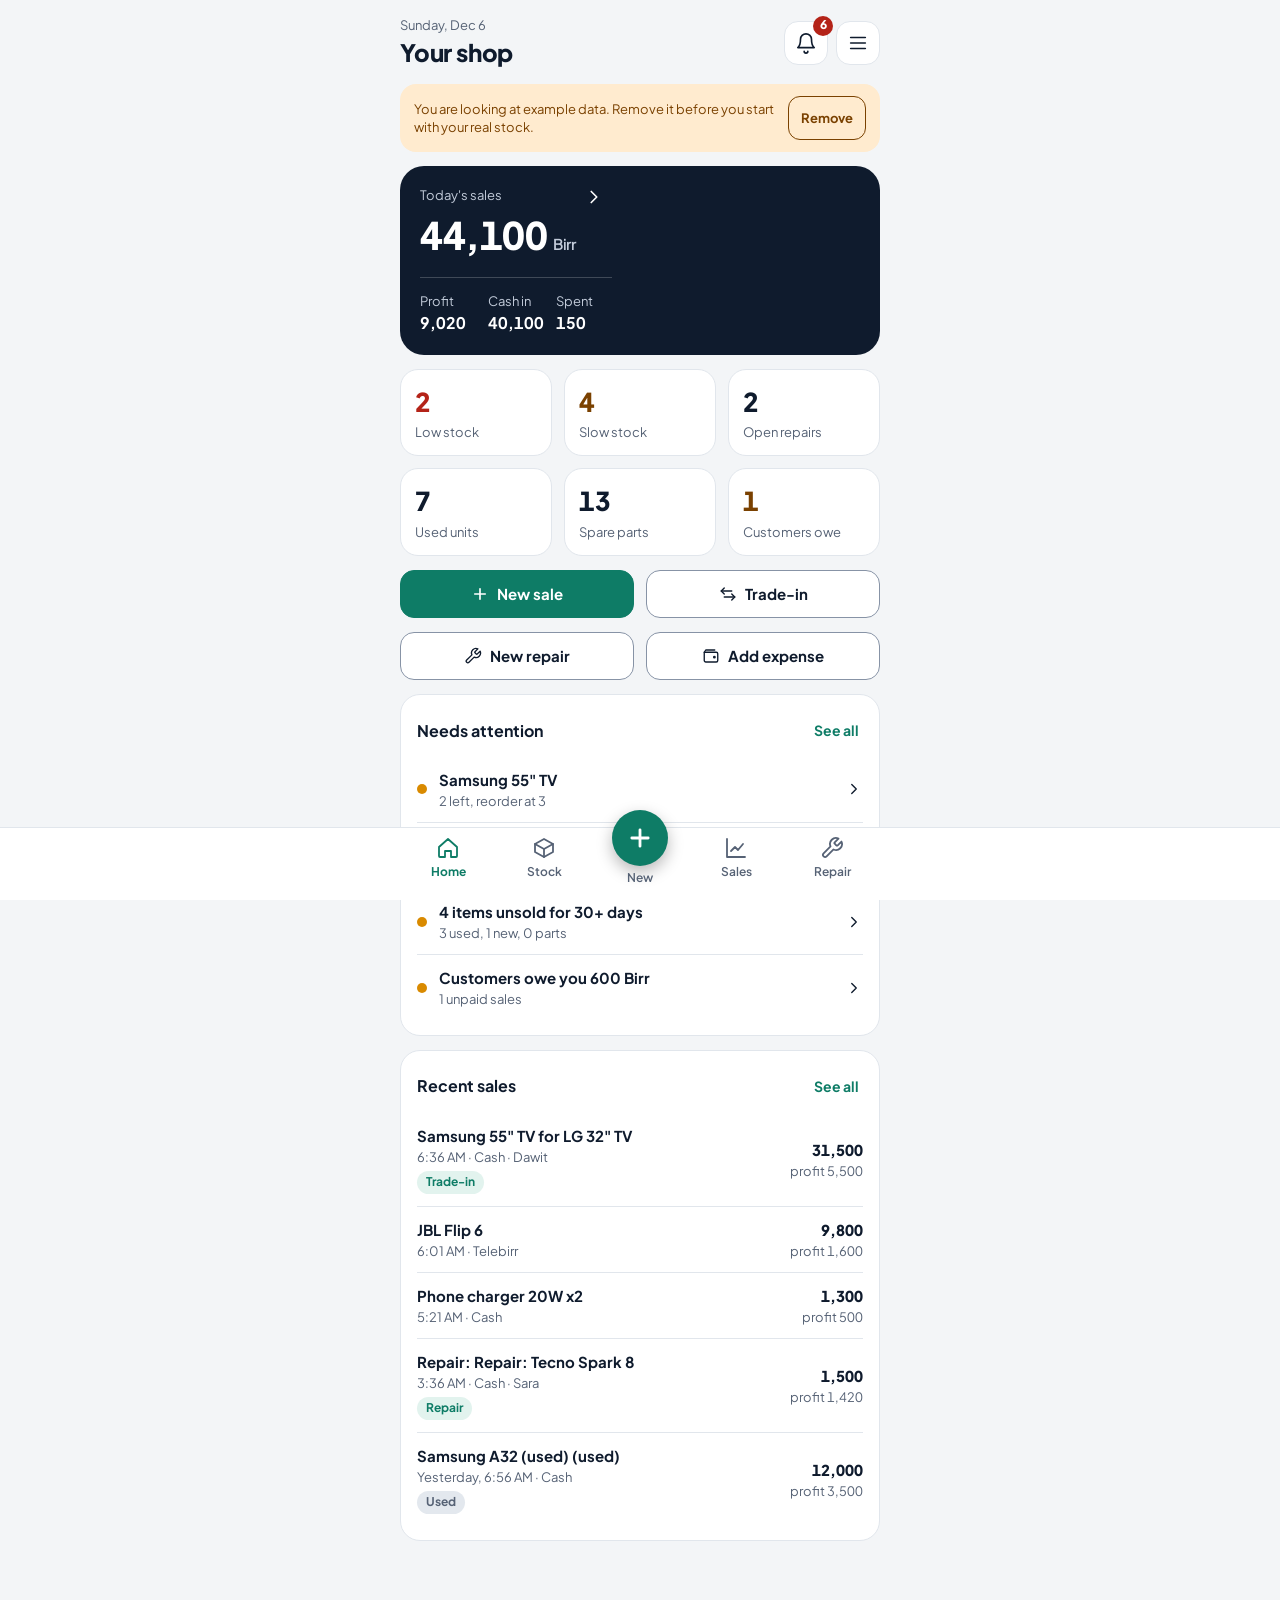
==== preview/index.html @ e45793f0 "Add v2 source and a separate preview build Co-Authored-By: Claude Sonnet 5.5 <noreply@anthropic.com>" ====
<!doctype html>
<html lang="en">
<head>
<meta charset="utf-8">
<meta name="viewport" content="width=device-width,initial-scale=1,viewport-fit=cover">
<title>Shop Stock (preview)</title>
<meta name="theme-color" content="#F3F5F7">
<meta name="mobile-web-app-capable" content="yes">
<meta name="apple-mobile-web-app-capable" content="yes">
<meta name="apple-mobile-web-app-title" content="Shop Stock (preview)">
<link rel="manifest" href="manifest.webmanifest">
<link rel="icon" href="icon-192.png">
<link rel="apple-touch-icon" href="apple-touch-icon.png">
<link rel="stylesheet" href="https://fonts.googleapis.com/css2?family=Plus+Jakarta+Sans:wght@400;500;600;700;800&family=Noto+Sans+Ethiopic:wght@400;600;700&display=swap">
<style>
/* Shop Stock styles. Colors come from CSS variables that the app sets from the chosen mode and palette. */
:root{
  --font:'Plus Jakarta Sans','Noto Sans Ethiopic',system-ui,-apple-system,'Segoe UI',Roboto,sans-serif;
  --bg:#F3F5F7; --surface:#FFFFFF; --ink:#0F1B2D; --muted:#566275; --line:#E1E6EC;
  --field-line:#8793A6; --accent:#0E7C66; --accent-ink:#FFFFFF; --accent-soft:#E2F3EE;
  --hero:#0F1B2D; --hero-ink:#FFFFFF; --hero-muted:#A9B6C6; --hero-line:#2B3A52;
  --bad:#B42318; --bad-bg:#FDE7E5; --warn:#7A4100; --warn-bg:#FFEBCF; --good:#0B6150; --good-bg:#E2F3EE;
  --seg:#E3E8EE; --scrim:rgba(15,27,45,.5);
  --gA-bg:#0B6150; --gA-fg:#FFFFFF; --gB-bg:#BFE6DA; --gB-fg:#0B3D33; --gC-bg:#FFE3A3; --gC-fg:#5C3B00;
  --gD-bg:#F4B58A; --gD-fg:#4A2000; --gE-bg:#D5DAE1; --gE-fg:#243044;
}
*{box-sizing:border-box}
html{color-scheme:light}
html[data-mode="dark"]{color-scheme:dark}
body{margin:0;background:var(--bg);color:var(--ink);font-family:var(--font);font-size:15px;line-height:1.4;padding-inline:16px;padding-block:calc(16px + env(safe-area-inset-top,0px)) 112px;-webkit-text-size-adjust:100%}
html[data-size="large"] body{zoom:1.14}
body.nonav{padding-bottom:40px}
#app{max-width:480px;margin-inline:auto;display:flex;flex-direction:column;gap:14px}
h1,h2,h3,p{margin:0}
button,input,select,textarea{font:inherit;color:inherit}
button{cursor:pointer}
:focus-visible{outline:3px solid var(--accent);outline-offset:2px}
small{font-size:13px;color:var(--muted)}
.num{font-variant-numeric:tabular-nums}
.top{display:flex;justify-content:space-between;align-items:center;gap:12px}
.top h1{font-size:24px;font-weight:800;letter-spacing:-.2px;overflow-wrap:anywhere}
.top .acts{display:flex;gap:8px;flex:none}
.sub{font-size:13px;color:var(--muted);margin-top:2px}
.pagehead{display:flex;align-items:center;gap:12px}
.pagehead h1{font-size:22px;font-weight:800;flex:1;min-width:0;overflow-wrap:anywhere}
.iconbtn{flex:none;width:44px;height:44px;border-radius:14px;border:1px solid var(--line);background:var(--surface);color:var(--ink);display:flex;align-items:center;justify-content:center;padding:0;position:relative}
.iconbtn.primary{background:var(--accent);border-color:var(--accent);color:var(--accent-ink)}
.badge{position:absolute;top:-6px;right:-6px;min-width:20px;height:20px;border-radius:10px;background:var(--bad);color:#fff;font-size:12px;font-weight:800;display:flex;align-items:center;justify-content:center;padding:0 5px}
[data-mode="dark"] .badge{color:#1A0505}
.card{background:var(--surface);border:1px solid var(--line);border-radius:20px;padding:14px 16px}
.card.flush{padding-block:4px}
.card h3{font-size:16px;font-weight:700;margin-bottom:8px}
.cardhead{display:flex;justify-content:space-between;align-items:center;gap:8px;margin-bottom:4px}
.cardhead h3{margin:0}
.link{min-height:44px;padding:0 4px;border:none;background:transparent;color:var(--accent);font-weight:700;font-size:14px}
.hero{background:var(--hero);color:var(--hero-ink);border-radius:24px;padding:20px;display:flex;flex-direction:column;gap:16px;border:none;width:100%;text-align:left;font:inherit}
button.hero{cursor:pointer}
.hero .label{font-size:13px;color:var(--hero-muted)}
.hero .big{font-size:38px;font-weight:800;letter-spacing:-.5px;margin-top:4px}
.hero .big span{font-size:15px;font-weight:600;color:var(--hero-muted);margin-left:6px}
.hero .toprow{display:flex;justify-content:space-between;align-items:flex-start;gap:8px}
.hero .stats{display:grid;grid-template-columns:repeat(3,minmax(0,1fr));gap:12px;border-top:1px solid var(--hero-line);padding-top:14px}
.hero .stats b{display:block;font-size:16px;margin-top:2px}
.tiles{display:grid;grid-template-columns:repeat(3,minmax(0,1fr));gap:12px}
.tile{background:var(--surface);border:1px solid var(--line);border-radius:18px;padding:14px;text-align:left;display:block;width:100%;color:var(--ink)}
.tile b{display:block;font-size:26px;font-weight:800}
.tile span{font-size:13px;color:var(--muted)}
.tiles2{display:grid;grid-template-columns:repeat(2,minmax(0,1fr));gap:12px}
.btn{min-height:48px;border-radius:14px;border:1px solid var(--field-line);background:var(--surface);color:var(--ink);font-weight:700;padding:0 16px;display:inline-flex;align-items:center;justify-content:center;gap:8px;text-align:center}
.btn.primary{background:var(--accent);border-color:var(--accent);color:var(--accent-ink)}
.btn.danger{color:var(--bad);border-color:var(--bad)}
.btn.armed,.btn.dangerfill{background:var(--bad);color:#fff;border-color:var(--bad)}
[data-mode="dark"] .btn.armed,[data-mode="dark"] .btn.dangerfill{color:#1A0505}
.btn.sm{min-height:44px;font-size:14px}
.btn[disabled]{opacity:.45;cursor:not-allowed}
.btn.wide{width:100%}
.btns{display:flex;gap:12px}
.btns>*{flex:1}
.chips{display:flex;gap:8px;overflow-x:auto;padding-bottom:2px;scrollbar-width:none}
.chips::-webkit-scrollbar{display:none}
.chip{flex:none;min-height:44px;min-width:44px;padding:0 16px;border-radius:999px;border:1px solid var(--field-line);background:var(--surface);font-weight:600;font-size:14px}
.chip[aria-pressed="true"]{background:var(--ink);color:var(--bg);border-color:var(--ink)}
.seg{display:flex;gap:4px;padding:4px;border-radius:16px;background:var(--seg)}
.seg button{flex:1;min-height:44px;border-radius:12px;border:none;background:transparent;font-weight:700;font-size:14px;padding:0 6px}
.seg button[aria-pressed="true"]{background:var(--ink);color:var(--bg)}
.search{display:flex;align-items:center;gap:10px;min-height:48px;border-radius:14px;border:1px solid var(--field-line);background:var(--surface);padding:0 14px;color:var(--muted)}
.search input{flex:1;min-width:0;border:none;background:transparent;outline:none;min-height:46px;color:var(--ink)}
.row{display:flex;align-items:center;gap:12px;width:100%;padding:12px 0;border:none;border-bottom:1px solid var(--line);background:transparent;text-align:left;min-height:64px;color:var(--ink)}
.row:last-child{border-bottom:none}
.row .grow{flex:1;min-width:0;display:flex;flex-direction:column;gap:2px}
.row .grow b{font-weight:700;overflow-wrap:anywhere}
.row .end{text-align:right;display:flex;flex-direction:column;gap:2px;align-items:flex-end}
.row .end b{font-weight:800}
.row.off{opacity:.6}
.row.off .grow b{text-decoration:line-through}
.tag{display:inline-block;font-size:12px;font-weight:700;padding:3px 9px;border-radius:999px;white-space:nowrap}
.tag.bad{background:var(--bad-bg);color:var(--bad)}
.tag.warn{background:var(--warn-bg);color:var(--warn)}
.tag.good{background:var(--good-bg);color:var(--good)}
.tag.info{background:var(--accent-soft);color:var(--accent)}
.tag.gray{background:var(--seg);color:var(--muted)}
.tags{display:flex;gap:6px;flex-wrap:wrap;margin-top:3px}
.grade{flex:none;width:44px;height:44px;border-radius:14px;display:flex;align-items:center;justify-content:center;font-size:20px;font-weight:800}
.gA{background:var(--gA-bg);color:var(--gA-fg)}.gB{background:var(--gB-bg);color:var(--gB-fg)}.gC{background:var(--gC-bg);color:var(--gC-fg)}
.gD{background:var(--gD-bg);color:var(--gD-fg)}.gE{background:var(--gE-bg);color:var(--gE-fg)}
.stockn{font-size:22px;font-weight:800}
.banner{display:flex;align-items:center;gap:12px;background:var(--warn-bg);color:var(--warn);border-radius:16px;padding:12px 14px;font-size:13px}
.banner span{flex:1}
.banner button{flex:none;min-height:44px;padding:0 12px;border-radius:12px;border:1px solid currentColor;background:transparent;font-weight:700;color:inherit}
.okbox{background:var(--good-bg);color:var(--good);border-radius:16px;padding:12px 14px;font-size:14px;display:flex;gap:10px;align-items:flex-start}
.okbox span{flex:1}
.warnbox{background:var(--warn-bg);color:var(--warn);border-radius:14px;padding:10px 12px;font-size:13px;font-weight:600}
.empty{padding:22px 8px;text-align:center;color:var(--muted);font-size:14px}
.field{display:flex;flex-direction:column;gap:6px;font-size:13px;font-weight:600;color:var(--muted)}
.field input,.field select,.field textarea{width:100%;min-height:48px;border-radius:14px;border:1px solid var(--field-line);background:var(--surface);padding:0 14px;font-size:16px;color:var(--ink)}
.field textarea{padding:12px 14px;min-height:96px;resize:vertical}
.field small{font-weight:500}
.field.err input,.field.err textarea{border-color:var(--bad)}
.form{display:flex;flex-direction:column;gap:12px}
.grid2{display:grid;grid-template-columns:repeat(2,minmax(0,1fr));gap:12px}
.facts{display:grid;grid-template-columns:repeat(2,minmax(0,1fr));gap:12px 16px}
.facts div small{display:block}
.facts div b{display:block;margin-top:2px;overflow-wrap:anywhere}
.sum{display:flex;flex-direction:column;gap:10px}
.sum .l{display:flex;justify-content:space-between;gap:12px;font-size:14px}
.sum .l span:first-child{color:var(--muted)}
.sum .total{border-top:1px solid var(--line);padding-top:12px;display:flex;justify-content:space-between;align-items:baseline;gap:12px}
.sum .total b{font-size:28px;font-weight:800;color:var(--accent)}
.sum .total b.out{color:var(--warn)}
.steps{display:flex;flex-direction:column;gap:8px;font-size:13px;line-height:1.4}
.steps div{display:flex;gap:10px;align-items:flex-start}
.steps svg{flex:none;margin-top:1px;color:var(--good)}
.err{background:var(--bad-bg);color:var(--bad);border-radius:12px;padding:10px 12px;font-size:14px;font-weight:600}
.scrim{position:fixed;inset:0;background:var(--scrim);display:flex;align-items:flex-end;justify-content:center;z-index:30}
.scrim.center{align-items:center;padding:16px;z-index:50}
.panel{width:100%;max-width:480px;max-height:92%;overflow-y:auto;background:var(--surface);color:var(--ink);border-radius:24px 24px 0 0;padding:16px 16px calc(24px + env(safe-area-inset-bottom,0px));display:flex;flex-direction:column;gap:14px;outline:none}
.scrim.center .panel{border-radius:24px;max-height:86%}
.panel .head{display:flex;justify-content:space-between;align-items:flex-start;gap:12px}
.panel h2{font-size:20px;font-weight:800;overflow-wrap:anywhere}
.divider{border:none;border-top:1px solid var(--line);margin:2px 0;width:100%}
.nav{position:fixed;left:0;right:0;bottom:0;background:var(--surface);border-top:1px solid var(--line);z-index:20;padding:8px 8px calc(8px + env(safe-area-inset-bottom,0px))}
.nav .in{max-width:480px;margin-inline:auto;display:flex;justify-content:space-around;align-items:flex-start}
.nav button{width:66px;min-height:56px;border:none;background:transparent;display:flex;flex-direction:column;align-items:center;gap:4px;font-size:12px;font-weight:600;color:var(--muted);padding:0}
.nav button[aria-current="page"]{color:var(--accent);font-weight:700}
.nav .mid{margin-top:-26px}
.nav .mid .disc{width:56px;height:56px;border-radius:50%;background:var(--accent);color:var(--accent-ink);display:flex;align-items:center;justify-content:center;box-shadow:0 6px 16px rgba(0,0,0,.28)}
.toast{position:fixed;left:50%;transform:translateX(-50%);bottom:calc(100px + env(safe-area-inset-bottom,0px));background:var(--ink);color:var(--bg);padding:12px 18px;border-radius:14px;font-size:14px;font-weight:600;z-index:60;max-width:calc(100% - 32px);text-align:center}
.catgrid{display:grid;grid-template-columns:repeat(2,minmax(0,1fr));gap:12px}
.catcard{background:var(--surface);border:1px solid var(--line);border-radius:20px;padding:16px;text-align:left;display:flex;flex-direction:column;gap:6px;min-height:112px;color:var(--ink)}
.catcard .ci{width:40px;height:40px;border-radius:12px;background:var(--accent-soft);color:var(--accent);display:flex;align-items:center;justify-content:center}
.catcard b{font-size:16px}
.stepper{display:flex;align-items:center;gap:6px}
.stepper button{width:44px;height:44px;border-radius:12px;border:1px solid var(--field-line);background:var(--surface);font-size:20px;font-weight:700;line-height:1;padding:0}
.stepper b{min-width:28px;text-align:center}
.unitlist{display:flex;flex-direction:column;border:1px solid var(--line);border-radius:14px;max-height:260px;overflow-y:auto}
.unit{display:flex;align-items:center;gap:12px;min-height:48px;padding:6px 12px;border-bottom:1px solid var(--line);font-size:15px;cursor:pointer}
.unit:last-child{border-bottom:none}
.unit input{width:22px;height:22px;flex:none;accent-color:var(--accent)}
.unit[hidden]{display:none}
.unit.taken{opacity:.5}
.dayhead{display:flex;justify-content:space-between;align-items:baseline;padding:14px 0 2px;font-size:13px;font-weight:700;color:var(--muted)}
.cartline{padding:12px 0;border-bottom:1px solid var(--line);display:flex;flex-direction:column;gap:8px}
.cartline:last-child{border-bottom:none}
.cartline .top2{display:flex;justify-content:space-between;gap:8px;align-items:flex-start}
.cartline .top2 b{overflow-wrap:anywhere}
.kv{display:flex;justify-content:space-between;gap:12px;padding:6px 0;font-size:14px}
.kv span:first-child{color:var(--muted)}
.swatches{display:grid;grid-template-columns:repeat(3,minmax(0,1fr));gap:10px}
.swatch{border:2px solid var(--line);border-radius:16px;background:var(--surface);padding:10px;display:flex;flex-direction:column;gap:8px;align-items:flex-start;color:var(--ink);min-height:44px}
.swatch[aria-pressed="true"]{border-color:var(--accent)}
.swatch .dots{display:flex;gap:4px}
.swatch .dots i{width:22px;height:22px;border-radius:50%;display:block;border:1px solid rgba(128,128,128,.4)}
.swatch span{font-size:13px;font-weight:700}
.qa{display:grid;grid-template-columns:repeat(2,minmax(0,1fr));gap:12px}
.qa button{min-height:76px;border-radius:18px;border:1px solid var(--line);background:var(--surface);display:flex;flex-direction:column;align-items:flex-start;justify-content:center;gap:6px;padding:12px 14px;font-weight:700;color:var(--ink);text-align:left}
.qa button .ci{color:var(--accent)}
.menulist{display:flex;flex-direction:column}
.menulist button{display:flex;align-items:center;gap:14px;min-height:60px;border:none;border-bottom:1px solid var(--line);background:transparent;text-align:left;width:100%;padding:8px 0;color:var(--ink)}
.menulist button:last-child{border-bottom:none}
.menulist .ci{width:40px;height:40px;border-radius:12px;background:var(--accent-soft);color:var(--accent);display:flex;align-items:center;justify-content:center;flex:none}
.menulist .grow{flex:1;min-width:0}
.menulist b{display:block}
.alert{display:flex;gap:12px;align-items:flex-start;padding:12px 0;border-bottom:1px solid var(--line)}
.alert:last-child{border-bottom:none}
.alert .dot{flex:none;width:10px;height:10px;border-radius:50%;margin-top:6px}
.alert .dot.bad{background:var(--bad)}.alert .dot.warn{background:#D98A00}.alert .dot.info{background:var(--accent)}
.alert .grow{flex:1;min-width:0}
.alert .grow b{display:block}
.alert .acts{display:flex;gap:4px;flex-wrap:wrap;margin-top:4px}
.alert .acts button{min-height:44px;padding:0 10px;border:none;background:transparent;color:var(--accent);font-weight:700;font-size:14px}
.alert .acts button.muted{color:var(--muted);font-weight:600}
.lockbox{min-height:60vh;display:flex;flex-direction:column;justify-content:center;gap:14px}
.mono{font-family:ui-monospace,SFMono-Regular,Menlo,Consolas,monospace;font-size:14px;overflow-wrap:anywhere}
.rcpt{white-space:pre-wrap;font-family:ui-monospace,SFMono-Regular,Menlo,Consolas,monospace;font-size:13px;background:var(--bg);border:1px solid var(--line);border-radius:14px;padding:12px;overflow-wrap:anywhere}
.progress{height:8px;border-radius:4px;background:var(--seg);overflow:hidden}
.progress i{display:block;height:8px;background:var(--accent)}
@media (prefers-reduced-motion: no-preference){.panel{animation:rise .18s ease-out}@keyframes rise{from{transform:translateY(24px);opacity:.6}to{transform:none;opacity:1}}}

</style>
</head>
<body>
<div id="app"></div>
<div id="sheetRoot"></div>
<div id="confRoot"></div>
<nav class="nav" id="nav" aria-label="Main"><div class="in" id="navIn"></div></nav>
<div id="toast" class="toast" role="status" aria-live="polite" hidden></div>
<script>
(function(){
'use strict';
window.__REGISTER_SW__=false;
/* Shop Stock core: constants, helpers, icons, themes, saved data (load, migrate, save), example data, activity log. */
var KEY='shop-stock.preview', DAY=86400000, storageOK=true;
var db=null;
var CATS=['Phones','TVs','Computers','Audio','Accessories','Appliances','Networking','Gaming','Wearables','Cameras','Power'];
var DEV_CATS=['phone','tv','computer','other'];
var DEV_CAT_LABEL={phone:'Smartphones',tv:'TVs',computer:'Computers',other:'Others'};
var PART_TYPES={
  phone:['Motherboard','Screen','Battery','Speaker','Camera','Charging port','Back cover','Flex cable','Buttons','SIM tray','Other'],
  tv:['Main board','Power board','T-con board','Backlight strip','Panel','Remote','Speaker','Stand','Other'],
  computer:['Motherboard','Screen','Battery','Keyboard','RAM','SSD or HDD','Charger','Fan','Charging port','Other'],
  other:['Motherboard','Power board','Motor','Screen','Speaker','Other']
};
var APART_DEFAULTS={
  phone:[['Motherboard',4],['Screen',3],['Battery',1],['Speaker',1]],
  tv:[['Main board',3],['Power board',2],['T-con board',1],['Speaker',1]],
  computer:[['Motherboard',4],['Screen',3],['Battery',1],['Keyboard',1]],
  other:[['Motherboard',3],['Power board',2],['Other',1]]
};
var GRADES={A:'Like new',B:'Good, minor wear',C:'Works, visible wear',D:'Faulty, repairable',E:'Very poor'};
var METHODS=['Cash','Telebirr','Bank'];
var EXP_CATS=['Spare parts','Used devices','Transport','Rent','Salaries','Utilities','Other'];
var STOCK_EXP=['Spare parts','Used devices'];
var REPAIR_STATUS=['received','diagnosing','waiting','ready','delivered'];
var REASONS_UNDO=['Wrong item','Wrong price','Customer returned it','Entered twice','Other'];
var REASONS_DISC=['Customer bargained','Bulk purchase','Small damage','Regular customer','Other'];
var REASONS_FIX=['Recount','Damaged','Lost or stolen','Returned to supplier','Other'];
var SLOW_OPTIONS=[7,14,30,45,60,90];

/* ---------- small helpers ---------- */
var uid=function(){return Math.random().toString(36).slice(2,10)+Date.now().toString(36).slice(-3);};
var esc=function(s){return String(s==null?'':s).replace(/[&<>"']/g,function(c){return {'&':'&amp;','<':'&lt;','>':'&gt;','"':'&quot;',"'":'&#39;'}[c];});};
var fmt=function(n){return Math.round(Number(n)||0).toLocaleString('en-US');};
var num=function(v){var n=parseFloat(String(v==null?'':v).replace(/,/g,''));return isFinite(n)&&n>0?n:0;};
var $=function(s){return document.querySelector(s);};
var clone=function(o){return JSON.parse(JSON.stringify(o));};
var extend=function(a,b){for(var k in b)if(Object.prototype.hasOwnProperty.call(b,k))a[k]=b[k];return a;};
var find=function(arr,id){for(var i=0;i<arr.length;i++)if(arr[i].id===id)return arr[i];return null;};
var cap=function(s){return s.charAt(0).toUpperCase()+s.slice(1);};
var pad=function(n){return n<10?'0'+n:''+n;};
var sum=function(arr,f){return arr.reduce(function(a,x){return a+(f(x)||0);},0);};
var uniq=function(arr){var o={},r=[];arr.forEach(function(x){if(!o[x]){o[x]=1;r.push(x);}});return r;};

/* ---------- dates ---------- */
var startOfDay=function(ts){var d=new Date(ts);d.setHours(0,0,0,0);return d.getTime();};
var addDays=function(ts,n){var d=new Date(ts);d.setDate(d.getDate()+n);return d.getTime();};
var daysSince=function(ts){return Math.floor((Date.now()-ts)/DAY);};
var isToday=function(ts){return startOfDay(ts)===startOfDay(Date.now());};
var ymd=function(ts){var d=new Date(ts);return d.getFullYear()+'-'+pad(d.getMonth()+1)+'-'+pad(d.getDate());};
var fromYmd=function(s){var m=/^(\d{4})-(\d{2})-(\d{2})$/.exec(s||'');return m?new Date(+m[1],+m[2]-1,+m[3]).getTime():0;};
function loc(){return {en:'en-US',am:'am-ET',om:'om-ET'}[db&&db.settings?db.settings.lang:'en']||'en-US';}
function dfmt(ts,o){try{return new Date(ts).toLocaleDateString(loc(),o);}catch(e){return new Date(ts).toLocaleDateString('en-US',o);}}
function tfmt(ts){try{return new Date(ts).toLocaleTimeString(loc(),{hour:'numeric',minute:'2-digit'});}catch(e){return new Date(ts).toLocaleTimeString('en-US',{hour:'numeric',minute:'2-digit'});}}
function fmtDate(ts){return dfmt(ts,{month:'short',day:'numeric',year:'numeric'});}
function dayLabel(ts){
  var s=startOfDay(ts),t=startOfDay(Date.now());
  if(s===t)return T('Today');if(s===addDays(t,-1))return T('Yesterday');
  return dfmt(ts,{weekday:'short',month:'short',day:'numeric'});
}
function whenLabel(ts){return isToday(ts)?tfmt(ts):dayLabel(ts)+', '+tfmt(ts);}
function ageLabel(ts){var d=daysSince(ts);return d<=0?T('today'):T('{n} days',{n:d});}
function weekStart(ts){var d=new Date(startOfDay(ts)),ws=db.settings.weekStart,diff=(d.getDay()-ws+7)%7;return addDays(d.getTime(),-diff);}

/* ---------- serial numbers and IMEI ---------- */
function luhn(s){var sum=0,alt=false;for(var i=s.length-1;i>=0;i--){var n=s.charCodeAt(i)-48;if(alt){n*=2;if(n>9)n-=9;}sum+=n;alt=!alt;}return sum%10===0;}
function mkImei(base14){var s=String(base14),sum=0,alt=true;for(var i=s.length-1;i>=0;i--){var n=s.charCodeAt(i)-48;if(alt){n*=2;if(n>9)n-=9;}sum+=n;alt=!alt;}return s+((10-sum%10)%10);}
function parseSerials(txt){var seen={},out=[];String(txt||'').split(/[\n,;]+/).forEach(function(x){x=x.trim();if(x&&!seen[x.toLowerCase()]){seen[x.toLowerCase()]=1;out.push(x);}});return out;}
function serialWarn(s,isPhone){
  if(!isPhone)return '';
  if(/^\d+$/.test(s)){if(s.length!==15)return 'len';if(!luhn(s))return 'luhn';}
  return '';
}
function serialInUse(s,ignoreUsedId){
  s=s.toLowerCase();
  return db.items.some(function(i){return i.serials.some(function(x){return x.toLowerCase()===s;});})||
         db.used.some(function(u){return u.id!==ignoreUsedId&&u.status==='stock'&&u.imei&&u.imei.toLowerCase()===s;});
}
function analyzeSerials(txt,isPhone,ignoreUsedId){
  var raw=String(txt||'').split(/[\n,;]+/).map(function(x){return x.trim();}).filter(Boolean),seen={},dupInput=[],list=[],inStock=[],warn=[];
  raw.forEach(function(x){var k=x.toLowerCase();if(seen[k]){dupInput.push(x);return;}seen[k]=1;list.push(x);if(serialInUse(x,ignoreUsedId))inStock.push(x);var w=serialWarn(x,isPhone);if(w)warn.push({s:x,w:w});});
  return {list:list,dupInput:dupInput,inStock:inStock,warn:warn};
}

/* ---------- icons ---------- */
var ic=function(d,s,w){s=s||24;w=w||1.8;return '<svg width="'+s+'" height="'+s+'" viewBox="0 0 24 24" fill="none" stroke="currentColor" stroke-width="'+w+'" stroke-linecap="round" stroke-linejoin="round" aria-hidden="true">'+d+'</svg>';};
var I={
  home:'<path d="M3 11l9-8 9 8v9a1 1 0 0 1-1 1h-5v-6H9v6H4a1 1 0 0 1-1-1z"/>',
  box:'<path d="M21 8l-9-5-9 5v8l9 5 9-5z"/><path d="M3 8l9 5 9-5"/><path d="M12 13v8"/>',
  swap:'<path d="M7 4L3 8l4 4"/><path d="M3 8h14"/><path d="M17 20l4-4-4-4"/><path d="M21 16H7"/>',
  phone:'<rect x="7" y="2" width="10" height="20" rx="2"/><path d="M11 18h2"/>',
  tv:'<rect x="2" y="4" width="20" height="13" rx="2"/><path d="M8 21h8M12 17v4"/>',
  laptop:'<rect x="4" y="4" width="16" height="11" rx="1.5"/><path d="M2 19h20"/>',
  chip:'<rect x="6" y="6" width="12" height="12" rx="2"/><path d="M9 2v3M15 2v3M9 19v3M15 19v3M2 9h3M2 15h3M19 9h3M19 15h3"/>',
  plus:'<path d="M12 5v14M5 12h14"/>',
  minus:'<path d="M5 12h14"/>',
  x:'<path d="M6 6l12 12M18 6L6 18"/>',
  search:'<circle cx="11" cy="11" r="7"/><path d="M21 21l-4.3-4.3"/>',
  check:'<path d="M5 13l4 4L19 7"/>',
  bell:'<path d="M6 8a6 6 0 0 1 12 0c0 7 3 9 3 9H3s3-2 3-9"/><path d="M10 21a2 2 0 0 0 4 0"/>',
  menu:'<path d="M4 6h16M4 12h16M4 18h16"/>',
  wrench:'<path d="M14.7 6.3a1 1 0 0 0 0 1.4l1.6 1.6a1 1 0 0 0 1.4 0l3.77-3.77a6 6 0 0 1-7.94 7.94l-6.91 6.91a2.12 2.12 0 0 1-3-3l6.91-6.91a6 6 0 0 1 7.94-7.94l-3.76 3.76z"/>',
  receipt:'<path d="M5 3h14v18l-3-2-2 2-2-2-2 2-2-2-3 2z"/><path d="M9 8h6M9 12h6"/>',
  chart:'<path d="M3 3v18h18"/><path d="M7 15l4-4 3 3 5-6"/>',
  trash:'<path d="M3 6h18M8 6V4h8v2M6 6l1 14h10l1-14"/>',
  undo:'<path d="M9 14L4 9l5-5"/><path d="M4 9h10a6 6 0 0 1 0 12h-3"/>',
  share:'<circle cx="18" cy="5" r="3"/><circle cx="6" cy="12" r="3"/><circle cx="18" cy="19" r="3"/><path d="M8.6 13.5l6.8 4M15.4 6.5l-6.8 4"/>',
  download:'<path d="M12 3v12M7 10l5 5 5-5M4 21h16"/>',
  clock:'<circle cx="12" cy="12" r="9"/><path d="M12 7v5l3 2"/>',
  wallet:'<path d="M3 7h16a2 2 0 0 1 2 2v9a2 2 0 0 1-2 2H5a2 2 0 0 1-2-2z"/><path d="M3 7l2-3h12"/><circle cx="16.5" cy="13.5" r="1"/>',
  back:'<path d="M15 18l-6-6 6-6"/>',
  chev:'<path d="M9 6l6 6-6 6"/>',
  activity:'<path d="M3 12h4l3-8 4 16 3-8h4"/>',
  alert:'<path d="M12 3l10 18H2z"/><path d="M12 10v5M12 18h.01"/>',
  gear:'<circle cx="12" cy="12" r="3"/><path d="M19.4 15a1.7 1.7 0 0 0 .3 1.8l.1.1a2 2 0 1 1-2.8 2.8l-.1-.1a1.7 1.7 0 0 0-1.8-.3 1.7 1.7 0 0 0-1 1.5V21a2 2 0 1 1-4 0v-.1a1.7 1.7 0 0 0-1.1-1.5 1.7 1.7 0 0 0-1.8.3l-.1.1a2 2 0 1 1-2.8-2.8l.1-.1a1.7 1.7 0 0 0 .3-1.8 1.7 1.7 0 0 0-1.5-1H3a2 2 0 1 1 0-4h.1a1.7 1.7 0 0 0 1.5-1.1 1.7 1.7 0 0 0-.3-1.8l-.1-.1a2 2 0 1 1 2.8-2.8l.1.1a1.7 1.7 0 0 0 1.8.3H9a1.7 1.7 0 0 0 1-1.5V3a2 2 0 1 1 4 0v.1a1.7 1.7 0 0 0 1 1.5 1.7 1.7 0 0 0 1.8-.3l.1-.1a2 2 0 1 1 2.8 2.8l-.1.1a1.7 1.7 0 0 0-.3 1.8V9a1.7 1.7 0 0 0 1.5 1H21a2 2 0 1 1 0 4h-.1a1.7 1.7 0 0 0-1.5 1z"/>',
  users:'<circle cx="9" cy="8" r="4"/><path d="M2 21a7 7 0 0 1 14 0"/><path d="M16 4a4 4 0 0 1 0 8M22 21a7 7 0 0 0-4-6"/>',
  globe:'<circle cx="12" cy="12" r="9"/><path d="M3 12h18M12 3a14 14 0 0 1 0 18M12 3a14 14 0 0 0 0 18"/>',
  palette:'<path d="M12 3a9 9 0 1 0 0 18c1.2 0 2-.8 2-1.8 0-.5-.2-.9-.5-1.2-.3-.3-.5-.7-.5-1.2 0-1 .8-1.8 1.8-1.8H17a4 4 0 0 0 4-4C21 6.5 17 3 12 3z"/><circle cx="7.5" cy="11" r="1"/><circle cx="10" cy="7" r="1"/><circle cx="15" cy="7" r="1"/>',
  star:'<path d="M12 3l2.7 5.6 6.1.9-4.4 4.3 1 6.1L12 17l-5.4 2.9 1-6.1L3.2 9.5l6.1-.9z"/>'
};

/* ---------- themes: a mode (light or dark) plus a color palette ---------- */
var MODES={
  light:{'bg':'#F3F5F7','surface':'#FFFFFF','ink':'#0F1B2D','muted':'#566275','line':'#E1E6EC','field-line':'#8793A6','seg':'#E3E8EE','scrim':'rgba(15,27,45,.5)',
    'bad':'#B42318','bad-bg':'#FDE7E5','warn':'#7A4100','warn-bg':'#FFEBCF','good':'#0B6150','good-bg':'#E2F3EE',
    'gA-bg':'#0B6150','gA-fg':'#FFFFFF','gB-bg':'#BFE6DA','gB-fg':'#0B3D33','gC-bg':'#FFE3A3','gC-fg':'#5C3B00','gD-bg':'#F4B58A','gD-fg':'#4A2000','gE-bg':'#D5DAE1','gE-fg':'#243044',
    'hero-ink':'#FFFFFF','hero-muted':'#C3CCDA','hero-line':'rgba(255,255,255,.2)'},
  dark:{'bg':'#0B121C','surface':'#131D2B','ink':'#EAF0F7','muted':'#9AA8BB','line':'#243247','field-line':'#62748E','seg':'#1B2738','scrim':'rgba(0,0,0,.65)',
    'bad':'#FF9A90','bad-bg':'#3A1C1C','warn':'#FFC46B','warn-bg':'#3A2A10','good':'#7FD6C0','good-bg':'#12342C',
    'gA-bg':'#3CC5A3','gA-fg':'#04231B','gB-bg':'#1F4A40','gB-fg':'#BFE6DA','gC-bg':'#4A3A12','gC-fg':'#FFE3A3','gD-bg':'#55301A','gD-fg':'#F4B58A','gE-bg':'#2A3547','gE-fg':'#C5CEDB',
    'hero-ink':'#FFFFFF','hero-muted':'#C3CCDA','hero-line':'rgba(255,255,255,.2)'}
};
var PALETTES={
  teal:{name:'Teal',light:{'accent':'#0E7C66','accent-ink':'#FFFFFF','accent-soft':'#E2F3EE','hero':'#0F1B2D'},dark:{'accent':'#3CC5A3','accent-ink':'#04231B','accent-soft':'#12342C','hero':'#1B2A40'}},
  ocean:{name:'Ocean',light:{'accent':'#1D5FD1','accent-ink':'#FFFFFF','accent-soft':'#E4EDFC','hero':'#0E2347'},dark:{'accent':'#6AA5FF','accent-ink':'#061631','accent-soft':'#15294D','hero':'#16305C'}},
  sunset:{name:'Sunset',light:{'accent':'#B4470C','accent-ink':'#FFFFFF','accent-soft':'#FCEBDD','hero':'#3A1A0A'},dark:{'accent':'#FFA05A','accent-ink':'#2A1100','accent-soft':'#43260F','hero':'#47260F'}},
  forest:{name:'Forest',light:{'accent':'#2E7D32','accent-ink':'#FFFFFF','accent-soft':'#E5F2E5','hero':'#12281A'},dark:{'accent':'#7ED47F','accent-ink':'#0A2A0B','accent-soft':'#173522','hero':'#1B3A26'}},
  royal:{name:'Royal',light:{'accent':'#6A3FC9','accent-ink':'#FFFFFF','accent-soft':'#EEE8FB','hero':'#1D1240'},dark:{'accent':'#B79BFF','accent-ink':'#1C0B45','accent-soft':'#2A1F55','hero':'#2A1E5C'}},
  graphite:{name:'Graphite',light:{'accent':'#2B3544','accent-ink':'#FFFFFF','accent-soft':'#E6E9EE','hero':'#11151B'},dark:{'accent':'#D5DBE5','accent-ink':'#0D1117','accent-soft':'#252E3B','hero':'#222A36'}}
};
function isDark(){var m=db.settings.mode;return m==='dark'||(m==='auto'&&!!window.matchMedia&&matchMedia('(prefers-color-scheme: dark)').matches);}
function applyTheme(){
  var s=db.settings,dk=isDark(),root=document.documentElement,p=PALETTES[s.palette]||PALETTES.teal,vars=extend(extend({},dk?MODES.dark:MODES.light),p[dk?'dark':'light']);
  for(var k in vars)root.style.setProperty('--'+k,vars[k]);
  root.setAttribute('data-mode',dk?'dark':'light');
  root.setAttribute('data-size',s.textSize==='large'?'large':'normal');
  root.setAttribute('lang',s.lang==='am'?'am':s.lang==='om'?'om':'en');
  var m=document.querySelector('meta[name="theme-color"]');if(m)m.setAttribute('content',vars['bg']);
}

/* ---------- saved data ---------- */
function defaultSettings(){return {lang:'en',mode:'auto',palette:'teal',textSize:'normal',slowDays:30,weekStart:1,backupAt:0};}
function emptyDb(){return {v:2,shop:'',demo:false,settings:defaultSettings(),items:[],used:[],parts:[],sales:[],repairs:[],expenses:[],activity:[],alertsDismissed:{},alertsSeen:{}};}
function guessDevCat(name,hasImei){
  var n=String(name||'').toLowerCase();
  if(/\btv\b|television|"|inch/.test(n)&&!/phone/.test(n))return 'tv';
  if(/laptop|computer|\bpc\b|macbook|latitude|thinkpad|desktop|notebook/.test(n))return 'computer';
  return hasImei?'phone':'other';
}
function guessPartCat(name,from){
  var n=String(name||'').toLowerCase();
  if(/power board|t-con|backlight|remote|main board/.test(n))return 'tv';
  if(/keyboard|\bram\b|ssd|hdd/.test(n))return 'computer';
  return from&&from.cat?from.cat:'phone';
}
function migrate(o){
  if(!o||typeof o!=='object'||!Array.isArray(o.items)||!Array.isArray(o.used)||!Array.isArray(o.parts)||!Array.isArray(o.sales))return null;
  var now=Date.now();
  ['repairs','expenses','activity'].forEach(function(k){if(!Array.isArray(o[k]))o[k]=[];});
  o.settings=extend(defaultSettings(),o.settings||{});
  o.alertsDismissed=o.alertsDismissed||{};o.alertsSeen=o.alertsSeen||{};
  if(typeof o.shop!=='string')o.shop='';
  o.items.forEach(function(i){
    i.serials=i.serials||[];i.qty=i.qty||0;i.cost=i.cost||0;i.price=i.price||0;if(i.reorder==null)i.reorder=5;
    if(!i.decision)i.decision=i.price>0?'priced':'undecided';if(!i.ts)i.ts=now;
  });
  o.used.forEach(function(u){
    u.buy=u.buy||0;u.ask=u.ask||0;if(!u.ts)u.ts=now;
    if(!u.cat)u.cat=guessDevCat(u.name,!!u.imei);
    if(!u.decision)u.decision=u.ask>0?'priced':(u.status==='stock'?'undecided':'priced');
    if(u.grade==='E'&&u.notes==='Taken apart')u.notes='';
  });
  o.parts.forEach(function(p){
    if(p.qty==null)p.qty=(p.status==='used'||p.status==='gone')?0:1;
    delete p.status;
    p.cost=p.cost||0;p.price=p.price||0;if(!p.ts)p.ts=now;
    if(!p.cat)p.cat=guessPartCat(p.name,find(o.used,p.fromId));
    if(!p.decision)p.decision=p.price>0?'priced':'undecided';
  });
  o.sales.forEach(function(s){
    if(s.voided==null)s.voided=false;
    if(!Array.isArray(s.payments))s.payments=[];
    if(s.discount==null)s.discount=0;
    if(s.balance==null)s.balance=0;
    if(s.subtotal==null)s.subtotal=s.price;
    if(!Array.isArray(s.lines)){
      s.legacy=true;s.lines=[];
      if(s.kind==='used'&&s.usedId)s.lines.push({kind:'used',refId:s.usedId,name:s.title,price:s.price,cost:s.price-s.profit,qty:1});
      else if(s.kind==='trade'&&s.itemId){s.lines.push({kind:'new',refId:s.itemId,name:s.title,serial:'',qty:1,price:s.price,cost:s.price-s.profit});}
      else if(s.kind==='new'&&s.itemId){var m=/ x(\d+)/.exec(s.title||'');var q=m?parseInt(m[1],10):1;s.lines.push({kind:'new',refId:s.itemId,name:s.title,serial:'',qty:q,price:q?s.price/q:s.price,cost:q?(s.price-s.profit)/q:0});}
      if(s.kind==='trade'&&s.usedId)s.trade={usedId:s.usedId,value:s.value||0};
    }
  });
  o.v=2;return o;
}
function load(){
  try{
    var s=localStorage.getItem(KEY);
    if(s){
      var o=JSON.parse(s);
      if(o&&o.v!==2){try{localStorage.setItem(KEY+'.before-v2',s);}catch(e){}}
      var m=migrate(o);if(m)return m;
    }
  }catch(e){storageOK=false;}
  return null;
}
function save(){try{localStorage.setItem(KEY,JSON.stringify(db));}catch(e){storageOK=false;}}

/* ---------- activity log (stored as a key plus values so it can be shown in any language) ---------- */
function log(type,k,v,ts){
  db.activity.push({id:uid(),ts:ts||Date.now(),type:type,k:k,v:v||{}});
  if(db.activity.length>5000)db.activity.splice(0,db.activity.length-5000);
}

/* ---------- example data ---------- */
function seed(){
  var t=Date.now(),ago=function(d){return t-d*DAY;},mins=function(m){return t-m*60000;},o=emptyDb();
  o.demo=true;
  var imei=function(n){return mkImei('35693803'+String(100000+n*7919).slice(-6));};
  var mark=function(a){a.forEach(function(x){x.demo=true;});return a;};
  var snapItem=function(i){return {name:i.name,cat:i.cat,track:i.track,price:i.price,cost:i.cost,reorder:i.reorder,decision:i.decision};};
  o.items=mark([
    {id:'i1',name:'Samsung 55" TV',cat:'TVs',track:'serial',price:31500,cost:26000,reorder:3,serials:['TV55-7781','TV55-7782'],qty:0,decision:'priced',ts:ago(40)},
    {id:'i2',name:'iPhone 15 128GB',cat:'Phones',track:'serial',price:78000,cost:70500,reorder:2,serials:[imei(1),imei(2),imei(3),imei(4),imei(5),imei(6)],qty:0,decision:'priced',ts:ago(30)},
    {id:'i3',name:'Phone charger 20W',cat:'Accessories',track:'qty',price:650,cost:400,reorder:10,serials:[],qty:4,decision:'priced',ts:ago(20)},
    {id:'i4',name:'JBL Flip 6',cat:'Audio',track:'serial',price:9800,cost:8200,reorder:2,serials:['JBL-5522','JBL-5523','JBL-5524'],qty:0,decision:'priced',ts:ago(15)},
    {id:'i5',name:'HDMI cable 2m',cat:'Accessories',track:'qty',price:250,cost:120,reorder:10,serials:[],qty:38,decision:'priced',ts:ago(60)},
    {id:'i6',name:'Wireless mouse',cat:'Accessories',track:'qty',price:0,cost:180,reorder:5,serials:[],qty:12,decision:'undecided',ts:ago(5)}
  ]);
  o.used=mark([
    {id:'u1',name:'iPhone 13 128GB',cat:'phone',imei:imei(11),grade:'A',buy:38000,ask:46000,decision:'priced',notes:'Battery health 91%',status:'stock',ts:ago(12),source:'trade-in'},
    {id:'u2',name:'Samsung A54',cat:'phone',imei:imei(12),grade:'B',buy:14000,ask:18500,decision:'priced',notes:'Small scratch on screen',status:'stock',ts:ago(21),source:'trade-in'},
    {id:'u3',name:'Tecno Spark 10',cat:'phone',imei:imei(13),grade:'C',buy:4500,ask:6500,decision:'priced',notes:'Back cover cracked',status:'stock',ts:ago(45),source:'purchase'},
    {id:'u4',name:'LG 43" TV',cat:'tv',imei:'LG43-90017',grade:'D',buy:5000,ask:9000,decision:'priced',notes:'Panel fault, lines on the left',status:'stock',ts:ago(30),source:'purchase'},
    {id:'u5',name:'Redmi 9',cat:'phone',imei:imei(14),grade:'E',buy:1200,ask:0,decision:'undecided',notes:'Dead. Not sure if I will sell it or take it apart.',status:'stock',ts:ago(60),source:'purchase'},
    {id:'u6',name:'Infinix Hot 11',cat:'phone',imei:imei(15),grade:'E',buy:3000,ask:0,decision:'priced',notes:'',status:'parts',ts:ago(9),partedAt:ago(3),source:'purchase'},
    {id:'u7',name:'LG 32" TV',cat:'tv',imei:'LG32-44120',grade:'B',buy:4000,ask:0,decision:'undecided',notes:'Customer: Dawit',status:'stock',ts:mins(20),source:'trade-in',tradeSaleId:'s3'},
    {id:'u8',name:'Dell Latitude 5420',cat:'computer',imei:'DL5420-8831',grade:'C',buy:12000,ask:16000,decision:'priced',notes:'Needs a new battery',status:'stock',ts:ago(8),source:'purchase'},
    {id:'u9',name:'Samsung A32',cat:'phone',imei:imei(16),grade:'B',buy:8500,ask:12000,decision:'priced',notes:'',status:'sold',ts:ago(20),soldPrice:12000,soldAt:ago(1),source:'purchase',saleId:'s4'}
  ]);
  o.parts=mark([
    {id:'p1',name:'Motherboard',cat:'phone',state:'tested',cost:1400,price:0,decision:'undecided',qty:1,from:'Infinix Hot 11',fromId:'u6',ts:ago(3)},
    {id:'p2',name:'Screen',cat:'phone',state:'tested',cost:1000,price:1800,decision:'priced',qty:1,from:'Infinix Hot 11',fromId:'u6',ts:ago(3)},
    {id:'p3',name:'Speaker',cat:'phone',state:'untested',cost:200,price:0,decision:'undecided',qty:1,from:'Infinix Hot 11',fromId:'u6',ts:ago(3)},
    {id:'p4',name:'Battery',cat:'phone',state:'faulty',cost:400,price:0,decision:'undecided',qty:1,from:'Infinix Hot 11',fromId:'u6',ts:ago(3)},
    {id:'p5',name:'Power board',cat:'tv',state:'tested',cost:900,price:1500,decision:'priced',qty:1,from:'Bought directly',fromId:'',ts:ago(14)},
    {id:'p6',name:'Charging port',cat:'phone',state:'tested',cost:80,price:200,decision:'priced',qty:5,from:'Bought directly',fromId:'',ts:ago(14)},
    {id:'p7',name:'Remote',cat:'tv',state:'tested',cost:50,price:120,decision:'priced',qty:3,from:'Bought directly',fromId:'',ts:ago(10)}
  ]);
  var it=function(id){return find(o.items,id);};
  o.sales=mark([
    {id:'s1',ts:mins(95),kind:'new',title:'Phone charger 20W x2',lines:[{kind:'new',refId:'i3',name:'Phone charger 20W',serial:'',qty:2,price:650,cost:400,snap:snapItem(it('i3'))}],subtotal:1300,discount:0,price:1300,cash:1300,balance:0,payments:[],profit:500,method:'Cash',customer:'',phone:'',voided:false},
    {id:'s2',ts:mins(55),kind:'new',title:'JBL Flip 6',lines:[{kind:'new',refId:'i4',name:'JBL Flip 6',serial:'JBL-5521',qty:1,price:9800,cost:8200,snap:snapItem(it('i4'))}],subtotal:9800,discount:0,price:9800,cash:9800,balance:0,payments:[],profit:1600,method:'Telebirr',customer:'',phone:'',voided:false},
    {id:'s3',ts:mins(20),kind:'trade',title:'Samsung 55" TV for LG 32" TV',lines:[{kind:'new',refId:'i1',name:'Samsung 55" TV',serial:'TV55-7780',qty:1,price:31500,cost:26000,snap:snapItem(it('i1'))}],trade:{usedId:'u7',value:4000,name:'LG 32" TV'},subtotal:31500,discount:0,price:31500,cash:27500,balance:0,payments:[],profit:5500,method:'Cash',customer:'Dawit',phone:'',voided:false},
    {id:'s4',ts:ago(1),kind:'used',title:'Samsung A32 (used)',lines:[{kind:'used',refId:'u9',name:'Samsung A32 (used)',serial:imei(16),qty:1,price:12000,cost:8500}],subtotal:12000,discount:0,price:12000,cash:12000,balance:0,payments:[],profit:3500,method:'Cash',customer:'',phone:'',voided:false},
    {id:'s5',ts:ago(3),kind:'new',title:'HDMI cable 2m x4',lines:[{kind:'new',refId:'i5',name:'HDMI cable 2m',serial:'',qty:4,price:250,cost:120,snap:snapItem(it('i5'))}],subtotal:1000,discount:0,price:1000,cash:400,balance:600,payments:[],profit:520,method:'Cash',customer:'Hana',phone:'0911000000',voided:false},
    {id:'s6',ts:mins(200),kind:'repair',title:'Repair: Tecno Spark 8',lines:[{kind:'repair',refId:'r3',name:'Repair: Tecno Spark 8',qty:1,price:1500,cost:80}],subtotal:1500,discount:0,price:1500,cash:1500,balance:0,payments:[],profit:1420,method:'Cash',customer:'Sara',phone:'',voided:false}
  ]);
  o.repairs=mark([
    {id:'r1',ts:ago(7),customer:'Ahmed',phone:'0912000001',device:'Samsung A12',imei:'',problem:'Cracked screen',estimate:2500,status:'ready',readyAt:ago(5),parts:[],otherCost:0,notes:''},
    {id:'r2',ts:ago(2),customer:'Tigist',phone:'0912000002',device:'LG 43" TV',imei:'',problem:'No power',estimate:1800,status:'waiting',parts:[],otherCost:0,notes:'Waiting for a power board'},
    {id:'r3',ts:mins(260),customer:'Sara',phone:'',device:'Tecno Spark 8',imei:'',problem:'Not charging',estimate:1500,status:'delivered',deliveredAt:mins(200),fee:1500,method:'Cash',saleId:'s6',parts:[{partId:'p6',name:'Charging port',cat:'phone',qty:1,cost:80}],otherCost:0,notes:''}
  ]);
  o.expenses=mark([
    {id:'e1',ts:mins(150),amount:150,cat:'Transport',note:'Taxi to the supplier',method:'Cash',ref:null},
    {id:'e2',ts:ago(8),amount:12000,cat:'Used devices',note:'Dell Latitude 5420',method:'Cash',ref:{t:'used',id:'u8'}},
    {id:'e3',ts:ago(1),amount:800,cat:'Utilities',note:'Electricity',method:'Cash',ref:null}
  ]);
  o.activity=mark([
    {id:'a1',ts:mins(20),type:'trade',k:'Trade-in: {a} came in for {b}',v:{a:'LG 32" TV',b:'Samsung 55" TV'}},
    {id:'a2',ts:mins(55),type:'sale',k:'Sale recorded: {t} for {p} Birr',v:{t:'JBL Flip 6',p:fmt(9800)}},
    {id:'a3',ts:mins(95),type:'sale',k:'Sale recorded: {t} for {p} Birr',v:{t:'Phone charger 20W x2',p:fmt(1300)}},
    {id:'a4',ts:ago(1),type:'sale',k:'Sale recorded: {t} for {p} Birr',v:{t:'Samsung A32 (used)',p:fmt(12000)}}
  ]);
  return o;
}

/* ---------- app state (not saved) ---------- */
function freshCart(){return {lines:[],customer:'',phone:'',discount:'',reason:'',method:'Cash',paid:''};}
function freshTrade(m){return {customer:'',name:'',imei:'',cat:'phone',grade:'B',value:'',ask:'',itemId:'',serial:'',price:'',method:m||'Cash'};}
var state={tab:'home',stockTab:'new',pages:[],sheet:null,conf:null,f:{},fresh:false,armed:null,
  q:'',newCat:'All',usedGrade:'All',usedStatus:'stock',usedQ:'',partCat:null,partType:'All',partStatus:'stock',partQ:'',
  salesPeriod:'today',salesDate:'',salesFrom:'',salesTo:'',salesQ:'',salesVoid:false,
  repairFilter:'open',repairQ:'',expDate:'',actFilter:'all',actQ:'',debtQ:'',
  cart:freshCart(),trade:freshTrade(),tradeDone:null,apart:null,pickTab:'new'};

/* Shop Stock translations. English is the key itself; other languages are looked up by that key. */
var DICT={am:{},om:{}};
function T(k,v){
  if(k==null)return '';
  var l=db&&db.settings?db.settings.lang:'en',s=String(k);
  if(l!=='en'&&DICT[l]&&DICT[l][s]!=null)s=DICT[l][s];
  if(v)s=s.replace(/\{(\w+)\}/g,function(m,n){return v[n]!=null?v[n]:m;});
  return s;
}

/* Shop Stock UI helpers: small HTML builders shared by screens and sheets. */
function getPath(o,path){var p=path.split('.');for(var i=0;i<p.length&&o!=null;i++)o=o[p[i]];return o;}
function setPath(o,path,v){var p=path.split('.');for(var i=0;i<p.length-1;i++)o=o[p[i]];o[p[p.length-1]]=v;}
function F(id,def){var v=state.f[id];return v==null?(def==null?'':def):v;}
var tagHtml=function(t){return '<span class="tag '+t.k+'">'+esc(t.t)+'</span>';};
var tag=function(t,k){return '<span class="tag '+k+'">'+esc(t)+'</span>';};
function tagsHtml(list){return list.length?'<span class="tags">'+list.map(tagHtml).join('')+'</span>':'';}

/* form fields. If o.b is given the value lives at that path in state, otherwise in state.f under the field id. */
function fInput(id,label,o){
  o=o||{};
  var val=o.b?getPath(state,o.b):F(id,o.def);
  return '<label class="field'+(o.cls?' '+o.cls:'')+'" for="'+id+'"'+(o.hid?' hidden':'')+'>'+esc(label)+
    '<input id="'+id+'" '+(o.b?'data-b="'+o.b+'"':'data-f')+(o.type?' type="'+o.type+'"':'')+(o.im?' inputmode="'+o.im+'"':'')+(o.list?' list="'+o.list+'"':'')+(o.ph?' placeholder="'+esc(o.ph)+'"':'')+(o.max?' max="'+o.max+'"':'')+' autocomplete="off" value="'+esc(val==null?'':val)+'"'+(o.live?' data-live="'+o.live+'"':'')+'>'+
    (o.hint?'<small>'+esc(o.hint)+'</small>':'')+'</label>';
}
function fSelect(id,label,opts,o){
  o=o||{};
  var val=o.b?getPath(state,o.b):F(id,o.def);
  return '<label class="field" for="'+id+'"'+(o.hid?' hidden':'')+'>'+esc(label)+'<select id="'+id+'" '+(o.b?'data-b="'+o.b+'"':'data-f')+(o.live?' data-live="'+o.live+'"':'')+'>'+
    opts.map(function(x){return '<option value="'+esc(x.v)+'"'+(String(x.v)===String(val)?' selected':'')+'>'+esc(x.t)+'</option>';}).join('')+'</select></label>';
}
function fArea(id,label,o){
  o=o||{};
  return '<label class="field" for="'+id+'"><span>'+esc(label)+'</span><textarea id="'+id+'" data-f'+(o.ph?' placeholder="'+esc(o.ph)+'"':'')+(o.live?' data-live="'+o.live+'"':'')+(o.ro?' readonly':'')+'>'+esc(o.b?getPath(state,o.b):F(id,o.def))+'</textarea>'+(o.hint?'<small>'+esc(o.hint)+'</small>':'')+'</label>';
}
function segHtml(opts,cur,action,extra){
  return '<div class="seg" role="group">'+opts.map(function(o){return '<button type="button" data-a="'+action+'" data-v="'+esc(o.v)+'"'+(extra||'')+' aria-pressed="'+(String(cur)===String(o.v))+'">'+esc(o.t)+'</button>';}).join('')+'</div>';
}
function chipsRow(opts,cur,action){
  return '<div class="chips" role="group">'+opts.map(function(o){return '<button type="button" class="chip" data-a="'+action+'" data-v="'+esc(o.v)+'" aria-pressed="'+(String(cur)===String(o.v))+'">'+esc(o.t)+'</button>';}).join('')+'</div>';
}
function searchBox(id,ph,val,live){
  return '<label class="search">'+ic(I.search,20)+'<input id="'+id+'" type="search" placeholder="'+esc(ph)+'" aria-label="'+esc(ph)+'" value="'+esc(val)+'" data-live="'+live+'" autocomplete="off"></label>';
}
function topbar(title,sub,right){return '<header class="top"><div><h1>'+esc(title)+'</h1>'+(sub?'<p class="sub">'+esc(sub)+'</p>':'')+'</div>'+(right?'<div class="acts">'+right+'</div>':'')+'</header>';}
function pagehead(title,right){return '<header class="pagehead"><button class="iconbtn" data-a="back" aria-label="'+esc(T('Back'))+'">'+ic(I.back,22,2)+'</button><h1>'+esc(title)+'</h1>'+(right||'')+'</header>';}
function addBtn(action,label,v){return '<button class="iconbtn primary" data-a="'+action+'"'+(v?' data-v="'+v+'"':'')+' aria-label="'+esc(label)+'">'+ic(I.plus,22,2.2)+'</button>';}
function iconBtn(action,icon,label,extra,v){return '<button class="iconbtn" data-a="'+action+'"'+(v?' data-v="'+esc(v)+'"':'')+' aria-label="'+esc(label)+'">'+ic(icon,22)+(extra||'')+'</button>';}
function methodOpts(){return METHODS.map(function(m){return {v:m,t:T(m)};});}
function optsFrom(list){return list.map(function(x){return {v:x,t:T(x)};});}
function errBox(){return '<p class="err" id="sheetErr" role="alert" hidden></p>';}
function okSteps(list){return '<div class="steps">'+list.map(function(s){return '<div>'+ic(I.check,18,2.4)+'<span>'+esc(s)+'</span></div>';}).join('')+'</div>';}
function emptyMsg(t){return '<p class="empty">'+esc(t)+'</p>';}
function kv(k,v){return '<div class="kv"><span>'+esc(k)+'</span><span>'+v+'</span></div>';}
function priceText(price,decision){
  if(decision==='parts')return '<b>'+esc(T('For parts'))+'</b>';
  if(!price)return '<b>'+esc(T('Undecided'))+'</b>';
  return '<b class="num">'+fmt(price)+'</b>';
}
function decisionTag(decision,price){
  if(decision==='parts')return tag(T('For parts'),'gray');
  if(!price||decision==='undecided')return tag(T('Undecided'),'warn');
  return '';
}
function partCatIcon(c){return c==='tv'?I.tv:c==='computer'?I.laptop:c==='phone'?I.phone:I.chip;}

/* Shop Stock logic: stock numbers, sales, trade-ins, taking devices apart, undo, repairs, expenses, alerts, receipts, CSV. */

/* ---------- stock numbers ---------- */
var stock=function(i){return i.track==='serial'?i.serials.length:i.qty;};
var isLow=function(i){return i.decision!=='parts'&&stock(i)<=i.reorder;};
var slowDays=function(){return db.settings.slowDays||30;};
function lastSaleTs(itemId){var m=0;db.sales.forEach(function(s){if(s.voided)return;s.lines.forEach(function(l){if(l.kind==='new'&&l.refId===itemId&&s.ts>m)m=s.ts;});});return m;}
function idleSince(i){return Math.max(i.ts||0,lastSaleTs(i.id));}
function slowUsed(){return db.used.filter(function(u){return u.status==='stock'&&daysSince(u.ts)>=slowDays();}).sort(function(a,b){return a.ts-b.ts;});}
function slowNew(){return db.items.filter(function(i){return stock(i)>0&&i.decision!=='parts'&&daysSince(idleSince(i))>=slowDays();}).sort(function(a,b){return idleSince(a)-idleSince(b);});}
function slowParts(){return db.parts.filter(function(p){return p.qty>0&&daysSince(p.ts)>=slowDays();}).sort(function(a,b){return a.ts-b.ts;});}
var undecidedNew=function(){return db.items.filter(function(i){return i.decision==='undecided';});};
var undecidedUsed=function(){return db.used.filter(function(u){return u.status==='stock'&&u.decision==='undecided';});};
var undecidedParts=function(){return db.parts.filter(function(p){return p.qty>0&&p.decision==='undecided';});};
var usedInStock=function(){return db.used.filter(function(u){return u.status==='stock';});};
var partsInStock=function(){return db.parts.filter(function(p){return p.qty>0;});};
var partUnits=function(list){return sum(list,function(p){return p.qty;});};

/* ---------- sales: titles, tags, totals ---------- */
function lineLabel(l){
  var n=l.name;
  if(l.kind==='used')n+=' ('+T('used')+')';
  else if(l.kind==='part')n=T(l.name)+' ('+T('part')+')';
  if(l.qty>1)n+=' x'+l.qty;
  return n;
}
function saleTitle(s){
  if(s.legacy)return s.title||'';
  if(s.lines.length&&s.lines[0].kind==='repair')return T('Repair: {d}',{d:s.lines[0].name});
  if(s.trade&&s.lines.length)return T('{a} for {b}',{a:s.lines[0].name,b:s.trade.name||''});
  var ls=s.lines.map(lineLabel);
  if(ls.length<=2)return ls.join(' + ');
  return ls[0]+' '+T('+{n} more',{n:ls.length-1});
}
function saleTags(s){
  var t=[];
  if(s.voided)t.push({t:T('Reversed'),k:'bad'});
  if(s.trade)t.push({t:T('Trade-in'),k:'info'});
  else if(s.lines.length===1&&s.lines[0].kind==='repair')t.push({t:T('Repair'),k:'info'});
  else if(s.lines.length&&s.lines.every(function(l){return l.kind==='used';}))t.push({t:T('Used'),k:'gray'});
  else if(s.lines.length&&s.lines.every(function(l){return l.kind==='part';}))t.push({t:T('Part'),k:'gray'});
  if(s.discount>0)t.push({t:T('Discount'),k:'warn'});
  if(!s.voided&&s.balance>0)t.push({t:T('Owes {n}',{n:fmt(s.balance)}),k:'warn'});
  if(!s.voided&&saleBelowCost(s))t.push({t:T('Below cost'),k:'bad'});
  return t;
}
function saleBelowCost(s){return !s.trade&&s.lines.some(function(l){return l.kind!=='repair'&&l.cost>0&&l.price<l.cost;});}
function saleMatches(s,q){
  q=q.trim().toLowerCase();if(!q)return true;
  var hay=[saleTitle(s),s.customer,s.phone,s.method,s.kind,s.discountReason,fmt(s.price)].concat(s.lines.map(function(l){return l.name+' '+(l.serial||'');})).join(' ').toLowerCase();
  return q.split(/\s+/).every(function(w){return hay.indexOf(w)>=0;});
}
function salesBetween(a,b,withVoid){return db.sales.filter(function(s){return s.ts>=a&&s.ts<b&&(withVoid||!s.voided);}).sort(function(x,y){return y.ts-x.ts;});}
function cashInBetween(a,b){
  var c=0;
  db.sales.forEach(function(s){if(s.voided)return;if(s.ts>=a&&s.ts<b)c+=s.cash||0;(s.payments||[]).forEach(function(p){if(p.ts>=a&&p.ts<b)c+=p.amount;});});
  return c;
}
function totalsFor(list,a,b){return {value:sum(list,function(s){return s.price;}),profit:sum(list,function(s){return s.profit;}),count:list.length,cash:cashInBetween(a,b),owed:sum(list,function(s){return s.balance;})};}
function periodRange(p){
  var t=startOfDay(Date.now());
  if(p==='today')return [t,addDays(t,1)];
  if(p==='yesterday')return [addDays(t,-1),t];
  if(p==='week'){var w=weekStart(Date.now());return [w,addDays(w,7)];}
  if(p==='date'){var d=fromYmd(state.salesDate)||t;return [d,addDays(d,1)];}
  var f=fromYmd(state.salesFrom)||t,e=fromYmd(state.salesTo)||f;if(e<f){var x=f;f=e;e=x;}
  return [f,addDays(e,1)];
}
function periodLabel(p){
  var r=periodRange(p);
  if(p==='today')return T('Today');if(p==='yesterday')return T('Yesterday');
  if(p==='week')return T('This week');
  if(p==='date')return fmtDate(r[0]);
  return fmtDate(r[0])+' - '+fmtDate(r[1]-DAY);
}
function expensesBetween(a,b){return db.expenses.filter(function(e){return e.ts>=a&&e.ts<b;}).sort(function(x,y){return y.ts-x.ts;});}
function debtList(){return db.sales.filter(function(s){return !s.voided&&s.balance>0;}).sort(function(a,b){return a.ts-b.ts;});}

/* ---------- selling: the cart ---------- */
function cartTotals(c){
  var sub=sum(c.lines,function(l){return num(l.price)*l.qty;});
  var disc=Math.min(num(c.discount),sub),total=sub-disc,raw=String(c.paid==null?'':c.paid).trim();
  var paid=raw===''?total:Math.max(0,Math.min(parseFloat(raw.replace(/,/g,''))||0,total));
  return {sub:sub,disc:disc,total:total,paid:paid,balance:total-paid};
}
function lineRef(l){
  if(l.kind==='new')return find(db.items,l.refId);
  if(l.kind==='used')return find(db.used,l.refId);
  return find(db.parts,l.refId);
}
function cartError(c){
  if(!c.lines.length)return T('Add at least one item to the sale.');
  var tot=cartTotals(c),taken={};
  for(var i=0;i<c.lines.length;i++){
    var l=c.lines[i],r=lineRef(l),nm=l.name;
    if(!r)return T('{n} is no longer in stock.',{n:nm});
    if(l.kind==='new'){
      if(r.track==='serial'){
        if(!l.serial)return T('Choose the IMEI or serial number for {n}.',{n:nm});
        if(r.serials.indexOf(l.serial)<0)return T('{n} is no longer in stock.',{n:nm+' ('+l.serial+')'});
        if(taken[l.serial])return T('The same unit is in the sale twice: {n}.',{n:l.serial});
        taken[l.serial]=1;
      }else if(l.qty>r.qty)return T('Only {n} left in stock for {i}.',{n:r.qty,i:nm});
    }else if(l.kind==='used'){if(r.status!=='stock')return T('{n} is no longer in stock.',{n:nm});}
    else if(l.kind==='part'){if(l.qty>r.qty)return T('Only {n} left in stock for {i}.',{n:r.qty,i:nm});}
    if(num(l.price)<=0)return T('Enter a price for {n}.',{n:nm});
  }
  if(tot.disc>0&&!c.reason)return T('Choose a reason for the discount.');
  if(tot.balance>0&&!String(c.customer||'').trim())return T('Add the customer name when part of the payment is still owed.');
  return '';
}
function snapItem(i){return {name:i.name,cat:i.cat,track:i.track,price:i.price,cost:i.cost,reorder:i.reorder,decision:i.decision};}
function recordSale(){
  var c=state.cart,err=cartError(c);if(err)return {err:err};
  var now=Date.now(),id=uid(),tot=cartTotals(c),lines=[];
  c.lines.forEach(function(l){
    var line={kind:l.kind,refId:l.refId,name:l.name,serial:l.serial||'',qty:l.qty,price:num(l.price),cost:0},r=lineRef(l);
    if(l.kind==='new'){
      line.cost=r.cost;line.snap=snapItem(r);
      if(r.track==='serial')r.serials.splice(r.serials.indexOf(l.serial),1);else r.qty-=l.qty;
    }else if(l.kind==='used'){
      line.cost=r.buy;line.serial=r.imei||'';line.snap=clone(r);
      r.status='sold';r.soldPrice=line.price;r.soldAt=now;r.saleId=id;
    }else{
      line.cost=r.cost;line.snap=clone(r);r.qty-=l.qty;
    }
    lines.push(line);
  });
  var cost=sum(lines,function(l){return l.cost*l.qty;});
  var sale={id:id,ts:now,kind:lines.length===1?lines[0].kind:'sale',lines:lines,subtotal:tot.sub,discount:tot.disc,discountReason:tot.disc>0?c.reason:'',price:tot.total,cash:tot.paid,balance:tot.balance,payments:[],profit:tot.total-cost,method:c.method,customer:String(c.customer||'').trim(),phone:String(c.phone||'').trim(),voided:false};
  db.sales.push(sale);
  log('sale','Sale recorded: {t} for {p} Birr',{t:saleTitle(sale),p:fmt(sale.price)},now);
  if(tot.disc>0)log('sale','Discount of {d} Birr given on {t} ({r})',{d:fmt(tot.disc),t:saleTitle(sale),r:c.reason},now);
  if(tot.balance>0)log('money','{c} owes {n} Birr for {t}',{c:sale.customer,n:fmt(tot.balance),t:saleTitle(sale)},now);
  state.cart=freshCart();save();
  return {sale:sale};
}
function addPayment(s,amount,method){
  amount=Math.min(amount,s.balance);if(amount<=0)return false;
  s.payments.push({id:uid(),ts:Date.now(),amount:amount,method:method});s.balance-=amount;
  log('money','Payment of {n} Birr received from {c} for {t}',{n:fmt(amount),c:s.customer||T('a customer'),t:saleTitle(s)});save();return true;
}

/* ---------- trade-ins ---------- */
function tradeCalc(){
  var t=state.trade,it=find(db.items,t.itemId),price=num(t.price),value=num(t.value),miss=[];
  if(!t.name.trim())miss.push(T("the customer's device"));
  if(!it)miss.push(T('the new device'));
  else if(it.track==='serial'&&!t.serial)miss.push(T('which unit they take'));
  if(!value)miss.push(T('the trade-in value'));
  if(!price&&it)miss.push(T('the selling price'));
  return {it:it,price:price,value:value,diff:price-value,miss:miss};
}
function recordTrade(){
  var c=tradeCalc(),t=state.trade;if(c.miss.length)return {err:T('Still needed: {n}.',{n:c.miss.join(', ')})};
  var it=c.it,now=Date.now();
  if(it.track==='serial'){var ix=it.serials.indexOf(t.serial);if(ix<0)return {err:T('That unit is no longer in stock.')};}
  else if(it.qty<1)return {err:T('{n} is no longer in stock.',{n:it.name})};
  var imei=t.imei.trim();
  if(imei&&serialInUse(imei))return {err:T('That IMEI or serial number is already in your stock: {n}',{n:imei})};
  var sid=uid(),did=uid(),ask=num(t.ask);
  var line={kind:'new',refId:it.id,name:it.name,serial:t.serial||'',qty:1,price:c.price,cost:it.cost,snap:snapItem(it)};
  if(it.track==='serial')it.serials.splice(it.serials.indexOf(t.serial),1);else it.qty-=1;
  var dev={id:did,name:t.name.trim(),cat:t.cat,imei:imei,grade:t.grade,buy:c.value,ask:ask,decision:ask>0?'priced':'undecided',notes:t.customer.trim()?T('Customer: {n}',{n:t.customer.trim()}):'',status:'stock',ts:now,source:'trade-in',tradeSaleId:sid};
  db.used.push(dev);
  var sale={id:sid,ts:now,kind:'trade',lines:[line],trade:{usedId:did,value:c.value,name:dev.name},subtotal:c.price,discount:0,price:c.price,cash:c.diff,balance:0,payments:[],profit:c.price-it.cost,method:t.method,customer:t.customer.trim(),phone:'',voided:false};
  db.sales.push(sale);
  log('trade','Trade-in: {a} came in for {b}',{a:dev.name,b:it.name},now);
  save();return {sale:sale,dev:dev};
}

/* ---------- undo (reverse a sale, undo a take-apart). All steps are collected so they can be previewed first. ---------- */
function removeUsed(d){
  db.used=db.used.filter(function(u){return u.id!==d.id;});
  db.expenses=db.expenses.filter(function(e){return !(e.ref&&e.ref.t==='used'&&e.ref.id===d.id);});
}
function syncRepairSale(r){
  if(!r.saleId)return;var s=find(db.sales,r.saleId);if(!s||!s.lines.length)return;
  var cost=sum(r.parts,function(p){return p.qty*p.cost;})+(r.otherCost||0);
  s.lines[0].cost=cost;s.profit=s.price-cost;
}
function reverseSale(s,ctx){
  if(!s||s.voided||ctx.seen[s.id])return;
  ctx.seen[s.id]=1;var S=ctx.steps;
  S.push(T('Reverse the sale: {t}',{t:saleTitle(s)}));
  if(s.trade){
    var d=find(db.used,s.trade.usedId);
    if(d){
      if(d.status==='sold'){
        var s2=null;db.sales.forEach(function(x){if(!s2&&!x.voided&&x!==s&&x.lines.some(function(l){return l.kind==='used'&&l.refId===d.id;}))s2=x;});
        if(s2)reverseSale(s2,ctx);else d.status='stock';
      }
      if(d.status==='parts')undoTakeApart(d,ctx);
      S.push(T('Remove {n} from used stock',{n:d.name}));removeUsed(d);
    }
  }
  s.lines.forEach(function(l){
    if(l.kind==='new'){
      var it=find(db.items,l.refId);
      if(!it){it=extend({id:l.refId,serials:[],qty:0,ts:Date.now()},l.snap||{name:l.name,cat:'Accessories',track:l.serial?'serial':'qty',price:l.price,cost:l.cost,reorder:5,decision:'priced'});db.items.push(it);S.push(T('Create {n} again (it had been deleted)',{n:it.name}));}
      if(it.track==='serial'){
        if(l.serial){if(serialInUse(l.serial))S.push(T('{n} is already in stock again, so it is not added twice',{n:l.serial}));else{it.serials.push(l.serial);S.push(T('Put {n} back in stock',{n:it.name+' ('+l.serial+')'}));}}
        else S.push(T('The IMEI of {n} was not saved in this older sale. Add it again with Add stock.',{n:it.name}));
      }else{it.qty+=l.qty;S.push(T('Put {n} back in stock',{n:it.name+' x'+l.qty}));}
    }else if(l.kind==='used'){
      var d2=find(db.used,l.refId);
      if(!d2&&l.snap){d2=clone(l.snap);db.used.push(d2);}
      if(d2){d2.status='stock';delete d2.soldPrice;delete d2.soldAt;delete d2.saleId;S.push(T('Put {n} back in used stock',{n:d2.name}));}
    }else if(l.kind==='part'){
      var p=find(db.parts,l.refId);
      if(!p&&l.snap){p=clone(l.snap);p.qty=0;db.parts.push(p);}
      if(p){p.qty+=l.qty;S.push(T('Put {n} back in spare parts',{n:T(p.name)+(l.qty>1?' x'+l.qty:'')}));}
    }else if(l.kind==='repair'){
      var r=find(db.repairs,l.refId);
      if(r){r.status='ready';r.saleId=null;r.deliveredAt=null;S.push(T('The repair for {c} goes back to Ready',{c:r.customer||r.device}));}
    }
  });
  if(ctx.top===s.id){
    var back=(s.cash||0)+sum(s.payments,function(p){return p.amount;});
    if(back>0)S.push(T('Give {n} Birr back to the customer',{n:fmt(back)}));
    else if(back<0)S.push(T('The customer gives back {n} Birr that you paid out',{n:fmt(-back)}));
  }
  s.voided=true;s.voidedAt=Date.now();s.voidReason=ctx.reason||'';
  log('undo','Sale reversed: {t} ({r})',{t:saleTitle(s),r:ctx.reason?T(ctx.reason):'-'});
}
function undoTakeApart(d,ctx){
  var ps=db.parts.filter(function(p){return p.fromId===d.id;});
  ps.forEach(function(p){
    db.sales.slice().forEach(function(x){if(!x.voided&&x.lines.some(function(l){return l.kind==='part'&&l.refId===p.id;}))reverseSale(x,ctx);});
    db.repairs.forEach(function(r){
      var keep=[],removed=false;
      r.parts.forEach(function(rp){if(rp.partId===p.id){removed=true;ctx.steps.push(T('Take {n} out of the repair for {c}',{n:T(p.name),c:r.customer||r.device}));}else keep.push(rp);});
      if(removed){r.parts=keep;syncRepairSale(r);}
    });
  });
  db.parts=db.parts.filter(function(p){return p.fromId!==d.id;});
  ctx.steps.push(T('Remove the {n} parts taken from {d}',{n:ps.length,d:d.name}));
  d.status='stock';delete d.partedAt;
  ctx.steps.push(T('{d} goes back to used stock',{d:d.name}));
  log('undo','Take-apart undone: {d}',{d:d.name});
}
function previewRun(fn){
  var keep=db,ctx={steps:[],seen:{},ts:Date.now(),reason:'',top:null};
  db=clone(keep);
  try{fn(ctx);}finally{db=keep;}
  return ctx;
}
function realRun(fn,reason){
  var backup=clone(db),ctx={steps:[],seen:{},ts:Date.now(),reason:reason||'',top:null};
  try{fn(ctx);save();}catch(e){db=backup;throw e;}
  return ctx;
}
var undoSaleFn=function(id){return function(ctx){ctx.top=id;reverseSale(find(db.sales,id),ctx);};};
var undoApartFn=function(id){return function(ctx){var d=find(db.used,id);if(d&&d.status==='parts')undoTakeApart(d,ctx);};};
var previewUndoSale=function(id){return previewRun(undoSaleFn(id));};
var previewUndoApart=function(id){return previewRun(undoApartFn(id));};

/* ---------- taking a device apart ---------- */
function apartCosts(){
  var a=state.apart,dev=find(db.used,a.deviceId),rows=a.rows.filter(function(r){return r.name.trim();});
  var tot=sum(rows,function(r){return num(r.share)||1;}),left=dev?dev.buy:0,out={};
  rows.forEach(function(r,idx){var c=idx===rows.length-1?left:Math.round((dev?dev.buy:0)*(num(r.share)||1)/tot);left-=c;out[r.key]=c;});
  return out;
}
function apartDefaults(cat){return (APART_DEFAULTS[cat]||APART_DEFAULTS.other).map(function(x){return {key:uid(),name:x[0],state:'untested',share:String(x[1])};});}
function takeApart(){
  var a=state.apart,dev=find(db.used,a.deviceId);
  if(!dev||dev.status!=='stock')return T('Choose a device.');
  var rows=a.rows.filter(function(r){return r.name.trim();});
  if(!rows.length)return T('List at least one part.');
  var costs=apartCosts(),now=Date.now();
  rows.forEach(function(r){db.parts.push({id:uid(),name:r.name.trim(),cat:dev.cat,state:r.state,cost:costs[r.key],price:0,decision:'undecided',qty:1,from:dev.name,fromId:dev.id,ts:now});});
  dev.status='parts';dev.partedAt=now;
  log('part','Took apart {d}: {n} parts added',{d:dev.name,n:rows.length},now);
  save();return '';
}

/* ---------- repairs ---------- */
function repairPartsCost(r){return sum(r.parts,function(p){return p.qty*p.cost;});}
function useInRepair(partId,repairId,qty){
  var p=find(db.parts,partId),r=find(db.repairs,repairId);
  if(!p||!r)return T('Choose a repair job.');
  qty=Math.floor(qty);if(qty<1)return T('Enter how many you used.');if(qty>p.qty)return T('Only {n} left in stock for {i}.',{n:p.qty,i:T(p.name)});
  p.qty-=qty;
  var ex=null;r.parts.forEach(function(x){if(x.partId===p.id)ex=x;});
  if(ex)ex.qty+=qty;else r.parts.push({partId:p.id,name:p.name,cat:p.cat,qty:qty,cost:p.cost});
  syncRepairSale(r);
  log('part','{n} used in the repair for {c}',{n:T(p.name)+(qty>1?' x'+qty:''),c:r.customer||r.device});
  save();return '';
}
function removePartFromRepair(r,idx){
  var rp=r.parts[idx];if(!rp)return;
  var p=find(db.parts,rp.partId);
  if(p)p.qty+=rp.qty;else db.parts.push({id:rp.partId,name:rp.name,cat:rp.cat||'phone',state:'untested',cost:rp.cost,price:0,decision:'undecided',qty:rp.qty,from:'',fromId:'',ts:Date.now()});
  r.parts.splice(idx,1);syncRepairSale(r);
  log('part','{n} taken out of the repair for {c}',{n:T(rp.name),c:r.customer||r.device});save();
}
function deliverRepair(r,fee,method,paid,other){
  var now=Date.now(),cost=repairPartsCost(r)+other,sid=uid();
  paid=Math.max(0,Math.min(paid,fee));
  var sale={id:sid,ts:now,kind:'repair',lines:[{kind:'repair',refId:r.id,name:r.device,qty:1,price:fee,cost:cost}],subtotal:fee,discount:0,price:fee,cash:paid,balance:fee-paid,payments:[],profit:fee-cost,method:method,customer:r.customer||'',phone:r.phone||'',voided:false};
  db.sales.push(sale);
  r.status='delivered';r.deliveredAt=now;r.fee=fee;r.method=method;r.otherCost=other;r.saleId=sid;
  log('repair','Repair delivered: {d} for {c}, {p} Birr',{d:r.device,c:r.customer||'-',p:fmt(fee)},now);
  save();return sale;
}

/* ---------- stock corrections ---------- */
function correctQty(it,newQty,reason,label){
  var old=it.qty;it.qty=newQty;
  log('fix','Stock corrected: {n} from {a} to {b} ({r})',{n:label||it.name,a:old,b:newQty,r:T(reason)});save();
}
function removeUnit(it,serial,reason){
  var ix=it.serials.indexOf(serial);if(ix<0)return;it.serials.splice(ix,1);
  log('fix','Unit removed from stock: {n} {s} ({r})',{n:it.name,s:serial,r:T(reason)});save();
}

/* ---------- notifications (calculated from the data, so they disappear when the problem is fixed) ---------- */
function computeAlerts(){
  var out=[],now=Date.now();
  db.items.forEach(function(i){
    if(!isLow(i))return;var s=stock(i);
    out.push({key:'low:'+i.id,sev:s===0?'bad':'warn',t:i.name,s:s===0?T('Out of stock'):T('{n} left, reorder at {r}',{n:s,r:i.reorder}),go:{a:'item',id:i.id}});
  });
  var su=slowUsed().length,sn=slowNew().length,sp=slowParts().length;
  if(su+sn+sp>0)out.push({key:'slow',sev:'warn',t:T('{n} items unsold for {d}+ days',{n:su+sn+sp,d:slowDays()}),s:T('{a} used, {b} new, {c} parts',{a:su,b:sn,c:sp}),go:{a:'page',v:'slow'}});
  var un=undecidedNew().length+undecidedUsed().length+undecidedParts().length;
  if(un>0)out.push({key:'undecided',sev:'info',t:T('{n} items have no price decision yet',{n:un}),s:T('Set a price, keep them undecided, or mark them as parts.'),go:{a:'undecided'}});
  var debts=debtList();
  if(debts.length){var owed=sum(debts,function(s){return s.balance;});out.push({key:'debts',sev:'warn',t:T('Customers owe you {n} Birr',{n:fmt(owed)}),s:T('{n} unpaid sales',{n:debts.length}),go:{a:'page',v:'debts'}});}
  db.repairs.forEach(function(r){
    if(r.status==='ready'&&r.readyAt&&daysSince(r.readyAt)>=3)out.push({key:'rdy:'+r.id,sev:'warn',t:T('{d} is ready for pickup',{d:r.device}),s:T('{c} has not collected it for {n} days',{c:r.customer||T('The customer'),n:daysSince(r.readyAt)}),go:{a:'repair',id:r.id}});
    else if(r.status==='waiting'&&daysSince(r.ts)>=5)out.push({key:'wait:'+r.id,sev:'info',t:T('{d} is still waiting for parts',{d:r.device}),s:T('Open for {n} days',{n:daysSince(r.ts)}),go:{a:'repair',id:r.id}});
  });
  db.sales.forEach(function(s){
    if(now-s.ts>3*DAY)return;
    if(s.voided){if(s.voidedAt&&now-s.voidedAt<=3*DAY)out.push({key:'void:'+s.id,sev:'info',t:T('A sale was reversed'),s:saleTitle(s),go:{a:'sale',id:s.id}});return;}
    if(saleBelowCost(s))out.push({key:'cost:'+s.id,sev:'warn',t:T('Sold below cost'),s:saleTitle(s)+' - '+fmt(s.price)+' Birr',go:{a:'sale',id:s.id}});
    else if(s.discount>0&&s.discount>=0.1*s.subtotal)out.push({key:'disc:'+s.id,sev:'info',t:T('Large discount given'),s:saleTitle(s)+' - '+fmt(s.discount)+' Birr ('+T(s.discountReason)+')',go:{a:'sale',id:s.id}});
  });
  var hasData=db.items.length+db.used.length+db.sales.length>0;
  if(!db.demo&&hasData&&(!db.settings.backupAt||daysSince(db.settings.backupAt)>=7))out.push({key:'backup',sev:'info',t:T('Back up your data'),s:db.settings.backupAt?T('Last backup was {n} days ago.',{n:daysSince(db.settings.backupAt)}):T('You have not made a backup yet.'),go:{a:'page',v:'settings'}});
  var order={bad:0,warn:1,info:2};
  return out.sort(function(a,b){return order[a.sev]-order[b.sev];});
}
function visibleAlerts(){var now=Date.now();return computeAlerts().filter(function(a){var d=db.alertsDismissed[a.key];return !d||now-d>DAY;});}
function unseenAlerts(){return visibleAlerts().filter(function(a){return !db.alertsSeen[a.key];});}
function markAlertsSeen(){var keys={};visibleAlerts().forEach(function(a){keys[a.key]=1;});db.alertsSeen=keys;save();}

/* ---------- receipt, CSV, files ---------- */
function receiptText(s){
  var L=[],shop=db.shop||T('Your shop');
  L.push(shop);L.push(fmtDate(s.ts)+' '+tfmt(s.ts));L.push('------------------------');
  s.lines.forEach(function(l){
    L.push(lineLabel(l).replace(/ x\d+$/,'')+(l.qty>1?' x'+l.qty:''));
    if(l.serial)L.push('  IMEI/SN: '+l.serial);
    if(l.kind!=='repair')L.push('  '+fmt(l.price)+' x '+l.qty+' = '+fmt(l.price*l.qty));else L.push('  '+fmt(l.price));
  });
  if(s.trade)L.push(T('Trade-in: {n}',{n:s.trade.name})+' -'+fmt(s.trade.value));
  L.push('------------------------');
  if(s.discount>0)L.push(T('Discount')+': -'+fmt(s.discount));
  L.push(T('Total')+': '+fmt(s.price)+' Birr');
  var paid=(s.cash||0)+sum(s.payments,function(p){return p.amount;});
  L.push(T('Paid')+': '+fmt(paid)+' Birr ('+T(s.method)+')');
  if(s.balance>0)L.push(T('Balance owed')+': '+fmt(s.balance)+' Birr');
  if(s.customer)L.push(T('Customer')+': '+s.customer);
  L.push(T('Thank you!'));
  return L.join('\n');
}
function csvCell(v){v=v==null?'':String(v);return /[",\n]/.test(v)?'"'+v.replace(/"/g,'""')+'"':v;}
function toCsv(rows){return '﻿'+rows.map(function(r){return r.map(csvCell).join(',');}).join('\r\n');}
function salesCsv(list){
  var rows=[['Date','Time','Sale','Customer','Phone','IMEI or serial','Total','Discount','Cash received','Still owed','Profit','Paid by','Reversed']];
  list.forEach(function(s){rows.push([ymd(s.ts),tfmt(s.ts),saleTitle(s),s.customer,s.phone,s.lines.map(function(l){return l.serial;}).filter(Boolean).join(' '),s.price,s.discount,s.cash,s.balance,s.profit,s.method,s.voided?'yes':'']);});
  return toCsv(rows);
}
function stockCsv(){
  var rows=[['Type','Name','Category','IMEI or serial','Quantity','Cost','Price','Condition','Decision']];
  db.items.forEach(function(i){if(i.track==='serial')i.serials.forEach(function(s){rows.push(['New',i.name,i.cat,s,1,i.cost,i.price,'',i.decision]);});else rows.push(['New',i.name,i.cat,'',i.qty,i.cost,i.price,'',i.decision]);});
  db.used.forEach(function(u){if(u.status==='stock')rows.push(['Used',u.name,DEV_CAT_LABEL[u.cat]||'',u.imei,1,u.buy,u.ask,u.grade,u.decision]);});
  db.parts.forEach(function(p){if(p.qty>0)rows.push(['Part',p.name,DEV_CAT_LABEL[p.cat]||'',p.from,p.qty,p.cost,p.price,p.state,p.decision]);});
  return toCsv(rows);
}
function expensesCsv(){
  var rows=[['Date','Category','Note','Amount','Paid by']];
  db.expenses.slice().sort(function(a,b){return a.ts-b.ts;}).forEach(function(e){rows.push([ymd(e.ts),e.cat,e.note,e.amount,e.method]);});
  return toCsv(rows);
}
function repairsCsv(){
  var rows=[['Received','Customer','Phone','Device','Problem','Status','Fee','Parts cost','Other cost','Delivered']];
  db.repairs.slice().sort(function(a,b){return a.ts-b.ts;}).forEach(function(r){rows.push([ymd(r.ts),r.customer,r.phone,r.device,r.problem,r.status,r.fee||'',repairPartsCost(r),r.otherCost||0,r.deliveredAt?ymd(r.deliveredAt):'']);});
  return toCsv(rows);
}
function downloadFile(name,text,mime){
  try{
    var blob=new Blob([text],{type:mime||'text/csv;charset=utf-8'}),url=URL.createObjectURL(blob),a=document.createElement('a');
    a.href=url;a.download=name;document.body.appendChild(a);a.click();document.body.removeChild(a);
    setTimeout(function(){URL.revokeObjectURL(url);},4000);return true;
  }catch(e){return false;}
}

/* Shop Stock screens: the tabs (Home, Stock, Sales, Repair) and the full pages (New sale, Trade-in, Notifications, Menu, Settings, Activity, Expenses, Customers who owe, Unsold stock). */

/* ---------- shared row builders ---------- */
function saleRow(s){
  return '<button class="row'+(s.voided?' off':'')+'" data-a="sale" data-id="'+s.id+'"><span class="grow"><b>'+esc(saleTitle(s))+'</b><small>'+esc(whenLabel(s.ts))+' · '+esc(T(s.method))+(s.customer?' · '+esc(s.customer):'')+'</small>'+tagsHtml(saleTags(s))+'</span><span class="end"><b class="num">'+fmt(s.price)+'</b><small class="num">'+esc(T('profit'))+' '+fmt(s.profit)+'</small></span></button>';
}
function alertRow(a){
  return '<button class="row" data-a="alertGo" data-k="'+esc(a.key)+'"><span class="alert-dot dot '+a.sev+'" style="width:10px;height:10px;border-radius:50%;flex:none;background:'+(a.sev==='bad'?'var(--bad)':a.sev==='warn'?'#D98A00':'var(--accent)')+'"></span><span class="grow"><b>'+esc(a.t)+'</b><small>'+esc(a.s)+'</small></span>'+ic(I.chev,18)+'</button>';
}
function newRow(i){
  var s=stock(i),low=isLow(i);
  var right=i.decision==='parts'?tag(T('For parts'),'gray'):tag(s===0?T('Out'):low?T('Low'):T('OK'),low?'bad':'good');
  return '<button class="row" data-a="item" data-id="'+i.id+'"><span class="grow"><b>'+esc(i.name)+'</b><small>'+esc(T(i.cat))+', '+esc(i.track==='serial'?T('tracked by IMEI or serial'):T('counted by quantity'))+'</small><span class="num" style="font-weight:600;margin-top:4px">'+(i.decision==='undecided'||!i.price?esc(T('Price undecided')):fmt(i.price)+' '+esc(T('Birr')))+'</span></span><span class="end"><span class="stockn num" style="color:'+(low?'var(--bad)':'var(--ink)')+'">'+s+'</span>'+right+'</span></button>';
}
function usedRow(u){
  var right;
  if(u.status==='sold')right='<b class="num">'+fmt(u.soldPrice)+'</b><small>'+esc(T('Sold'))+'</small>';
  else if(u.status==='parts')right='<b>'+esc(T('Parts'))+'</b><small>'+esc(T('Taken apart'))+'</small>';
  else right=priceText(u.ask,u.decision)+'<small class="num">'+esc(T('Bought'))+' '+fmt(u.buy)+'</small>';
  var undec=u.status==='stock'&&u.decision==='undecided';
  return '<button class="row" data-a="used" data-id="'+u.id+'"><span class="grade g'+u.grade+'">'+u.grade+'</span><span class="grow"><b>'+esc(u.name)+'</b><small>'+esc(u.imei?u.imei:T('No IMEI or serial'))+', '+esc(ageLabel(u.ts))+'</small>'+(undec?tagsHtml([{t:T('Undecided'),k:'warn'}]):'')+'</span><span class="end">'+right+'</span></button>';
}
function partRow(p){
  var k=p.state==='tested'?'good':p.state==='faulty'?'bad':'warn';
  return '<button class="row" data-a="part" data-id="'+p.id+'"><span class="grow"><b>'+esc(T(p.name))+(p.qty>1?' x'+p.qty:'')+'</b><small>'+esc(T('From'))+' '+esc(p.from?T(p.from):T('unknown'))+'</small>'+(p.qty>0&&p.decision==='undecided'?tagsHtml([{t:T('Undecided'),k:'warn'}]):'')+'</span><span class="end"><b class="num">'+(p.qty>0?(p.price?fmt(p.price):'-'):T('Gone'))+'</b><small class="num">'+esc(T('cost'))+' '+fmt(p.cost)+'</small>'+tag(T(cap(p.state)),k)+'</span></button>';
}
function repairRow(r){
  var k=r.status==='ready'?'good':r.status==='delivered'?'gray':r.status==='waiting'?'warn':'info';
  return '<button class="row" data-a="repair" data-id="'+r.id+'"><span class="grow"><b>'+esc(r.device)+'</b><small>'+esc(r.customer||T('No name'))+' · '+esc(r.problem||'')+'</small><small>'+esc(ageLabel(r.ts))+'</small></span><span class="end"><b class="num">'+fmt(r.status==='delivered'?r.fee:r.estimate)+'</b>'+tag(T(cap(r.status)),k)+'</span></button>';
}
function dayGroups(list,rowFn,tsOf){
  var out='',cur='',bucket=[];
  var flush=function(){if(bucket.length)out+='<div class="dayhead"><span>'+esc(dayLabel(bucket[0].ts))+'</span><span class="num">'+esc(T('{n} sales',{n:bucket.length}))+' · '+fmt(sum(bucket.filter(function(s){return !s.voided;}),function(s){return s.price;}))+'</span></div>'+bucket.map(rowFn).join('');bucket=[];};
  list.forEach(function(s){var d=startOfDay(tsOf(s));if(d!==cur){flush();cur=d;}bucket.push(s);});
  flush();return out;
}

/* ---------- HOME ---------- */
function viewHome(){
  var t0=startOfDay(Date.now()),t1=addDays(t0,1),todays=salesBetween(t0,t1,false),tot=totalsFor(todays,t0,t1);
  var spent=sum(expensesBetween(t0,t1),function(e){return e.amount;});
  var low=db.items.filter(isLow).length,slow=slowUsed().length+slowNew().length+slowParts().length;
  var openR=db.repairs.filter(function(r){return r.status!=='delivered';}).length;
  var debtors=uniq(debtList().map(function(s){return (s.customer||'?')+'|'+(s.phone||'');})).length;
  var alerts=visibleAlerts(),unseen=unseenAlerts().length;
  var recent=db.sales.filter(function(s){return !s.voided;}).sort(function(a,b){return b.ts-a.ts;}).slice(0,5);
  var today=dfmt(Date.now(),{weekday:'long',month:'short',day:'numeric'});
  var hasData=db.items.length+db.used.length+db.sales.length>0;
  var backupDue=!db.demo&&hasData&&(!db.settings.backupAt||daysSince(db.settings.backupAt)>=14);
  return '<header class="top"><div><p class="sub" style="margin:0 0 2px">'+esc(today)+'</p><h1>'+esc(db.shop||T('Your shop'))+'</h1></div><div class="acts">'+
    iconBtn('page',I.bell,T('Notifications'),unseen?'<span class="badge">'+unseen+'</span>':'','notifications')+iconBtn('page',I.menu,T('Menu'),'','menu')+'</div></header>'+
  (db.demo?'<div class="banner"><span>'+esc(T('You are looking at example data. Remove it before you start with your real stock.'))+'</span><button data-a="clearDemo">'+esc(T('Remove'))+'</button></div>':'')+
  (!storageOK?'<div class="banner"><span>'+esc(T('This browser is not saving data. Your changes will be lost when you close the page.'))+'</span></div>':'')+
  (backupDue?'<div class="banner"><span>'+esc(T('You have not backed up your data for a while.'))+'</span><button data-a="page" data-v="settings">'+esc(T('Back up'))+'</button></div>':'')+
  '<button class="hero" data-a="goSales" data-v="today"><div class="toprow"><div><div class="label">'+esc(T("Today's sales"))+'</div><div class="big num">'+fmt(tot.value)+'<span>'+esc(T('Birr'))+'</span></div></div>'+ic(I.chev,22)+'</div>'+
  '<div class="stats"><div><div class="label">'+esc(T('Profit'))+'</div><b class="num">'+fmt(tot.profit)+'</b></div><div><div class="label">'+esc(T('Cash in'))+'</div><b class="num">'+fmt(tot.cash)+'</b></div><div><div class="label">'+esc(T('Spent'))+'</div><b class="num">'+fmt(spent)+'</b></div></div></button>'+
  '<section class="tiles"><button class="tile" data-a="goLow"><b class="num" style="color:'+(low?'var(--bad)':'var(--ink)')+'">'+low+'</b><span>'+esc(T('Low stock'))+'</span></button>'+
  '<button class="tile" data-a="page" data-v="slow"><b class="num" style="color:'+(slow?'var(--warn)':'var(--ink)')+'">'+slow+'</b><span>'+esc(T('Slow stock'))+'</span></button>'+
  '<button class="tile" data-a="goRepair"><b class="num">'+openR+'</b><span>'+esc(T('Open repairs'))+'</span></button>'+
  '<button class="tile" data-a="goUsed"><b class="num">'+usedInStock().length+'</b><span>'+esc(T('Used units'))+'</span></button>'+
  '<button class="tile" data-a="goParts"><b class="num">'+partUnits(partsInStock())+'</b><span>'+esc(T('Spare parts'))+'</span></button>'+
  '<button class="tile" data-a="page" data-v="debts"><b class="num" style="color:'+(debtors?'var(--warn)':'var(--ink)')+'">'+debtors+'</b><span>'+esc(T('Customers owe'))+'</span></button></section>'+
  '<div class="btns"><button class="btn primary" data-a="openSale">'+ic(I.plus,18,2.2)+esc(T('New sale'))+'</button><button class="btn" data-a="page" data-v="trade">'+ic(I.swap,18)+esc(T('Trade-in'))+'</button></div>'+
  '<div class="btns"><button class="btn" data-a="repairNew">'+ic(I.wrench,18)+esc(T('New repair'))+'</button><button class="btn" data-a="expenseNew">'+ic(I.wallet,18)+esc(T('Add expense'))+'</button></div>'+
  '<section class="card"><div class="cardhead"><h3>'+esc(T('Needs attention'))+'</h3>'+(alerts.length>4?'<button class="link" data-a="page" data-v="notifications">'+esc(T('See all'))+'</button>':'')+'</div>'+(alerts.length?alerts.slice(0,4).map(alertRow).join(''):'<p class="empty" style="padding-block:10px">'+esc(T('Nothing needs attention right now.'))+'</p>')+'</section>'+
  '<section class="card"><div class="cardhead"><h3>'+esc(T('Recent sales'))+'</h3><button class="link" data-a="goSales" data-v="week">'+esc(T('See all'))+'</button></div>'+(recent.length?recent.map(saleRow).join(''):'<p class="empty" style="padding-block:10px">'+esc(T('No sales yet. Record your first sale with the + button.'))+'</p>')+'</section>';
}

/* ---------- STOCK (New | Used | Parts) ---------- */
function viewStock(){
  var st=state.stockTab,sub,add=st==='new'?'itemNew':st==='used'?'usedNew':'partNew',lbl=st==='new'?T('Add item'):st==='used'?T('Add used device'):T('Add part');
  if(st==='new')sub=viewNew();else if(st==='used')sub=viewUsed();else sub=viewParts();
  return topbar(T('Stock'),null,addBtn(add,lbl))+
    segHtml([{v:'new',t:T('New')},{v:'used',t:T('Used')},{v:'parts',t:T('Parts')}],st,'stockTab')+sub;
}
function newList(){
  var q=state.q.trim().toLowerCase(),c=state.newCat;
  var list=db.items.filter(function(i){
    if(c==='Low'&&!isLow(i))return false;
    if(c==='Undecided'&&i.decision!=='undecided')return false;
    if(c!=='All'&&c!=='Low'&&c!=='Undecided'&&i.cat!==c)return false;
    if(q&&(i.name+' '+i.cat+' '+T(i.cat)+' '+i.serials.join(' ')).toLowerCase().indexOf(q)<0)return false;
    return true;
  });
  if(!list.length)return emptyMsg(db.items.length?T('No items match. Try a different search or filter.'):T('No items yet. Tap + to add your first item.'));
  return list.map(newRow).join('');
}
function viewNew(){
  var cats=[];db.items.forEach(function(i){if(cats.indexOf(i.cat)<0)cats.push(i.cat);});
  var lowN=db.items.filter(isLow).length,und=undecidedNew().length;
  var opts=[{v:'All',t:T('All')},{v:'Low',t:T('Low stock')+' ('+lowN+')'}];
  if(und)opts.push({v:'Undecided',t:T('Undecided')+' ('+und+')'});
  opts=opts.concat(cats.map(function(c){return {v:c,t:T(c)};}));
  return '<p class="sub" style="margin-top:-6px">'+esc(T('{n} products, {l} low on stock',{n:db.items.length,l:lowN}))+'</p>'+
    searchBox('q',T('Search name or IMEI'),state.q,'newList')+chipsRow(opts,state.newCat,'setNewCat')+
    (state.newCat==='Low'&&lowN?'<button class="btn wide" data-a="shareReorder">'+ic(I.share,18)+esc(T('Share reorder list'))+'</button>':'')+
    '<section class="card flush" id="newList">'+newList()+'</section>';
}
function usedList(){
  var q=state.usedQ.trim().toLowerCase();
  var list=db.used.filter(function(u){
    if(u.status!==state.usedStatus)return false;
    if(state.usedGrade==='Undecided'){if(u.decision!=='undecided')return false;}
    else if(state.usedGrade!=='All'&&u.grade!==state.usedGrade)return false;
    if(q&&(u.name+' '+(u.imei||'')+' '+(u.notes||'')).toLowerCase().indexOf(q)<0)return false;
    return true;
  }).sort(function(a,b){return b.ts-a.ts;});
  return list.length?list.map(usedRow).join(''):emptyMsg(T('Nothing here yet.'));
}
function viewUsed(){
  var inStock=usedInStock(),tied=sum(inStock,function(u){return u.buy;}),slowN=slowUsed().length,und=undecidedUsed().length;
  var gradeOpts=[{v:'All',t:T('All')}];
  if(und)gradeOpts.push({v:'Undecided',t:T('Undecided')+' ('+und+')'});
  Object.keys(GRADES).forEach(function(g){gradeOpts.push({v:g,t:g});});
  return '<p class="sub" style="margin-top:-6px">'+esc(T('{n} units in stock, graded A to E',{n:inStock.length}))+'</p>'+
  '<section class="tiles2"><div class="tile"><span>'+esc(T('Money tied up'))+'</span><b class="num" style="font-size:20px;margin-top:4px">'+fmt(tied)+'</b></div>'+
  '<button class="tile" data-a="page" data-v="slow"><span>'+esc(T('Unsold {n}+ days',{n:slowDays()}))+'</span><b class="num" style="font-size:20px;margin-top:4px;color:'+(slowN?'var(--warn)':'var(--ink)')+'">'+esc(T('{n} units',{n:slowN}))+'</b></button></section>'+
  segHtml([{v:'stock',t:T('In stock')},{v:'sold',t:T('Sold')},{v:'parts',t:T('Taken apart')}],state.usedStatus,'setUsedStatus')+
  searchBox('uq',T('Search name or IMEI'),state.usedQ,'usedList')+
  chipsRow(gradeOpts,state.usedGrade,'setUsedGrade')+
  '<section class="card flush" id="usedList">'+usedList()+'</section>';
}
function partsInCat(c){return db.parts.filter(function(p){return p.cat===c;});}
function partList(){
  var q=state.partQ.trim().toLowerCase(),c=state.partCat;
  var list=partsInCat(c).filter(function(p){
    if(state.partStatus==='stock'?p.qty<=0:p.qty>0)return false;
    if(state.partType!=='All'&&p.name!==state.partType)return false;
    if(q&&(p.name+' '+T(p.name)+' '+(p.from||'')).toLowerCase().indexOf(q)<0)return false;
    return true;
  }).sort(function(a,b){return b.ts-a.ts;});
  return list.length?list.map(partRow).join(''):emptyMsg(T('No parts here yet.'));
}
function viewParts(){
  var apart='<section class="hero" style="gap:10px"><div><div style="font-size:16px;font-weight:700">'+esc(T('Take a device apart'))+'</div><div class="label" style="margin-top:4px;line-height:1.4">'+esc(T('Pick a used device, list the parts you got, and the app splits its buy-in cost across them.'))+'</div></div><button class="btn wide" data-a="apartOpen">'+esc(T('Start'))+'</button></section>';
  if(state.partCat==null){
    var cards=DEV_CATS.map(function(c){
      var ps=partsInCat(c),n=partUnits(ps.filter(function(p){return p.qty>0;})),val=sum(ps,function(p){return p.qty*p.cost;});
      return '<button class="catcard" data-a="partCat" data-v="'+c+'"><span class="ci">'+ic(partCatIcon(c),22)+'</span><b>'+esc(T(DEV_CAT_LABEL[c]))+'</b><small>'+esc(T('{n} parts in stock',{n:n}))+'</small></button>';
    }).join('');
    return '<p class="sub" style="margin-top:-6px">'+esc(T('Choose what the part came from'))+'</p><div class="catgrid">'+cards+'</div>'+apart;
  }
  var c=state.partCat,types=[];
  PART_TYPES[c].forEach(function(t){types.push(t);});partsInCat(c).forEach(function(p){if(types.indexOf(p.name)<0)types.push(p.name);});
  var present=types.filter(function(t){return partsInCat(c).some(function(p){return p.name===t;});});
  return '<div class="btns" style="align-items:center"><button class="btn sm" data-a="partCat" data-v="" style="flex:none">'+ic(I.back,18,2)+esc(T('Categories'))+'</button><b style="flex:1;font-size:18px">'+esc(T(DEV_CAT_LABEL[c]))+'</b></div>'+
    segHtml([{v:'stock',t:T('In stock')},{v:'gone',t:T('Used or sold')}],state.partStatus,'setPartStatus')+
    searchBox('pq',T('Search parts'),state.partQ,'partList')+
    chipsRow([{v:'All',t:T('All')}].concat(present.map(function(t){return {v:t,t:T(t)};})),state.partType,'setPartType')+
    '<section class="card flush" id="partList">'+partList()+'</section>'+apart;
}

/* ---------- SALES (history by period) ---------- */
function salesBody(){
  var r=periodRange(state.salesPeriod),q=state.salesQ.trim(),list=salesBetween(r[0],r[1],state.salesVoid);
  if(q)list=list.filter(function(s){return saleMatches(s,q);});
  var act=list.filter(function(s){return !s.voided;}),tot=totalsFor(act,r[0],r[1]);
  if(q)tot.cash=sum(act,function(s){return (s.ts>=r[0]&&s.ts<r[1]?s.cash:0)+sum(s.payments,function(p){return p.ts>=r[0]&&p.ts<r[1]?p.amount:0;});});
  var multi=(r[1]-r[0])>DAY;
  var body=list.length?(multi?dayGroups(list,saleRow,function(s){return s.ts;}):list.map(saleRow).join('')):emptyMsg(q?T('No sales match your search.'):T('No sales in this period.'));
  return '<section class="card"><div class="sum"><div class="l"><span>'+esc(q?T('Matching sales'):periodLabel(state.salesPeriod))+'</span><span class="num">'+esc(T('{n} sales',{n:tot.count}))+'</span></div>'+
    '<div class="facts"><div><small>'+esc(T('Sales value'))+'</small><b class="num">'+fmt(tot.value)+'</b></div><div><small>'+esc(T('Cash received'))+'</small><b class="num">'+fmt(tot.cash)+'</b></div><div><small>'+esc(T('Profit'))+'</small><b class="num">'+fmt(tot.profit)+'</b></div><div><small>'+esc(T('Still owed'))+'</small><b class="num">'+fmt(tot.owed)+'</b></div></div></div></section>'+
    '<section class="card flush">'+body+'</section>';
}
function viewSales(){
  var p=state.salesPeriod;
  var opts=[{v:'today',t:T('Today')},{v:'yesterday',t:T('Yesterday')},{v:'week',t:T('This week')},{v:'date',t:T('A date')},{v:'range',t:T('Date range')}];
  var pick='';
  if(p==='date')pick=fInput('sd',T('Date'),{b:'salesDate',type:'date',max:ymd(Date.now())});
  if(p==='range')pick='<div class="grid2">'+fInput('sf',T('From'),{b:'salesFrom',type:'date',max:ymd(Date.now())})+fInput('st',T('To'),{b:'salesTo',type:'date',max:ymd(Date.now())})+'</div>';
  return topbar(T('Sales'),null,addBtn('openSale',T('New sale'))+iconBtn('exportSales',I.download,T('Export this list to Excel')))+
    chipsRow(opts,p,'salesPeriod')+pick+
    searchBox('sq',T('Search sales, customers or IMEI'),state.salesQ,'salesBody')+
    '<div class="chips"><button class="chip" data-a="toggleVoid" aria-pressed="'+state.salesVoid+'">'+esc(T('Show reversed sales'))+'</button></div>'+
    '<div id="salesBody" class="form">'+salesBody()+'</div>';
}

/* ---------- REPAIR ---------- */
function repairList(){
  var q=state.repairQ.trim().toLowerCase(),f=state.repairFilter;
  var list=db.repairs.filter(function(r){
    if(f==='open'&&r.status==='delivered')return false;
    if(f==='ready'&&r.status!=='ready')return false;
    if(f==='delivered'&&r.status!=='delivered')return false;
    if(q&&(r.device+' '+(r.customer||'')+' '+(r.phone||'')+' '+(r.problem||'')+' '+(r.imei||'')).toLowerCase().indexOf(q)<0)return false;
    return true;
  }).sort(function(a,b){return b.ts-a.ts;});
  return list.length?list.map(repairRow).join(''):emptyMsg(T('No repair jobs here.'));
}
function viewRepair(){
  var t0=startOfDay(Date.now()),m0=new Date(t0);m0.setDate(1);m0=m0.getTime();
  var inc=function(a,b){return sum(db.sales.filter(function(s){return !s.voided&&s.ts>=a&&s.ts<b&&s.lines.length===1&&s.lines[0].kind==='repair';}),function(s){return s.price;});};
  var openN=db.repairs.filter(function(r){return r.status!=='delivered';}).length,rdy=db.repairs.filter(function(r){return r.status==='ready';}).length;
  var opts=[{v:'open',t:T('Open')+' ('+openN+')'},{v:'ready',t:T('Ready')+' ('+rdy+')'},{v:'delivered',t:T('Delivered')},{v:'all',t:T('All')}];
  return topbar(T('Repair'),T('{n} open jobs',{n:openN}),addBtn('repairNew',T('New repair')))+
    '<section class="tiles2"><div class="tile"><span>'+esc(T('Repair income today'))+'</span><b class="num" style="font-size:20px;margin-top:4px">'+fmt(inc(t0,addDays(t0,1)))+'</b></div><div class="tile"><span>'+esc(T('This month'))+'</span><b class="num" style="font-size:20px;margin-top:4px">'+fmt(inc(m0,addDays(t0,1)))+'</b></div></section>'+
    chipsRow(opts,state.repairFilter,'setRepairFilter')+
    searchBox('rq',T('Search device, customer or phone'),state.repairQ,'repairList')+
    '<section class="card flush" id="repairList">'+repairList()+'</section>';
}

/* ---------- PAGE: new sale (cart) ---------- */
function cartLineHtml(l,idx){
  var r=lineRef(l),sub='';
  if(l.kind==='new'&&r&&r.track==='serial')sub=l.serial?'<span class="mono">IMEI/SN '+esc(l.serial)+'</span>':'';
  else if(l.kind==='used')sub=esc(T('Used'))+(r&&r.imei?', <span class="mono">'+esc(r.imei)+'</span>':'');
  else if(l.kind==='part')sub=esc(T('Spare part'));
  var needUnit=l.kind==='new'&&r&&r.track==='serial'&&!l.serial;
  var qty=(l.kind==='new'&&r&&r.track==='qty')||l.kind==='part';
  var max=r?(l.kind==='used'?1:(l.kind==='new'&&r.track==='serial'?1:r.qty)):1;
  return '<div class="cartline"><div class="top2"><div><b>'+esc(l.kind==='part'?T(l.name):l.name)+'</b><div><small>'+sub+'</small></div></div><button class="iconbtn" data-a="cartRm" data-v="'+idx+'" aria-label="'+esc(T('Remove'))+'">'+ic(I.x,20,2)+'</button></div>'+
    (needUnit?'<button class="btn sm danger" data-a="cartPick" data-v="'+idx+'">'+esc(T('Choose IMEI or serial number'))+'</button>':'')+
    '<div class="grid2">'+fInput('lp'+idx,T('Price each (Birr)'),{b:'cart.lines.'+idx+'.price',im:'numeric',live:'cart'})+
    (qty?'<div class="field">'+esc(T('Quantity'))+'<div class="stepper"><button type="button" data-a="cartQty" data-v="'+idx+':-1" aria-label="'+esc(T('Less'))+'">'+ic(I.minus,18,2)+'</button><b class="num" id="lq'+idx+'">'+l.qty+'</b><button type="button" data-a="cartQty" data-v="'+idx+':1" data-max="'+max+'" aria-label="'+esc(T('More'))+'">'+ic(I.plus,18,2)+'</button></div></div>':'<div></div>')+'</div>'+
    '<div id="lw'+idx+'"></div></div>';
}
function cartSummaryHtml(){
  var t=cartTotals(state.cart);
  return '<div class="sum"><div class="l"><span>'+esc(T('Subtotal'))+'</span><span class="num">'+fmt(t.sub)+'</span></div>'+
    (t.disc>0?'<div class="l"><span>'+esc(T('Discount'))+'</span><span class="num">- '+fmt(t.disc)+'</span></div>':'')+
    '<div class="total"><span style="font-weight:700">'+esc(T('Total'))+'</span><b class="num">'+fmt(t.total)+' <small style="font-size:14px;font-weight:600">'+esc(T('Birr'))+'</small></b></div>'+
    '<div class="l"><span>'+esc(T('Paid now'))+'</span><span class="num">'+fmt(t.paid)+'</span></div>'+
    (t.balance>0?'<div class="l"><span>'+esc(T('Still owed'))+'</span><span class="num" style="color:var(--warn);font-weight:700">'+fmt(t.balance)+'</span></div>':'')+'</div>';
}
function customersList(){
  var seen={},o='';db.sales.forEach(function(s){if(s.customer&&!seen[s.customer]){seen[s.customer]=1;o+='<option value="'+esc(s.customer)+'">';}});
  return '<datalist id="custlist">'+o+'</datalist>';
}
function pageSale(){
  var c=state.cart,rs=REASONS_DISC.map(function(r){return {v:r,t:T(r)};});
  return pagehead(T('New sale'))+
    '<section class="card"><div class="cardhead"><h3>'+esc(T('Items'))+'</h3></div>'+(c.lines.length?c.lines.map(cartLineHtml).join(''):'<p class="empty" style="padding-block:10px">'+esc(T('No items yet. Tap Add item.'))+'</p>')+
    '<button class="btn wide" data-a="cartAdd" style="margin-top:10px">'+ic(I.plus,18,2.2)+esc(T('Add item'))+'</button></section>'+
    '<section class="card form"><h3 style="margin:0">'+esc(T('Customer (optional)'))+'</h3>'+customersList()+
    '<div class="grid2">'+fInput('cc',T('Name'),{b:'cart.customer',list:'custlist',live:'cart'})+fInput('cp',T('Phone'),{b:'cart.phone',type:'tel',im:'tel'})+'</div></section>'+
    '<section class="card form"><h3 style="margin:0">'+esc(T('Payment'))+'</h3>'+
    '<div class="grid2">'+fInput('cd',T('Discount (Birr)'),{b:'cart.discount',im:'numeric',live:'cart'})+fInput('cpd',T('Paid now'),{b:'cart.paid',im:'numeric',live:'cart',ph:T('Full amount')})+'</div>'+
    fSelect('cr',T('Reason for the discount'),[{v:'',t:T('Choose a reason')}].concat(rs),{b:'cart.reason',live:'cart',hid:!(num(c.discount)>0)})+
    '<div><div class="field" style="margin-bottom:6px">'+esc(T('Paid by'))+'</div>'+segHtml(methodOpts(),c.method,'cartMethod')+'</div></section>'+
    '<section class="card"><div id="cartSummary">'+cartSummaryHtml()+'</div></section>'+
    '<p class="err" id="cartErr" role="alert" hidden></p>'+
    '<button class="btn primary wide" data-a="cartGo">'+esc(T('Record sale'))+'</button>';
}

/* ---------- PAGE: trade-in ---------- */
function unitListHtml(it,selected,multi,taken,filterId){
  var u=(it.serials||[]).filter(function(s){return !(taken&&taken[s]);});
  if(!u.length)return '<p class="empty">'+esc(T('No units left.'))+'</p>';
  return (u.length>6?'<label class="search">'+ic(I.search,20)+'<input id="'+filterId+'" type="search" placeholder="'+esc(T('Search IMEI or serial'))+'" aria-label="'+esc(T('Search IMEI or serial'))+'" data-live="unitFilter" autocomplete="off"></label>':'')+
    '<div class="unitlist" role="group" aria-label="'+esc(T('IMEI or serial numbers'))+'">'+u.map(function(s){
      return '<label class="unit" data-s="'+esc(s.toLowerCase())+'"><input type="'+(multi?'checkbox':'radio')+'" name="unit" value="'+esc(s)+'" data-unit'+(selected&&selected.indexOf(s)>=0?' checked':'')+'><span class="mono">'+esc(s)+'</span></label>';
    }).join('')+'</div>';
}
function tradeSummary(){
  var c=tradeCalc(),t=state.trade,out=c.diff<0;
  return '<div class="sum"><div class="l"><span>'+esc(T('New device'))+'</span><span class="num">'+fmt(c.price)+'</span></div><div class="l"><span>'+esc(T('Trade-in value'))+'</span><span class="num">- '+fmt(c.value)+'</span></div>'+
  '<div class="total"><span style="font-weight:700">'+esc(out?T('You pay the customer'):T('Customer pays'))+'</span><b class="num'+(out?' out':'')+'">'+fmt(Math.abs(c.diff))+' <small style="font-size:14px;font-weight:600">'+esc(T('Birr'))+'</small></b></div></div>'+
  '<div style="margin-top:12px"><small style="font-weight:700;color:var(--ink)">'+esc(T('When you confirm, the app will:'))+'</small>'+okSteps([
    T('Remove {n} from new stock',{n:c.it?c.it.name:T('the new device')}),
    T('Add {n} to used stock at a cost of {c}',{n:t.name.trim()||T('the old device'),c:fmt(c.value)}),
    out?T('Record {n} Birr paid out by {m}',{n:fmt(Math.abs(c.diff)),m:T(t.method)}):T('Record {n} Birr received by {m}',{n:fmt(Math.abs(c.diff)),m:T(t.method)})])+'</div>'+
  (c.miss.length?'<p class="sub" style="margin-top:10px">'+esc(T('Still needed: {n}.',{n:c.miss.join(', ')}))+'</p>':'');
}
function pageTrade(){
  var t=state.trade,c=tradeCalc();
  var avail=db.items.filter(function(i){return stock(i)>0&&i.decision!=='parts';});
  var itemOpts=[{v:'',t:T('Choose a new device')}].concat(avail.map(function(i){return {v:i.id,t:i.name+' ('+stock(i)+' '+T('left')+')'};}));
  var units='';
  if(c.it&&c.it.track==='serial')units='<div class="field">'+esc(T('Which unit does the customer take?'))+'</div>'+unitListHtml(c.it,t.serial?[t.serial]:[],false,null,'tfilter');
  return pagehead(T('Trade-in'))+
  (state.tradeDone?'<div class="okbox">'+ic(I.check,20,2.4)+'<span>'+esc(state.tradeDone)+'</span></div>':'')+
  '<section class="card form"><h3 style="margin:0">'+esc(T('Customer brings'))+'</h3>'+
  fSelect('tc',T('Type of device'),DEV_CATS.map(function(x){return {v:x,t:T(DEV_CAT_LABEL[x])};}),{b:'trade.cat'})+
  fInput('tn',T('Device'),{b:'trade.name',live:'trade',ph:T('For example Samsung A54')})+
  fInput('ti',T('IMEI or serial number'),{b:'trade.imei',im:'text'})+
  '<div><div class="field" style="margin-bottom:6px">'+esc(T('Condition'))+'</div><div class="chips" role="group" aria-label="'+esc(T('Condition'))+'">'+Object.keys(GRADES).map(function(g){return '<button type="button" class="chip" data-a="tradeGrade" data-v="'+g+'" aria-pressed="'+(t.grade===g)+'">'+g+'</button>';}).join('')+'</div><small>'+esc(t.grade)+': '+esc(T(GRADES[t.grade]))+'</small></div>'+
  '<div class="grid2">'+fInput('tv',T('Agreed value (Birr)'),{b:'trade.value',im:'numeric',live:'trade'})+fInput('ta',T('Resale price (optional)'),{b:'trade.ask',im:'numeric'})+'</div>'+
  fInput('tcu',T('Customer name or phone (optional)'),{b:'trade.customer'})+'</section>'+
  '<section class="card form"><h3 style="margin:0">'+esc(T('Customer takes'))+'</h3>'+
  fSelect('tit',T('New device'),itemOpts,{b:'trade.itemId',live:'tradeItem'})+units+
  fInput('tp',T('Selling price (Birr)'),{b:'trade.price',im:'numeric',live:'trade'})+'</section>'+
  '<section class="card"><div id="tradeSummary">'+tradeSummary()+'</div></section>'+
  '<div><div class="field" style="margin-bottom:6px">'+esc(T('Paid by'))+'</div>'+segHtml(methodOpts(),t.method,'tradeMethod')+'</div>'+
  '<p class="err" id="tradeErr" role="alert" hidden></p>'+
  '<button class="btn primary wide" id="tradeGo" data-a="tradeGo">'+esc(T('Confirm trade-in'))+'</button>';
}

/* ---------- PAGE: notifications ---------- */
function pageNotifications(){
  var al=visibleAlerts(),low=db.items.filter(isLow).length;
  var rows=al.map(function(a){
    return '<div class="alert"><span class="dot '+a.sev+'"></span><div class="grow"><b>'+esc(a.t)+'</b><small>'+esc(a.s)+'</small><div class="acts"><button data-a="alertGo" data-k="'+esc(a.key)+'">'+esc(T('Open'))+'</button><button class="muted" data-a="alertHide" data-k="'+esc(a.key)+'">'+esc(T('Hide for today'))+'</button></div></div></div>';
  }).join('');
  return pagehead(T('Notifications'))+
    (low?'<button class="btn wide" data-a="shareReorder">'+ic(I.share,18)+esc(T('Share reorder list'))+'</button>':'')+
    '<section class="card">'+(rows||'<p class="empty">'+esc(T('Nothing needs attention right now.'))+'</p>')+'</section>'+
    '<p class="sub">'+esc(T('These alerts are checked every time you open the app. They disappear when the problem is fixed.'))+'</p>';
}

/* ---------- PAGE: menu ---------- */
function menuItem(a,v,icon,t,s){return '<button data-a="'+a+'" data-v="'+v+'"><span class="ci">'+ic(icon,22)+'</span><span class="grow"><b>'+esc(t)+'</b><small>'+esc(s)+'</small></span>'+ic(I.chev,18)+'</button>';}
function pageMenu(){
  var debts=sum(debtList(),function(s){return s.balance;}),t0=startOfDay(Date.now());
  var spent=sum(expensesBetween(t0,addDays(t0,1)),function(e){return e.amount;});
  return pagehead(T('Menu'))+'<section class="card"><div class="menulist">'+
    menuItem('page','notifications',I.bell,T('Notifications'),T('{n} alerts',{n:visibleAlerts().length}))+
    menuItem('page','activity',I.activity,T('Activity'),T('Everything that happened in the app'))+
    menuItem('page','expenses',I.wallet,T('Expenses'),T('Spent today: {n} Birr',{n:fmt(spent)}))+
    menuItem('page','debts',I.users,T('Customers who owe'),T('{n} Birr owed',{n:fmt(debts)}))+
    menuItem('page','slow',I.clock,T('Unsold stock'),T('Items unsold for {d}+ days',{d:slowDays()}))+
    menuItem('page','settings',I.gear,T('Settings'),T('Language, theme, backup'))+'</div></section>';
}

/* ---------- PAGE: unsold stock ---------- */
function pageSlow(){
  var d=slowDays(),opts=SLOW_OPTIONS.slice();if(opts.indexOf(d)<0){opts.push(d);opts.sort(function(a,b){return a-b;});}
  var su=slowUsed(),sn=slowNew(),sp=slowParts();
  var tied=sum(su,function(u){return u.buy;})+sum(sn,function(i){return stock(i)*i.cost;})+sum(sp,function(p){return p.qty*p.cost;});
  var newRowSlow=function(i){return '<button class="row" data-a="item" data-id="'+i.id+'"><span class="grow"><b>'+esc(i.name)+'</b><small>'+esc(T('No sale for {n} days',{n:daysSince(idleSince(i))}))+'</small></span><span class="end"><b class="num">'+stock(i)+'</b><small class="num">'+fmt(stock(i)*i.cost)+'</small></span></button>';};
  var partRowSlow=function(p){return '<button class="row" data-a="part" data-id="'+p.id+'"><span class="grow"><b>'+esc(T(p.name))+'</b><small>'+esc(T(DEV_CAT_LABEL[p.cat]))+', '+esc(ageLabel(p.ts))+'</small></span><span class="end"><b class="num">'+p.qty+'</b><small class="num">'+fmt(p.qty*p.cost)+'</small></span></button>';};
  var sec=function(title,list,fn){return list.length?'<section class="card flush"><div class="cardhead" style="padding-top:12px"><h3>'+esc(title)+' ('+list.length+')</h3></div>'+list.map(fn).join('')+'</section>':'';};
  return pagehead(T('Unsold stock'))+
    '<section class="card form"><label class="field" for="sdays">'+esc(T('Show items unsold for at least'))+'<select id="sdays" data-set="slowDays">'+opts.map(function(o){return '<option value="'+o+'"'+(o===d?' selected':'')+'>'+T('{n} days',{n:o})+'</option>';}).join('')+'</select></label>'+
    '<div class="sum"><div class="l"><span>'+esc(T('Money tied up'))+'</span><span class="num">'+fmt(tied)+' '+esc(T('Birr'))+'</span></div></div><small>'+esc(T('This number is also used for the alerts and the Unsold card. You can change it any time.'))+'</small></section>'+
    sec(T('Used devices'),su,usedRow)+sec(T('New items'),sn,newRowSlow)+sec(T('Spare parts'),sp,partRowSlow)+
    ((su.length+sn.length+sp.length)?'':'<section class="card">'+emptyMsg(T('Nothing has been sitting for {d} days or more.',{d:d}))+'</section>');
}

/* ---------- PAGE: activity ---------- */
var ACT_GROUPS={stock:['stock','used','part','price','decision'],sales:['sale','trade'],repair:['repair'],money:['expense','money'],fix:['undo','fix'],system:['system']};
var ACT_ICON={stock:I.box,used:I.phone,part:I.chip,price:I.receipt,decision:I.star,sale:I.chart,trade:I.swap,repair:I.wrench,expense:I.wallet,money:I.wallet,undo:I.undo,fix:I.undo,system:I.gear};
function actText(a){return T(a.k,a.v);}
function actList(){
  var q=state.actQ.trim().toLowerCase(),g=state.actFilter,list=db.activity.slice().sort(function(a,b){return b.ts-a.ts;});
  if(g!=='all')list=list.filter(function(a){return ACT_GROUPS[g].indexOf(a.type)>=0;});
  if(q)list=list.filter(function(a){return actText(a).toLowerCase().indexOf(q)>=0;});
  list=list.slice(0,300);
  if(!list.length)return emptyMsg(T('Nothing recorded yet.'));
  var out='',cur='';
  list.forEach(function(a){
    var d=startOfDay(a.ts);if(d!==cur){cur=d;out+='<div class="dayhead"><span>'+esc(dayLabel(a.ts))+'</span><span></span></div>';}
    out+='<div class="row" style="min-height:52px"><span style="flex:none;color:var(--accent)">'+ic(ACT_ICON[a.type]||I.activity,20)+'</span><span class="grow"><b style="font-weight:600">'+esc(actText(a))+'</b><small>'+esc(tfmt(a.ts))+'</small></span></div>';
  });
  return out;
}
function pageActivity(){
  var opts=[{v:'all',t:T('All')},{v:'stock',t:T('Stock')},{v:'sales',t:T('Sales')},{v:'repair',t:T('Repair')},{v:'money',t:T('Money')},{v:'fix',t:T('Corrections')},{v:'system',t:T('App')}];
  return pagehead(T('Activity'))+chipsRow(opts,state.actFilter,'setActFilter')+searchBox('aq',T('Search activity'),state.actQ,'actList')+'<section class="card flush" id="actList">'+actList()+'</section>';
}

/* ---------- PAGE: expenses ---------- */
function expDay(){return fromYmd(state.expDate)||startOfDay(Date.now());}
function pageExpenses(){
  var d=expDay(),list=expensesBetween(d,addDays(d,1)),tot=sum(list,function(e){return e.amount;});
  var stockSpent=sum(list.filter(function(e){return STOCK_EXP.indexOf(e.cat)>=0;}),function(e){return e.amount;});
  var byCat={};list.forEach(function(e){byCat[e.cat]=(byCat[e.cat]||0)+e.amount;});
  var isTd=d===startOfDay(Date.now());
  var rows=list.map(function(e){
    return '<button class="row" data-a="expense" data-id="'+e.id+'"><span class="grow"><b>'+esc(e.note||T(e.cat))+'</b><small>'+esc(T(e.cat))+' · '+esc(T(e.method))+' · '+esc(tfmt(e.ts))+'</small></span><span class="end"><b class="num">'+fmt(e.amount)+'</b></span></button>';
  }).join('');
  return pagehead(T('Expenses'),addBtn('expenseNew',T('Add expense')))+
    '<div class="grid2" style="grid-template-columns:44px minmax(0,1fr) 44px;align-items:end"><button class="iconbtn" data-a="expDay" data-v="-1" aria-label="'+esc(T('Previous day'))+'">'+ic(I.back,20,2)+'</button>'+fInput('ed',T('Day'),{b:'expDate',type:'date',max:ymd(Date.now())})+'<button class="iconbtn" data-a="expDay" data-v="1" aria-label="'+esc(T('Next day'))+'">'+ic(I.chev,20,2)+'</button></div>'+
    '<section class="card"><div class="label"><small>'+esc(isTd?T('Spent today'):T('Spent on {d}',{d:fmtDate(d)}))+'</small></div><div style="font-size:34px;font-weight:800;margin-top:4px" class="num">'+fmt(tot)+' <small style="font-size:15px">'+esc(T('Birr'))+'</small></div>'+
    (tot?'<div class="sum" style="margin-top:10px"><div class="l"><span>'+esc(T('Buying stock and parts'))+'</span><span class="num">'+fmt(stockSpent)+'</span></div><div class="l"><span>'+esc(T('Running costs'))+'</span><span class="num">'+fmt(tot-stockSpent)+'</span></div></div>':'')+'</section>'+
    (tot?'<section class="card"><h3>'+esc(T('By type'))+'</h3>'+Object.keys(byCat).map(function(k){return kv(T(k),'<b class="num">'+fmt(byCat[k])+'</b>');}).join('')+'</section>':'')+
    '<section class="card flush">'+(rows||emptyMsg(T('No expenses on this day.')))+'</section>'+
    '<p class="sub">'+esc(T('Trade-in values are not cash spent, so they do not appear here.'))+'</p>';
}

/* ---------- PAGE: customers who owe ---------- */
function pageDebts(){
  var list=debtList(),tot=sum(list,function(s){return s.balance;}),groups={},order=[];
  list.forEach(function(s){var k=(s.customer||T('No name'))+(s.phone?' ('+s.phone+')':'');if(!groups[k]){groups[k]=[];order.push(k);}groups[k].push(s);});
  var body=order.map(function(k){
    var g=groups[k],t=sum(g,function(s){return s.balance;});
    return '<section class="card flush"><div class="cardhead" style="padding-top:12px"><h3>'+esc(k)+'</h3><b class="num" style="color:var(--warn)">'+fmt(t)+'</b></div>'+g.map(function(s){return '<button class="row" data-a="sale" data-id="'+s.id+'"><span class="grow"><b>'+esc(saleTitle(s))+'</b><small>'+esc(whenLabel(s.ts))+' · '+esc(T('{n} days ago',{n:daysSince(s.ts)}))+'</small></span><span class="end"><b class="num">'+fmt(s.balance)+'</b><small>'+esc(T('of {n}',{n:fmt(s.price)}))+'</small></span></button>';}).join('')+'</section>';
  }).join('');
  return pagehead(T('Customers who owe'))+'<section class="card"><small>'+esc(T('Total owed to you'))+'</small><div style="font-size:30px;font-weight:800" class="num">'+fmt(tot)+' <small style="font-size:15px">'+esc(T('Birr'))+'</small></div></section>'+(body||'<section class="card">'+emptyMsg(T('Nobody owes you anything.'))+'</section>');
}

/* ---------- PAGE: settings ---------- */
function pageSettings(){
  var s=db.settings,swatches=Object.keys(PALETTES).map(function(k){
    var p=PALETTES[k],dk=isDark(),c=p[dk?'dark':'light'];
    return '<button type="button" class="swatch" data-a="setPalette" data-v="'+k+'" aria-pressed="'+(s.palette===k)+'"><span class="dots"><i style="background:'+c.hero+'"></i><i style="background:'+c.accent+'"></i><i style="background:'+c['accent-soft']+'"></i></span><span>'+esc(T(p.name))+(k==='teal'?' ('+esc(T('current'))+')':'')+'</span></button>';
  }).join('');
  var last=s.backupAt?T('Last backup: {n}',{n:fmtDate(s.backupAt)}):T('No backup yet.');
  var json=JSON.stringify(db);
  return pagehead(T('Settings'))+
  '<section class="card form"><h3 style="margin:0">'+esc(T('Shop'))+'</h3><label class="field" for="shopn">'+esc(T('Shop name'))+'<input id="shopn" data-set="shop" value="'+esc(db.shop)+'" autocomplete="off" placeholder="'+esc(T('Your shop'))+'"></label></section>'+
  '<section class="card form"><h3 style="margin:0">'+esc(T('Language'))+'</h3>'+segHtml([{v:'en',t:'English'},{v:'am',t:'አማርኛ'},{v:'om',t:'Afaan Oromoo'}],s.lang,'setLang')+'<small>'+esc(T('Translations are a first draft. Tell us which words to change.'))+'</small></section>'+
  '<section class="card form"><h3 style="margin:0">'+esc(T('Appearance'))+'</h3>'+
  '<div class="field">'+esc(T('Mode'))+'</div>'+segHtml([{v:'auto',t:T('Automatic')},{v:'light',t:T('Light')},{v:'dark',t:T('Dark')}],s.mode,'setMode')+
  '<div class="field">'+esc(T('Color theme'))+'</div><div class="swatches">'+swatches+'</div>'+
  '<div class="field">'+esc(T('Text size'))+'</div>'+segHtml([{v:'normal',t:T('Normal')},{v:'large',t:T('Large')}],s.textSize,'setSize')+'</section>'+
  '<section class="card form"><h3 style="margin:0">'+esc(T('Stock and reports'))+'</h3>'+
  '<label class="field" for="sl">'+esc(T('Count an item as slow-moving after (days)'))+'<input id="sl" data-set="slowDays" inputmode="numeric" value="'+s.slowDays+'" autocomplete="off"></label>'+
  '<div class="field">'+esc(T('Week starts on'))+'</div>'+segHtml([{v:'1',t:T('Monday')},{v:'0',t:T('Sunday')},{v:'6',t:T('Saturday')}],String(s.weekStart),'setWeek')+'</section>'+
  '<section class="card form"><h3 style="margin:0">'+esc(T('Backup'))+'</h3><p class="sub">'+esc(T('Your data is saved only in this browser on this phone. Make a backup often and keep it somewhere safe, for example in Telegram Saved Messages.'))+'</p><small>'+esc(last)+'</small>'+
  '<button class="btn wide" data-a="downloadBackup">'+ic(I.download,18)+esc(T('Download backup file'))+'</button>'+
  '<button class="btn wide" data-a="copyBackup">'+esc(T('Copy backup text'))+'</button>'+
  '<label class="field" for="bk_out" hidden><span>'+esc(T('Backup text'))+'</span><textarea id="bk_out" readonly>'+esc(json)+'</textarea></label>'+
  fArea('bk_in',T('Restore: paste backup text here'),{ph:T('Paste here')})+errBox()+
  '<button class="btn wide" data-a="restore">'+esc(T('Restore from backup text'))+'</button><input type="file" id="bk_file" accept=".json,application/json,text/plain" hidden>'+
  '<button class="btn wide" data-a="pickBackupFile">'+esc(T('Restore from backup file'))+'</button></section>'+
  '<section class="card form"><h3 style="margin:0">'+esc(T('Export to Excel'))+'</h3><p class="sub">'+esc(T('Files open in Excel or Google Sheets.'))+'</p>'+
  '<div class="grid2"><button class="btn sm" data-a="exportAll" data-v="sales">'+esc(T('All sales'))+'</button><button class="btn sm" data-a="exportAll" data-v="stock">'+esc(T('Stock'))+'</button><button class="btn sm" data-a="exportAll" data-v="expenses">'+esc(T('Expenses'))+'</button><button class="btn sm" data-a="exportAll" data-v="repairs">'+esc(T('Repairs'))+'</button></div></section>'+
  (db.demo?'<section class="card form"><h3 style="margin:0">'+esc(T('Example data'))+'</h3><button class="btn wide" data-a="clearDemo">'+esc(T('Remove example data'))+'</button></section>':'')+
  '<section class="card form"><h3 style="margin:0">'+esc(T('Danger zone'))+'</h3><button class="btn danger wide'+(state.armed==='reset'?' armed':'')+'" data-a="resetAll">'+esc(state.armed==='reset'?T('Tap again to erase everything'):T('Erase everything and start empty'))+'</button></section>';
}

/* Shop Stock sheets (part 1): stock items, used devices, spare parts, and their forms. Each sheet returns {title, body} or null when its record is gone. */
var SHEETS={};
var DEC_LABEL={priced:'Priced',undecided:'Undecided',parts:'For parts'};
var PART_STATES=['tested','untested','faulty'];

function btn(a,label,cls,o){
  o=o||{};
  return '<button type="button" class="btn'+(cls?' '+cls:'')+' wide" data-a="'+a+'"'+(o.id?' data-id="'+esc(o.id)+'"':'')+(o.v!=null?' data-v="'+esc(o.v)+'"':'')+(o.dis?' disabled':'')+'>'+(o.icon?ic(o.icon,18,2):'')+esc(label)+'</button>';
}
function btn2(a,b){return '<div class="btns">'+a+b+'</div>';}
function decSeg(allowParts){
  var o=[{v:'priced',t:T('Set a price')},{v:'undecided',t:T('Undecided')}];
  if(allowParts)o.push({v:'parts',t:T('For parts')});
  return '<div><div class="field" style="margin-bottom:6px">'+esc(T('Price decision'))+'</div>'+segHtml(o,F('f_dec','priced'),'fDec')+'</div>';
}
function methSeg(){return '<div><div class="field" style="margin-bottom:6px">'+esc(T('Paid by'))+'</div>'+segHtml(methodOpts(),F('f_m','Cash'),'fMeth')+'</div>';}
function chkHtml(txt,isPhone,ign){
  var a=analyzeSerials(txt,isPhone,ign),out='';
  if(!a.list.length&&!a.dupInput.length)return '';
  var hard=a.dupInput.length||a.inStock.length;
  out+='<div class="'+(hard?'err':a.warn.length?'warnbox':'okbox')+'" style="font-weight:600">'+esc(T('{n} numbers entered',{n:a.list.length}))+'</div>';
  var more=function(l){return l.slice(0,3).join(', ')+(l.length>3?' ...':'');};
  if(a.dupInput.length)out+='<div class="err">'+esc(T('Repeated in your list: {n}',{n:more(a.dupInput)}))+'</div>';
  if(a.inStock.length)out+='<div class="err">'+esc(T('Already in your stock: {n}',{n:more(a.inStock)}))+'</div>';
  a.warn.slice(0,3).forEach(function(w){out+='<div class="warnbox">'+esc(w.w==='len'?T('{s} should have 15 digits but has {n}.',{s:w.s,n:w.s.length}):T('{s} does not pass the IMEI check. Please check for a typo.',{s:w.s}))+'</div>';});
  return out;
}
function applyDecision(k,r,dec,price){
  var key=k==='used'?'ask':'price',old=r[key]||0,od=r.decision,nm=k==='part'?T(r.name):r.name;
  if(dec==='priced'){r[key]=price;r.decision='priced';if(old!==price)log('price','Price changed: {n} from {a} to {b} Birr',{n:nm,a:old?fmt(old):'-',b:fmt(price)});}
  else{r[key]=0;r.decision=dec;if(od!==dec)log('decision','{n} is now marked: {d}',{n:nm,d:T(DEC_LABEL[dec])});}
}
function unitFilterBox(){return '<label class="search">'+ic(I.search,20)+'<input id="ufilter" type="search" placeholder="'+esc(T('Search IMEI or serial'))+'" aria-label="'+esc(T('Search IMEI or serial'))+'" data-live="unitFilter" autocomplete="off"></label>';}

/* ---------- new item: details ---------- */
SHEETS.item=function(s){
  var i=find(db.items,s.id);if(!i)return null;
  var n=stock(i),tags=[];
  if(i.decision==='parts')tags.push({t:T('For parts'),k:'gray'});
  else if(i.decision==='undecided'||!i.price)tags.push({t:T('Price undecided'),k:'warn'});
  if(isLow(i))tags.push({t:n===0?T('Out of stock'):T('Low stock'),k:'bad'});
  var last=lastSaleTs(i.id),body=tagsHtml(tags)+'<div>'+kv(T('Category'),esc(T(i.cat)))+kv(T('Selling price'),priceText(i.price,i.decision))+kv(T('Cost'),'<b class="num">'+fmt(i.cost)+'</b>')+kv(T('In stock'),'<b class="num">'+n+'</b>')+kv(T('Reorder at'),'<span class="num">'+i.reorder+'</span>')+kv(T('Last sale'),last?esc(dayLabel(last)):esc(T('Never')))+kv(T('Tracked by'),esc(i.track==='serial'?T('IMEI or serial'):T('Quantity')))+'</div>';
  if(i.track==='serial'&&n){
    body+='<div class="field">'+esc(T('IMEI or serial numbers'))+' ('+n+')</div>'+(n>6?unitFilterBox():'')+'<div class="unitlist">'+i.serials.map(function(x){return '<div class="unit" data-s="'+esc(x.toLowerCase())+'"><span class="mono" style="flex:1">'+esc(x)+'</span><button type="button" class="btn sm" data-a="unitRemove" data-id="'+i.id+'" data-v="'+esc(x)+'">'+esc(T('Remove'))+'</button></div>';}).join('')+'</div>';
  }
  body+='<div class="form">'+btn('sellItem',T('Sell'),'primary',{id:i.id,dis:!(n>0&&i.decision!=='parts'),icon:I.receipt})+
    btn2(btn('restock',T('Add stock'),'',{id:i.id}),btn('itemEdit',T('Edit'),'',{id:i.id}))+
    btn('decide',T('Set price or status'),'',{id:i.id,v:'item'})+
    (i.track==='qty'?btn('correct',T('Correct the count'),'',{id:i.id,v:'item'}):'')+
    btn('itemDel',T('Delete this item'),'danger',{id:i.id})+'</div>';
  return {title:i.name,body:body};
};

/* ---------- new item: add or edit ---------- */
function openItemForm(id){
  var i=id?find(db.items,id):null;
  openSheet({t:'itemForm',id:id||null},{f_name:i?i.name:'',f_cat:i?i.cat:'Phones',f_track:i?i.track:'serial',f_price:i&&i.price?String(i.price):'',f_cost:i&&i.cost?String(i.cost):'',f_reorder:i?String(i.reorder):'5',f_dec:i?i.decision:'priced',f_serials:'',f_qty:''});
}
SHEETS.itemForm=function(s){
  var i=s.id?find(db.items,s.id):null;if(s.id&&!i)return null;
  var cat=F('f_cat'),track=F('f_track'),dec=F('f_dec','priced');
  var body='<div class="form">'+fInput('f_name',T('Name'),{ph:T('For example iPhone 15 128GB')})+
    fSelect('f_cat',T('Category'),CATS.map(function(c){return {v:c,t:T(c)};}),{live:'rerender'})+
    (i?'':'<div><div class="field" style="margin-bottom:6px">'+esc(T('How do you count it?'))+'</div>'+segHtml([{v:'serial',t:T('By IMEI or serial')},{v:'qty',t:T('By quantity')}],track,'fTrack')+'<small>'+esc(track==='serial'?T('Each unit has its own number, so you can see exactly which one was sold.'):T('For small things like cables and chargers.'))+'</small></div>')+
    decSeg(true)+
    fInput('f_price',T('Selling price (Birr)'),{im:'numeric',hid:dec!=='priced'})+
    '<div class="grid2">'+fInput('f_cost',T('Cost each (Birr)'),{im:'numeric'})+fInput('f_reorder',T('Warn me at'),{im:'numeric'})+'</div>';
  if(!i){
    if(track==='serial')body+=fArea('f_serials',T('IMEI or serial numbers'),{live:'itemChk',ph:T('One per line'),hint:T('Add one number per line or separate them with commas. You can also add them later.')})+'<div id="f_chk" class="form">'+chkHtml(F('f_serials'),cat==='Phones')+'</div>';
    else body+=fInput('f_qty',T('Quantity in stock'),{im:'numeric'});
  }
  body+=errBox()+btn('itemSave',T('Save'),'primary')+'</div>';
  return {title:i?T('Edit item'):T('Add item'),body:body};
};
function itemSave(){
  var s=state.sheet,i=s.id?find(db.items,s.id):null,f=state.f,now=Date.now();
  var name=(f.f_name||'').trim(),dec=f.f_dec||'priced',price=num(f.f_price),cost=num(f.f_cost);
  var reorder=String(f.f_reorder==null?'':f.f_reorder).trim()===''?5:Math.floor(num(f.f_reorder));
  if(!name)return showErr(T('Enter a name.'));
  if(dec==='priced'&&!price)return showErr(T('Enter a selling price, or choose Undecided.'));
  if(!cost)return showErr(T('Enter what you paid for each unit.'));
  if(i){
    i.name=name;i.cat=f.f_cat;i.cost=cost;i.reorder=reorder;applyDecision('item',i,dec,price);
    save();toast(T('Saved'));openSheet({t:'item',id:i.id});return;
  }
  var track=f.f_track||'serial',serials=[],qty=0;
  if(track==='serial'){
    var a=analyzeSerials(f.f_serials,f.f_cat==='Phones');
    if(a.dupInput.length)return showErr(T('Repeated in your list: {n}',{n:a.dupInput.join(', ')}));
    if(a.inStock.length)return showErr(T('Already in your stock: {n}',{n:a.inStock.join(', ')}));
    if(a.warn.length&&!f._ack){f._ack=1;return showErr(T('Some numbers look wrong. Tap Save again to keep them anyway.'));}
    serials=a.list;
  }else qty=Math.floor(num(f.f_qty));
  var it={id:uid(),name:name,cat:f.f_cat,track:track,price:dec==='priced'?price:0,cost:cost,reorder:reorder,serials:serials,qty:qty,decision:dec,ts:now};
  db.items.push(it);
  log('stock','Item added: {n} ({q} in stock)',{n:name,q:track==='serial'?serials.length:qty},now);
  save();state.sheet=null;state.tab='stock';state.stockTab='new';state.newCat='All';state.q='';toast(T('Item added'));
}

/* ---------- add stock to an item ---------- */
SHEETS.restock=function(s){
  var i=find(db.items,s.id);if(!i)return null;
  var body='<div class="form"><p class="sub">'+esc(T('Now in stock: {n}',{n:stock(i)}))+'</p>'+
    (i.track==='serial'?fArea('f_serials',T('New IMEI or serial numbers'),{live:'itemChk',ph:T('One per line'),hint:T('Add one number per line or separate them with commas.')})+'<div id="f_chk" class="form">'+chkHtml(F('f_serials'),i.cat==='Phones')+'</div>':fInput('f_qty',T('How many arrived?'),{im:'numeric'}))+
    errBox()+btn('restockSave',T('Add to stock'),'primary',{id:i.id})+'</div>';
  return {title:T('Add stock')+': '+i.name,body:body};
};
function restockSave(id){
  var i=find(db.items,id),f=state.f;if(!i)return;
  if(i.track==='serial'){
    var a=analyzeSerials(f.f_serials,i.cat==='Phones');
    if(!a.list.length)return showErr(T('Enter at least one IMEI or serial number.'));
    if(a.dupInput.length)return showErr(T('Repeated in your list: {n}',{n:a.dupInput.join(', ')}));
    if(a.inStock.length)return showErr(T('Already in your stock: {n}',{n:a.inStock.join(', ')}));
    if(a.warn.length&&!f._ack){f._ack=1;return showErr(T('Some numbers look wrong. Tap Save again to keep them anyway.'));}
    i.serials=i.serials.concat(a.list);log('stock','Stock added: {n} +{q}',{n:i.name,q:a.list.length});toast(T('{n} units added',{n:a.list.length}));
  }else{
    var q=Math.floor(num(f.f_qty));if(q<1)return showErr(T('Enter how many arrived.'));
    i.qty+=q;log('stock','Stock added: {n} +{q}',{n:i.name,q:q});toast(T('{n} added to stock',{n:q}));
  }
  save();openSheet({t:'item',id:id});
}

/* ---------- stock corrections (with a reason) ---------- */
SHEETS.correct=function(s){
  var r=s.k==='part'?find(db.parts,s.id):find(db.items,s.id);if(!r)return null;
  var nm=s.k==='part'?T(r.name):r.name;
  var body='<div class="form"><p class="sub">'+esc(T('The app says {n} in stock.',{n:r.qty}))+'</p>'+
    fInput('f_newqty',T('Real count'),{im:'numeric',def:String(r.qty)})+
    fSelect('f_reason',T('Reason'),[{v:'',t:T('Choose a reason')}].concat(optsFrom(REASONS_FIX)),{})+
    errBox()+btn('correctSave',T('Save correction'),'primary',{id:r.id,v:s.k})+'</div>';
  return {title:T('Correct the count')+': '+nm,body:body};
};
function correctSave(id,k){
  var r=k==='part'?find(db.parts,id):find(db.items,id),f=state.f;if(!r)return;
  var raw=String(f.f_newqty==null?r.qty:f.f_newqty).trim();
  if(raw===''||!/^\d+$/.test(raw))return showErr(T('Enter the real count as a whole number.'));
  if(!f.f_reason)return showErr(T('Choose a reason.'));
  var q=parseInt(raw,10);
  if(q===r.qty){state.sheet=null;return;}
  correctQty(r,q,f.f_reason,k==='part'?T(r.name):r.name);
  toast(T('Count corrected'));openSheet({t:k==='part'?'part':'item',id:id});
}
SHEETS.unitRemove=function(s){
  var i=find(db.items,s.id);if(!i||i.serials.indexOf(s.serial)<0)return null;
  var body='<div class="form"><p class="sub mono">'+esc(s.serial)+'</p><p class="sub">'+esc(T('Use this only if the unit is not really in your shop (lost, damaged, or returned). To undo a sale, use the sale instead.'))+'</p>'+
    fSelect('f_reason',T('Reason'),[{v:'',t:T('Choose a reason')}].concat(optsFrom(REASONS_FIX)),{})+errBox()+btn('unitRemoveSave',T('Remove this unit'),'danger',{id:i.id,v:s.serial})+'</div>';
  return {title:i.name,body:body};
};

/* ---------- price decision ---------- */
function openDecide(k,id){
  var r=k==='item'?find(db.items,id):k==='used'?find(db.used,id):find(db.parts,id);if(!r)return;
  var price=k==='used'?r.ask:r.price;
  openSheet({t:'decide',k:k,id:id},{f_dec:r.decision||'priced',f_price:price?String(price):''});
}
SHEETS.decide=function(s){
  var r=s.k==='item'?find(db.items,s.id):s.k==='used'?find(db.used,s.id):find(db.parts,s.id);if(!r)return null;
  var dec=F('f_dec','priced'),nm=s.k==='part'?T(r.name):r.name;
  var body='<div class="form">'+decSeg(s.k!=='part')+fInput('f_price',T('Selling price (Birr)'),{im:'numeric',hid:dec!=='priced'})+
    '<small>'+esc(dec==='undecided'?T('The item stays in your stock without a price. You will be reminded to decide.'):dec==='parts'?(s.k==='used'?T('Marked to be taken apart. Use Take apart on the device when you are ready.'):T('Marked as parts. It will not be offered for sale and will not count as low stock.')):T('The price is used when you add this to a sale. You can still change it during the sale.'))+'</small>'+
    errBox()+btn('decideSave',T('Save'),'primary',{id:s.id,v:s.k})+'</div>';
  return {title:nm,body:body};
};
function decideSave(id,k){
  var r=k==='item'?find(db.items,id):k==='used'?find(db.used,id):find(db.parts,id),f=state.f;if(!r)return;
  var dec=f.f_dec||'priced',price=num(f.f_price);
  if(dec==='priced'&&!price)return showErr(T('Enter a selling price, or choose Undecided.'));
  applyDecision(k,r,dec,price);save();toast(T('Saved'));openSheet({t:k,id:id});
}

/* ---------- used devices ---------- */
SHEETS.used=function(s){
  var u=find(db.used,s.id);if(!u)return null;
  var tags=[];
  if(u.status==='sold')tags.push({t:T('Sold'),k:'gray'});else if(u.status==='parts')tags.push({t:T('Taken apart'),k:'gray'});
  else if(u.decision==='parts')tags.push({t:T('For parts'),k:'gray'});else if(u.decision==='undecided'||!u.ask)tags.push({t:T('Undecided'),k:'warn'});
  if(u.source==='trade-in')tags.push({t:T('Trade-in'),k:'info'});
  var body='<div style="display:flex;gap:12px;align-items:center"><span class="grade g'+u.grade+'">'+u.grade+'</span><div class="grow" style="min-width:0"><small>'+esc(T(GRADES[u.grade]))+'</small>'+tagsHtml(tags)+'</div></div><div>'+
    kv(T('Type'),esc(T(DEV_CAT_LABEL[u.cat]||'Others')))+kv(T('IMEI or serial'),u.imei?'<span class="mono">'+esc(u.imei)+'</span>':esc(T('No IMEI or serial')))+
    kv(T('Bought for'),'<b class="num">'+fmt(u.buy)+'</b>')+kv(T('Asking price'),priceText(u.ask,u.decision))+kv(T('Added'),esc(dfmt(u.ts,{month:'short',day:'numeric',year:'numeric'})+' ('+ageLabel(u.ts)+')'))+
    (u.status==='sold'?kv(T('Sold for'),'<b class="num">'+fmt(u.soldPrice)+'</b>'):'')+(u.notes?kv(T('Notes'),esc(u.notes)):'')+'</div>';
  var parts=db.parts.filter(function(p){return p.fromId===u.id;});
  if(u.status==='parts')body+='<p class="sub">'+esc(T('{n} parts were taken from this device.',{n:parts.length}))+'</p>';
  body+='<div class="form">';
  if(u.status==='stock'){
    body+=btn('sellUsed',T('Sell'),'primary',{id:u.id,icon:I.receipt})+btn2(btn('usedEdit',T('Edit'),'',{id:u.id}),btn('apartOpen',T('Take apart'),'',{id:u.id}))+btn('decide',T('Set price or status'),'',{id:u.id,v:'used'})+btn('usedDel',T('Delete this device'),'danger',{id:u.id});
  }else if(u.status==='sold'){
    body+=(u.saleId&&find(db.sales,u.saleId)?btn('sale',T('View the sale'),'primary',{id:u.saleId}):'');
  }else{
    body+=btn('undoApartOpen',T('Undo take apart'),'danger',{id:u.id,icon:I.undo});
  }
  body+='</div>';
  return {title:u.name,body:body};
};
function openUsedForm(id){
  var u=id?find(db.used,id):null;
  openSheet({t:'usedForm',id:id||null},{f_name:u?u.name:'',f_cat:u?u.cat:'phone',f_imei:u?u.imei||'':'',f_grade:u?u.grade:'B',f_buy:u&&u.buy?String(u.buy):'',f_dec:u?(u.decision||'priced'):'priced',f_ask:u&&u.ask?String(u.ask):'',f_notes:u?u.notes||'':'',f_exp:'yes',f_m:'Cash'});
}
SHEETS.usedForm=function(s){
  var u=s.id?find(db.used,s.id):null;if(s.id&&!u)return null;
  var dec=F('f_dec','priced'),g=F('f_grade','B'),cat=F('f_cat','phone');
  var body='<div class="form">'+fInput('f_name',T('Name'),{ph:T('For example Samsung A54')})+
    fSelect('f_cat',T('Type of device'),DEV_CATS.map(function(x){return {v:x,t:T(DEV_CAT_LABEL[x])};}),{live:'rerender'})+
    fInput('f_imei',T('IMEI or serial number'),{live:'usedChk',hint:T('Leave empty only if the device has no number.')})+'<div id="f_chk" class="form">'+chkHtml(F('f_imei'),cat==='phone',u?u.id:null)+'</div>'+
    '<div><div class="field" style="margin-bottom:6px">'+esc(T('Condition'))+'</div><div class="chips" role="group" aria-label="'+esc(T('Condition'))+'">'+Object.keys(GRADES).map(function(x){return '<button type="button" class="chip" data-a="fGrade" data-v="'+x+'" aria-pressed="'+(g===x)+'">'+x+'</button>';}).join('')+'</div><small>'+esc(g)+': '+esc(T(GRADES[g]))+'</small></div>'+
    fInput('f_buy',T('Bought for (Birr)'),{im:'numeric'})+decSeg(true)+fInput('f_ask',T('Asking price (Birr)'),{im:'numeric',hid:dec!=='priced'})+
    fArea('f_notes',T('Notes'),{ph:T('Battery health, scratches, what is wrong')});
  if(!u){
    body+='<div><div class="field" style="margin-bottom:6px">'+esc(T('Record the purchase as an expense?'))+'</div>'+segHtml([{v:'yes',t:T('Yes')},{v:'no',t:T('No, it was a trade-in or gift')}],F('f_exp','yes'),'fExp')+'</div>'+(F('f_exp','yes')==='yes'?methSeg():'');
  }
  body+=errBox()+btn('usedSave',T('Save'),'primary')+'</div>';
  return {title:u?T('Edit used device'):T('Add used device'),body:body};
};
function usedSave(){
  var s=state.sheet,u=s.id?find(db.used,s.id):null,f=state.f,now=Date.now();
  var name=(f.f_name||'').trim(),imei=(f.f_imei||'').trim(),dec=f.f_dec||'priced',ask=num(f.f_ask),buy=num(f.f_buy);
  if(!name)return showErr(T('Enter a name.'));
  if(dec==='priced'&&!ask)return showErr(T('Enter an asking price, or choose Undecided.'));
  if(imei){
    if(serialInUse(imei,u?u.id:null))return showErr(T('That IMEI or serial number is already in your stock: {n}',{n:imei}));
    var w=serialWarn(imei,f.f_cat==='phone');
    if(w&&!f._ack){f._ack=1;return showErr(T('Some numbers look wrong. Tap Save again to keep them anyway.'));}
  }
  if(u){
    u.name=name;u.cat=f.f_cat;u.imei=imei;u.grade=f.f_grade;u.buy=buy;u.notes=(f.f_notes||'').trim();applyDecision('used',u,dec,ask);
    save();toast(T('Saved'));openSheet({t:'used',id:u.id});return;
  }
  var d={id:uid(),name:name,cat:f.f_cat,imei:imei,grade:f.f_grade,buy:buy,ask:dec==='priced'?ask:0,decision:dec,notes:(f.f_notes||'').trim(),status:'stock',ts:now,source:f.f_exp==='yes'?'purchase':'other'};
  db.used.push(d);
  log('used','Used device added: {n}, bought for {p} Birr',{n:name,p:fmt(buy)},now);
  if(f.f_exp==='yes'&&buy>0){db.expenses.push({id:uid(),ts:now,amount:buy,cat:'Used devices',note:name,method:f.f_m||'Cash',ref:{t:'used',id:d.id}});log('expense','Expense recorded: {c}, {n} Birr',{c:T('Used devices')+' - '+name,n:fmt(buy)},now);}
  save();state.sheet=null;state.tab='stock';state.stockTab='used';state.usedStatus='stock';state.usedGrade='All';state.usedQ='';toast(T('Added to used stock'));
}

/* ---------- spare parts ---------- */
SHEETS.part=function(s){
  var p=find(db.parts,s.id);if(!p)return null;
  var k=p.state==='tested'?'good':p.state==='faulty'?'bad':'warn',tags=[{t:T(cap(p.state)),k:k}];
  if(p.qty>0&&(p.decision==='undecided'||!p.price))tags.push({t:T('Undecided'),k:'warn'});
  var body=tagsHtml(tags)+'<div>'+kv(T('Category'),esc(T(DEV_CAT_LABEL[p.cat]||'Others')))+kv(T('In stock'),'<b class="num">'+p.qty+'</b>')+kv(T('Cost each'),'<b class="num">'+fmt(p.cost)+'</b>')+kv(T('Selling price'),priceText(p.price,p.decision==='parts'?'undecided':p.decision))+kv(T('From'),esc(p.from?T(p.from):T('unknown')))+kv(T('Added'),esc(ageLabel(p.ts)))+'</div>';
  var uses=[];db.repairs.forEach(function(r){r.parts.forEach(function(rp){if(rp.partId===p.id)uses.push(r);});});
  if(uses.length)body+='<p class="sub">'+esc(T('Used in {n} repairs.',{n:uses.length}))+'</p>';
  body+='<div class="form">'+
    (p.qty>0?btn2(btn('useInRepair',T('Used in Repair'),'primary',{id:p.id,icon:I.wrench}),btn('sellPart',T('Record Sale'),'primary',{id:p.id,icon:I.receipt})):'<p class="sub">'+esc(T('None left in stock.'))+'</p>')+
    btn2(btn('partEdit',T('Edit'),'',{id:p.id}),btn('decide',T('Set price'),'',{id:p.id,v:'part'}))+
    btn('correct',T('Correct the count'),'',{id:p.id,v:'part'})+btn('partDel',T('Delete this part'),'danger',{id:p.id})+'</div>';
  return {title:T(p.name),body:body};
};
function openPartForm(id){
  var p=id?find(db.parts,id):null;
  openSheet({t:'partForm',id:id||null},{f_name:p?p.name:'',f_cat:p?p.cat:(state.partCat||'phone'),f_state:p?p.state:'tested',f_qty:p?String(p.qty):'1',f_cost:p&&p.cost?String(p.cost):'',f_dec:p&&p.decision==='priced'?'priced':(p?'undecided':'priced'),f_price:p&&p.price?String(p.price):'',f_from:p?p.from||'':'Bought directly',f_exp:'yes',f_m:'Cash'});
}
SHEETS.partForm=function(s){
  var p=s.id?find(db.parts,s.id):null;if(s.id&&!p)return null;
  var cat=F('f_cat','phone'),dec=F('f_dec','priced');
  var names=PART_TYPES[cat]||[];
  var body='<div class="form">'+fSelect('f_cat',T('Which device is it for?'),DEV_CATS.map(function(x){return {v:x,t:T(DEV_CAT_LABEL[x])};}),{live:'rerender'})+
    '<datalist id="partnames">'+names.map(function(n){return '<option value="'+esc(n)+'">';}).join('')+'</datalist>'+
    fInput('f_name',T('Part'),{list:'partnames',ph:T('For example Screen')})+
    fSelect('f_state',T('Condition'),PART_STATES.map(function(x){return {v:x,t:T(cap(x))};}),{})+
    (p?'':fInput('f_qty',T('Quantity'),{im:'numeric'}))+
    fInput('f_cost',T('Cost each (Birr)'),{im:'numeric'})+
    '<div><div class="field" style="margin-bottom:6px">'+esc(T('Price decision'))+'</div>'+segHtml([{v:'priced',t:T('Set a price')},{v:'undecided',t:T('Undecided')}],dec,'fDec')+'</div>'+
    fInput('f_price',T('Selling price (Birr)'),{im:'numeric',hid:dec!=='priced'})+
    fInput('f_from',T('Where is it from?'),{});
  if(!p)body+='<div><div class="field" style="margin-bottom:6px">'+esc(T('Record the purchase as an expense?'))+'</div>'+segHtml([{v:'yes',t:T('Yes')},{v:'no',t:T('No')}],F('f_exp','yes'),'fExp')+'</div>'+(F('f_exp','yes')==='yes'?methSeg():'');
  body+=errBox()+btn('partSave',T('Save'),'primary')+'</div>';
  return {title:p?T('Edit part'):T('Add part'),body:body};
};
function partSave(){
  var s=state.sheet,p=s.id?find(db.parts,s.id):null,f=state.f,now=Date.now();
  var name=(f.f_name||'').trim(),dec=f.f_dec||'priced',price=num(f.f_price),cost=num(f.f_cost),qty=p?p.qty:Math.floor(num(f.f_qty));
  if(!name)return showErr(T('Enter a name.'));
  if(!p&&qty<1)return showErr(T('Enter how many you have.'));
  if(dec==='priced'&&!price)return showErr(T('Enter a selling price, or choose Undecided.'));
  var from=(f.f_from||'').trim();
  if(p){
    p.name=name;p.cat=f.f_cat;p.state=f.f_state;p.cost=cost;p.from=from;applyDecision('part',p,dec,price);
    save();toast(T('Saved'));openSheet({t:'part',id:p.id});return;
  }
  var np={id:uid(),name:name,cat:f.f_cat,state:f.f_state,cost:cost,price:dec==='priced'?price:0,decision:dec,qty:qty,from:from,fromId:'',ts:now};
  db.parts.push(np);
  log('part','Spare part added: {n} x{q}',{n:T(name),q:qty},now);
  if(f.f_exp!=='no'&&cost*qty>0){db.expenses.push({id:uid(),ts:now,amount:cost*qty,cat:'Spare parts',note:T(name)+(qty>1?' x'+qty:''),method:f.f_m||'Cash',ref:{t:'part',id:np.id}});log('expense','Expense recorded: {c}, {n} Birr',{c:T('Spare parts')+' - '+T(name),n:fmt(cost*qty)},now);}
  save();state.sheet=null;state.tab='stock';state.stockTab='parts';state.partCat=np.cat;state.partStatus='stock';state.partType='All';state.partQ='';toast(T('Part added'));
}

/* ---------- use a part in a repair ---------- */
SHEETS.useIn=function(s){
  var p=s.partId?find(db.parts,s.partId):null,r=s.repairId?find(db.repairs,s.repairId):null;
  if(s.partId&&!p)return null;if(s.repairId&&!r)return null;
  var body='<div class="form">';
  if(!p){
    var ps=db.parts.filter(function(x){return x.qty>0;});
    if(!ps.length)return {title:T('Use a part'),body:emptyMsg(T('No spare parts in stock.'))};
    body+=fSelect('f_part',T('Part'),[{v:'',t:T('Choose a part')}].concat(ps.map(function(x){return {v:x.id,t:T(x.name)+' - '+T(DEV_CAT_LABEL[x.cat])+' ('+x.qty+')'};})),{});
  }else body+='<p class="sub">'+esc(T(p.name))+' - '+esc(T('{n} in stock',{n:p.qty}))+'</p>';
  if(!r){
    var rs=db.repairs.filter(function(x){return x.status!=='delivered';});
    if(!rs.length)return {title:T('Used in Repair'),body:emptyMsg(T('There are no open repair jobs.'))+btn('repairNew',T('New repair'),'primary')};
    body+=fSelect('f_rep',T('Repair job'),[{v:'',t:T('Choose a repair job')}].concat(rs.map(function(x){return {v:x.id,t:x.device+' - '+(x.customer||T('No name'))};})),{});
  }else body+='<p class="sub">'+esc(T('Repair job'))+': '+esc(r.device)+'</p>';
  body+=fInput('f_uq',T('How many used?'),{im:'numeric',def:'1'})+errBox()+btn('useInSave',T('Save'),'primary')+'</div>';
  return {title:T('Used in Repair'),body:body};
};
function useInSave(){
  var s=state.sheet,f=state.f,pid=s.partId||f.f_part,rid=s.repairId||f.f_rep;
  if(!pid)return showErr(T('Choose a part.'));if(!rid)return showErr(T('Choose a repair job.'));
  var q=Math.floor(num(f.f_uq==null?1:f.f_uq));
  var err=useInRepair(pid,rid,q);if(err)return showErr(err);
  state.sheet=null;toast(T('Part used in the repair'));
  if(s.repairId)openSheet({t:'repair',id:rid});
}

/* ---------- take a device apart ---------- */
function openApart(devId){
  var d=devId?find(db.used,devId):null;
  state.apart={deviceId:d?d.id:'',rows:d?apartDefaults(d.cat):[]};
  openSheet({t:'apart'});
}
SHEETS.apart=function(){
  var a=state.apart;if(!a)return null;
  var dev=find(db.used,a.deviceId),devs=usedInStock(),costs=apartCosts();
  var body='<div class="form">'+fSelect('ap_dev',T('Device'),[{v:'',t:T('Choose a device')}].concat(devs.map(function(u){return {v:u.id,t:u.name+' ('+fmt(u.buy)+')'};})),{b:'apart.deviceId',live:'apartDev'});
  if(dev){
    body+='<p class="sub">'+esc(T('Bought for {n} Birr. The cost is split across the parts using the shares below.',{n:fmt(dev.buy)}))+'</p>';
    body+=a.rows.map(function(r,idx){
      return '<div class="cartline"><div class="top2"><b>'+esc(T('Part {n}',{n:idx+1}))+'</b><button type="button" class="iconbtn" data-a="apartRm" data-v="'+idx+'" aria-label="'+esc(T('Remove'))+'">'+ic(I.x,20,2)+'</button></div>'+
        fInput('ap_n'+idx,T('Part'),{b:'apart.rows.'+idx+'.name',list:'partnames'})+
        '<div class="grid2">'+fSelect('ap_s'+idx,T('Condition'),PART_STATES.map(function(x){return {v:x,t:T(cap(x))};}),{b:'apart.rows.'+idx+'.state'})+fInput('ap_h'+idx,T('Share of cost'),{b:'apart.rows.'+idx+'.share',im:'numeric',live:'apart'})+'</div>'+
        '<small>'+esc(T('Cost'))+': <b class="num" id="apc'+idx+'">'+(r.name.trim()?fmt(costs[r.key]||0):'-')+'</b></small></div>';
    }).join('')+'<datalist id="partnames">'+(PART_TYPES[dev.cat]||[]).map(function(n){return '<option value="'+esc(n)+'">';}).join('')+'</datalist>'+
    btn('apartAdd',T('Add another part'),'',{icon:I.plus})+errBox()+btn('apartSave',T('Take apart and add parts to stock'),'primary');
  }else body+=errBox();
  return {title:T('Take a device apart'),body:body+'</div>'};
};

/* Shop Stock sheets (part 2): sales, undo, picking items for a sale, expenses, repairs, quick actions, confirm dialogs. */

/* ---------- sale details ---------- */
SHEETS.sale=function(s){
  var x=find(db.sales,s.id);if(!x)return null;
  var paidLater=sum(x.payments,function(p){return p.amount;}),paid=(x.cash||0)+paidLater;
  var body=(s.done?'<div class="okbox">'+ic(I.check,20,2.4)+'<span>'+esc(s.done)+'</span></div>':'')+tagsHtml(saleTags(x));
  body+='<div>'+kv(T('When'),esc(dfmt(x.ts,{weekday:'short',month:'short',day:'numeric',year:'numeric'})+', '+tfmt(x.ts)))+kv(T('Paid by'),esc(T(x.method)))+(x.customer?kv(T('Customer'),esc(x.customer)+(x.phone?' ('+esc(x.phone)+')':'')):'')+'</div>';
  if(x.legacy&&!x.lines.length)body+='<div class="warnbox">'+esc(T('This is an older sale. It cannot be reversed automatically.'))+'</div>';
  body+='<section class="card flush" style="padding-inline:12px">'+x.lines.map(function(l){
    var sub=l.serial?'<small class="mono">'+esc(l.serial)+'</small>':'';
    return '<div class="kv" style="align-items:flex-start"><span style="color:var(--ink)"><b>'+esc(l.kind==='part'?T(l.name):l.name)+'</b>'+(l.kind==='used'?' <small>('+esc(T('used'))+')</small>':'')+'<br>'+sub+'</span><span class="num" style="text-align:right">'+(l.kind==='repair'?fmt(l.price):l.qty+' x '+fmt(l.price))+'</span></div>';
  }).join('')+'</section>';
  if(x.trade)body+='<div class="warnbox" style="background:var(--accent-soft);color:var(--accent)">'+esc(T('Trade-in: {n}',{n:x.trade.name||''}))+' - '+fmt(x.trade.value)+' '+esc(T('Birr'))+'</div>';
  body+='<div class="sum">'+(x.discount>0?'<div class="l"><span>'+esc(T('Subtotal'))+'</span><span class="num">'+fmt(x.subtotal)+'</span></div><div class="l"><span>'+esc(T('Discount'))+(x.discountReason?' ('+esc(T(x.discountReason))+')':'')+'</span><span class="num">- '+fmt(x.discount)+'</span></div>':'')+
    '<div class="total"><span style="font-weight:700">'+esc(T('Total'))+'</span><b class="num">'+fmt(x.price)+' <small style="font-size:14px;font-weight:600">'+esc(T('Birr'))+'</small></b></div>'+
    '<div class="l"><span>'+esc(T('Paid at the time of sale'))+'</span><span class="num">'+fmt(x.cash)+'</span></div>'+
    x.payments.map(function(p){return '<div class="l"><span>'+esc(T('Payment on {d}',{d:fmtDate(p.ts)}))+' ('+esc(T(p.method))+')</span><span class="num">'+fmt(p.amount)+'</span></div>';}).join('')+
    (x.balance>0&&!x.voided?'<div class="l"><span>'+esc(T('Still owed'))+'</span><span class="num" style="color:var(--warn);font-weight:700">'+fmt(x.balance)+'</span></div>':'')+
    '<div class="l"><span>'+esc(T('Profit'))+'</span><span class="num">'+fmt(x.profit)+'</span></div></div>';
  if(x.voided)body+='<div class="err">'+esc(T('This sale was reversed on {d}.',{d:fmtDate(x.voidedAt||x.ts)}))+(x.voidReason?' '+esc(T('Reason: {r}',{r:T(x.voidReason)})):'')+'</div>';
  body+='<div class="form">';
  if(!x.voided){
    if(x.balance>0)body+=btn('payOpen',T('Receive a payment'),'primary',{id:x.id,icon:I.wallet});
    body+=btn('shareReceipt',T('Share receipt'),'',{id:x.id,icon:I.share});
    if(x.lines.length)body+=btn('undoSaleOpen',T('Undo this sale'),'danger',{id:x.id,icon:I.undo});
  }else body+=btn('shareReceipt',T('Share receipt'),'',{id:x.id,icon:I.share});
  body+='</div>';
  return {title:saleTitle(x),body:body};
};
SHEETS.payment=function(s){
  var x=find(db.sales,s.id);if(!x||x.balance<=0)return null;
  return {title:T('Receive a payment'),body:'<div class="form"><p class="sub">'+esc(saleTitle(x))+' - '+esc(T('Still owed'))+': <b class="num">'+fmt(x.balance)+'</b></p>'+
    fInput('f_amt',T('Amount received (Birr)'),{im:'numeric',def:String(x.balance)})+methSeg()+errBox()+btn('paySave',T('Save payment'),'primary',{id:x.id})+'</div>'};
};

/* ---------- undo a sale / undo a take-apart (with preview) ---------- */
SHEETS.undoSale=function(s){
  var x=find(db.sales,s.id);if(!x||x.voided)return null;
  var pv=previewUndoSale(s.id);
  return {title:T('Undo this sale'),body:'<div class="form"><p class="sub">'+esc(saleTitle(x))+' - '+fmt(x.price)+' '+esc(T('Birr'))+'</p>'+
    '<small style="font-weight:700;color:var(--ink)">'+esc(T('If you continue, the app will:'))+'</small>'+okSteps(pv.steps)+
    fSelect('f_reason',T('Reason'),[{v:'',t:T('Choose a reason')}].concat(optsFrom(REASONS_UNDO)),{})+errBox()+
    btn('undoSaleGo',T('Yes, undo this sale'),'danger',{id:x.id})+btn('sale',T('Cancel'),'',{id:x.id})+'</div>'};
};
SHEETS.undoApart=function(s){
  var d=find(db.used,s.id);if(!d||d.status!=='parts')return null;
  var pv=previewUndoApart(s.id);
  return {title:T('Undo take apart'),body:'<div class="form"><p class="sub">'+esc(d.name)+'</p><small style="font-weight:700;color:var(--ink)">'+esc(T('If you continue, the app will:'))+'</small>'+okSteps(pv.steps)+errBox()+
    btn('undoApartGo',T('Yes, undo'),'danger',{id:d.id})+btn('used',T('Cancel'),'',{id:d.id})+'</div>'};
};

/* ---------- add to a sale ---------- */
function inCartUsed(id){return state.cart.lines.some(function(l){return l.kind==='used'&&l.refId===id;});}
function cartTaken(skipIdx){var t={};state.cart.lines.forEach(function(l,i){if(i!==skipIdx&&l.serial)t[l.serial]=1;});return t;}
function pickList(){
  var q=String(F('f_pq','')).trim().toLowerCase(),tab=state.pickTab,rows='';
  if(tab==='new'){
    db.items.filter(function(i){return stock(i)>0&&i.decision!=='parts'&&(!q||(i.name+' '+i.serials.join(' ')).toLowerCase().indexOf(q)>=0);}).forEach(function(i){
      rows+='<button type="button" class="row" data-a="pickItem" data-k="new" data-id="'+i.id+'"><span class="grow"><b>'+esc(i.name)+'</b><small>'+stock(i)+' '+esc(T('in stock'))+'</small></span><span class="end">'+priceText(i.price,i.decision)+'</span></button>';
    });
  }else if(tab==='used'){
    db.used.filter(function(u){return u.status==='stock'&&!inCartUsed(u.id)&&(!q||(u.name+' '+(u.imei||'')).toLowerCase().indexOf(q)>=0);}).forEach(function(u){
      rows+='<button type="button" class="row" data-a="pickItem" data-k="used" data-id="'+u.id+'"><span class="grade g'+u.grade+'">'+u.grade+'</span><span class="grow"><b>'+esc(u.name)+'</b><small>'+esc(u.imei||T('No IMEI or serial'))+'</small></span><span class="end">'+priceText(u.ask,u.decision)+'</span></button>';
    });
  }else{
    db.parts.filter(function(p){return p.qty>0&&(!q||(p.name+' '+T(p.name)+' '+(p.from||'')).toLowerCase().indexOf(q)>=0);}).forEach(function(p){
      rows+='<button type="button" class="row" data-a="pickItem" data-k="part" data-id="'+p.id+'"><span class="grow"><b>'+esc(T(p.name))+'</b><small>'+esc(T(DEV_CAT_LABEL[p.cat]))+', '+p.qty+' '+esc(T('in stock'))+'</small></span><span class="end">'+priceText(p.price,p.decision==='parts'?'undecided':p.decision)+'</span></button>';
    });
  }
  return rows||emptyMsg(T('Nothing found.'));
}
SHEETS.pick=function(){
  return {title:T('Add item'),body:'<div class="form">'+segHtml([{v:'new',t:T('New')},{v:'used',t:T('Used')},{v:'part',t:T('Parts')}],state.pickTab,'pickTab')+
    searchBox('f_pq',T('Search name or IMEI'),F('f_pq',''),'pickList')+'<section class="card flush" id="pickList" style="max-height:48vh;overflow-y:auto">'+pickList()+'</section></div>'};
};
SHEETS.units=function(s){
  var it=find(db.items,s.id);if(!it)return null;
  var multi=s.idx==null,taken=cartTaken(s.idx),cur=!multi&&state.cart.lines[s.idx]?[state.cart.lines[s.idx].serial]:[];
  return {title:it.name,body:'<div class="form"><p class="sub">'+esc(multi?T('Choose the exact units the customer is buying. You can choose more than one.'):T('Choose the exact unit the customer is buying.'))+'</p>'+
    unitListHtml(it,cur,multi,taken,'ufilter')+errBox()+btn('unitsGo',multi?T('Add to sale'):T('Use this unit'),'primary')+'</div>'};
};
function addToCart(kind,id,serial){
  var c=state.cart,ex=null;
  if(kind==='new'){
    var it=find(db.items,id);if(!it)return;
    if(it.track==='serial'){c.lines.push({kind:'new',refId:id,name:it.name,serial:serial||'',qty:1,price:it.price?String(it.price):''});return;}
    c.lines.forEach(function(l){if(l.kind==='new'&&l.refId===id)ex=l;});
    if(ex)ex.qty=Math.min(ex.qty+1,it.qty);else c.lines.push({kind:'new',refId:id,name:it.name,serial:'',qty:1,price:it.price?String(it.price):''});
  }else if(kind==='used'){
    var u=find(db.used,id);if(!u||inCartUsed(id))return;
    c.lines.push({kind:'used',refId:id,name:u.name,serial:u.imei||'',qty:1,price:u.ask?String(u.ask):''});
  }else{
    var p=find(db.parts,id);if(!p)return;
    c.lines.forEach(function(l){if(l.kind==='part'&&l.refId===id)ex=l;});
    if(ex)ex.qty=Math.min(ex.qty+1,p.qty);else c.lines.push({kind:'part',refId:id,name:p.name,serial:'',qty:1,price:p.price?String(p.price):''});
  }
}

/* ---------- quick actions (+ button) ---------- */
SHEETS.quick=function(){
  var q=function(a,icon,t,v){return '<button type="button" data-a="'+a+'"'+(v?' data-v="'+v+'"':'')+'><span class="ci">'+ic(icon,24)+'</span>'+esc(t)+'</button>';};
  return {title:T('What do you want to do?'),body:'<div class="qa">'+q('openSale',I.receipt,T('New sale'))+q('page',I.swap,T('Trade-in'),'trade')+q('repairNew',I.wrench,T('New repair'))+q('expenseNew',I.wallet,T('Add expense'))+q('itemNew',I.box,T('Add item'))+q('usedNew',I.phone,T('Add used device'))+q('partNew',I.chip,T('Add part'))+q('page',I.users,T('Customers who owe'),'debts')+'</div>'};
};

/* ---------- expenses ---------- */
SHEETS.expense=function(s){
  var e=find(db.expenses,s.id);if(!e)return null;
  var body='<div>'+kv(T('Amount'),'<b class="num">'+fmt(e.amount)+' '+esc(T('Birr'))+'</b>')+kv(T('Type'),esc(T(e.cat)))+kv(T('Paid by'),esc(T(e.method)))+kv(T('When'),esc(dfmt(e.ts,{weekday:'short',month:'short',day:'numeric',year:'numeric'})+', '+tfmt(e.ts)))+(e.note?kv(T('Note'),esc(e.note)):'')+'</div>';
  if(e.ref)body+='<p class="sub">'+esc(T('This was added automatically when you added stock. Edit the stock record to change the price you paid.'))+'</p>';
  body+='<div class="form">'+btn2(btn('expenseEdit',T('Edit'),'',{id:e.id}),btn('expenseDel',T('Delete'),'danger',{id:e.id}))+'</div>';
  return {title:e.note||T(e.cat),body:body};
};
function openExpenseForm(id){
  var e=id?find(db.expenses,id):null,d=e?e.ts:(state.expDate?fromYmd(state.expDate)+43200000:Date.now());
  if(!e&&startOfDay(d)===startOfDay(Date.now()))d=Date.now();
  openSheet({t:'expenseForm',id:id||null},{f_amt:e?String(e.amount):'',f_cat:e?e.cat:'Transport',f_note:e?e.note||'':'',f_m:e?e.method:'Cash',f_date:ymd(d)});
}
SHEETS.expenseForm=function(s){
  var e=s.id?find(db.expenses,s.id):null;if(s.id&&!e)return null;
  return {title:e?T('Edit expense'):T('Add expense'),body:'<div class="form">'+fInput('f_amt',T('Amount (Birr)'),{im:'numeric'})+fSelect('f_cat',T('Type'),optsFrom(EXP_CATS),{})+fInput('f_note',T('Note (optional)'),{ph:T('For example Taxi to the supplier')})+methSeg()+fInput('f_date',T('Date'),{type:'date',max:ymd(Date.now())})+errBox()+btn('expenseSave',T('Save'),'primary')+'</div>'};
};

/* ---------- repairs ---------- */
SHEETS.repair=function(s){
  var r=find(db.repairs,s.id);if(!r)return null;
  var done=r.status==='delivered',k=r.status==='ready'?'good':done?'gray':r.status==='waiting'?'warn':'info';
  var body=tagsHtml([{t:T(cap(r.status)),k:k}])+'<div>'+kv(T('Customer'),esc(r.customer||T('No name'))+(r.phone?' ('+esc(r.phone)+')':''))+kv(T('Device'),esc(r.device)+(r.imei?' <span class="mono">'+esc(r.imei)+'</span>':''))+kv(T('Problem'),esc(r.problem||'-'))+kv(T('Received'),esc(ageLabel(r.ts)))+
    (done?kv(T('Fee'),'<b class="num">'+fmt(r.fee)+'</b>')+kv(T('Delivered'),esc(fmtDate(r.deliveredAt))):kv(T('Estimate'),'<b class="num">'+fmt(r.estimate)+'</b>'))+(r.notes?kv(T('Notes'),esc(r.notes)):'')+'</div>';
  if(!done)body+='<div class="field">'+esc(T('Status'))+'</div>'+chipsRow(['received','diagnosing','waiting','ready'].map(function(x){return {v:x+'|'+r.id,t:T(cap(x))};}).map(function(o){return {v:o.v,t:o.t};}),r.status+'|'+r.id,'repairStatus');
  body+='<div class="field">'+esc(T('Parts used'))+'</div><section class="card flush" style="padding-inline:12px">'+(r.parts.length?r.parts.map(function(p,i){return '<div class="kv" style="align-items:center"><span style="color:var(--ink)"><b>'+esc(T(p.name))+'</b>'+(p.qty>1?' x'+p.qty:'')+'<br><small>'+esc(T('cost'))+' '+fmt(p.cost*p.qty)+'</small></span>'+(done?'':'<button type="button" class="btn sm" data-a="repairPartRm" data-id="'+r.id+'" data-v="'+i+'">'+esc(T('Remove'))+'</button>')+'</div>';}).join(''):'<p class="empty" style="padding-block:10px">'+esc(T('No parts used yet.'))+'</p>')+'</section>';
  if(done&&r.saleId)body+=kv(T('Parts cost'),'<span class="num">'+fmt(repairPartsCost(r)+(r.otherCost||0))+'</span>');
  body+='<div class="form">';
  if(!done)body+=btn('useInRepairFor',T('Use a spare part'),'',{id:r.id,icon:I.chip})+btn('deliverOpen',T('Hand over and take payment'),'primary',{id:r.id,icon:I.check})+btn2(btn('repairEdit',T('Edit'),'',{id:r.id}),btn('repairDel',T('Delete'),'danger',{id:r.id}));
  else if(r.saleId&&find(db.sales,r.saleId))body+=btn('sale',T('View the sale'),'primary',{id:r.saleId});
  body+='</div>';
  return {title:r.device,body:body};
};
function openRepairForm(id){
  var r=id?find(db.repairs,id):null;
  openSheet({t:'repairForm',id:id||null},{f_cu:r?r.customer||'':'',f_ph:r?r.phone||'':'',f_dv:r?r.device:'',f_im:r?r.imei||'':'',f_pr:r?r.problem||'':'',f_es:r&&r.estimate?String(r.estimate):'',f_nt:r?r.notes||'':''});
}
SHEETS.repairForm=function(s){
  var r=s.id?find(db.repairs,s.id):null;if(s.id&&!r)return null;
  return {title:r?T('Edit repair'):T('New repair'),body:'<div class="form">'+customersList()+'<div class="grid2">'+fInput('f_cu',T('Customer name'),{list:'custlist'})+fInput('f_ph',T('Phone'),{type:'tel',im:'tel'})+'</div>'+fInput('f_dv',T('Device'),{ph:T('For example Samsung A12')})+fInput('f_im',T('IMEI or serial number (optional)'),{})+fInput('f_pr',T('Problem'),{ph:T('For example Cracked screen')})+fInput('f_es',T('Estimated price (Birr)'),{im:'numeric'})+fArea('f_nt',T('Notes'),{})+errBox()+btn('repairSave',T('Save'),'primary')+'</div>'};
};
SHEETS.deliver=function(s){
  var r=find(db.repairs,s.id);if(!r||r.status==='delivered')return null;
  var fee=num(F('f_fee',r.estimate)),oc=num(F('f_oc','')),pc=repairPartsCost(r),cost=pc+oc;
  return {title:T('Hand over and take payment'),body:'<div class="form"><p class="sub">'+esc(r.device)+' - '+esc(r.customer||T('No name'))+'</p>'+
    fInput('f_fee',T('Final price (Birr)'),{im:'numeric',def:String(r.estimate||''),live:'deliver'})+
    '<div class="grid2">'+fInput('f_oc',T('Other costs (Birr)'),{im:'numeric',live:'deliver'})+fInput('f_paid',T('Paid now'),{im:'numeric',ph:T('Full amount'),live:'deliver'})+'</div>'+methSeg()+
    '<div class="sum" id="deliverSum">'+deliverSum(r)+'</div>'+errBox()+btn('deliverGo',T('Confirm and record'),'primary',{id:r.id})+'</div>'};
};
function deliverSum(r){
  var fee=num(F('f_fee',r.estimate)),oc=num(F('f_oc','')),pc=repairPartsCost(r),raw=String(F('f_paid','')).trim(),paid=raw===''?fee:Math.min(num(raw),fee);
  return '<div class="l"><span>'+esc(T('Parts cost'))+'</span><span class="num">'+fmt(pc)+'</span></div><div class="l"><span>'+esc(T('Profit'))+'</span><span class="num">'+fmt(fee-pc-oc)+'</span></div>'+(fee>paid?'<div class="l"><span>'+esc(T('Still owed'))+'</span><span class="num" style="color:var(--warn);font-weight:700">'+fmt(fee-paid)+'</span></div>':'');
}

/* ---------- confirm dialog ---------- */
function renderConf(){
  var root=$('#confRoot'),c=state.conf;
  if(!c){root.innerHTML='';return;}
  root.innerHTML='<div class="scrim center" data-scrim="conf"><div class="panel" role="alertdialog" aria-modal="true" aria-label="'+esc(c.title)+'" tabindex="-1"><h2>'+esc(c.title)+'</h2>'+(c.msg?'<p class="sub" style="font-size:14px">'+esc(c.msg)+'</p>':'')+(c.html||'')+
    '<div class="btns"><button type="button" class="btn" data-a="confNo">'+esc(T('Cancel'))+'</button><button type="button" class="btn '+(c.danger?'dangerfill':'primary')+'" data-a="confYes">'+esc(c.ok||T('Yes'))+'</button></div></div></div>';
}
function ask(o){state.conf=o;render();}

/* Shop Stock actions: rendering, navigation and back button, taps, typing, form submits. */

function toast(msg){var t=$('#toast');t.textContent=msg;t.hidden=false;clearTimeout(toast.h);toast.h=setTimeout(function(){t.hidden=true;},2800);}
function showErr(msg,id){
  var el=document.querySelector(id?'#'+id:(state.sheet?'#sheetRoot #sheetErr':'#sheetErr'));
  if(!el){toast(msg);return false;}
  el.textContent=msg;el.hidden=false;try{el.scrollIntoView({block:'nearest'});}catch(e){}
  return false;
}
function copyText(text,msg){
  var done=function(){toast(msg||T('Copied'));};
  var fb=function(){var ta=document.createElement('textarea');ta.value=text;ta.style.cssText='position:fixed;opacity:0';document.body.appendChild(ta);ta.select();try{document.execCommand('copy');done();}catch(e){toast(T('Could not copy'));}document.body.removeChild(ta);};
  try{navigator.clipboard.writeText(text).then(done,fb);}catch(e){fb();}
}
function shareText(text,msg){
  try{if(navigator.share){navigator.share({text:text}).catch(function(){});return;}}catch(e){}
  copyText(text,msg);
}

/* ---------- views ---------- */
function tabView(){return state.tab==='home'?viewHome():state.tab==='stock'?viewStock():state.tab==='sales'?viewSales():viewRepair();}
function pageView(p){
  switch(p){
    case 'sale':return pageSale();case 'trade':return pageTrade();case 'notifications':return pageNotifications();case 'menu':return pageMenu();
    case 'slow':return pageSlow();case 'activity':return pageActivity();case 'expenses':return pageExpenses();case 'debts':return pageDebts();case 'settings':return pageSettings();
  }
  return pageMenu();
}
function navHtml(){
  var b=function(t,icon,label){return '<button type="button" data-a="tab" data-v="'+t+'"'+(state.tab===t?' aria-current="page"':'')+'>'+ic(icon,24)+esc(label)+'</button>';};
  return b('home',I.home,T('Home'))+b('stock',I.box,T('Stock'))+'<button type="button" class="mid" data-a="quick" aria-label="'+esc(T('Quick actions'))+'"><span class="disc">'+ic(I.plus,28,2.4)+'</span><span>'+esc(T('New'))+'</span></button>'+b('sales',I.chart,T('Sales'))+b('repair',I.wrench,T('Repair'));
}
var lastSheet=null,lastConf=null,lastKey='';
function viewKey(){return state.tab+'|'+state.pages.join(',')+'|'+state.stockTab+'|'+state.partCat;}
function renderSheet(){
  var root=$('#sheetRoot'),s=state.sheet;
  if(!s){root.innerHTML='';lastSheet=null;return;}
  var def=SHEETS[s.t],r=def?def(s):null;
  if(!r){state.sheet=null;root.innerHTML='';lastSheet=null;return;}
  var old=root.querySelector('.panel'),st=old&&s===lastSheet?old.scrollTop:0;
  root.innerHTML='<div class="scrim" data-scrim="sheet"><div class="panel" role="dialog" aria-modal="true" aria-label="'+esc(r.title)+'" tabindex="-1"><div class="head"><h2>'+esc(r.title)+'</h2><button type="button" class="iconbtn" data-a="closeSheet" aria-label="'+esc(T('Close'))+'">'+ic(I.x,22,2)+'</button></div>'+r.body+'</div></div>';
  var p=root.querySelector('.panel');p.scrollTop=st;
  if(s!==lastSheet)p.focus();
  lastSheet=s;
}
function render(){
  var y=window.scrollY,key=viewKey(),ae=document.activeElement,fid=ae&&ae.id?ae.id:'',a0=0,a1=0;
  try{if(fid&&ae.selectionStart!=null){a0=ae.selectionStart;a1=ae.selectionEnd;}}catch(e){}
  var top=state.pages.length?state.pages[state.pages.length-1]:null;
  $('#app').innerHTML=top?pageView(top):tabView();
  var nav=$('#nav');nav.hidden=!!top;if(!top)$('#navIn').innerHTML=navHtml();
  document.body.classList.toggle('nonav',!!top);
  renderSheet();renderConf();
  if(fid){var n=document.getElementById(fid);if(n&&n!==document.activeElement){n.focus();try{n.setSelectionRange(a0,a1);}catch(e){}}}
  if(state.conf&&state.conf!==lastConf){var cp=document.querySelector('#confRoot .panel');if(cp)cp.focus();}
  lastConf=state.conf;
  document.documentElement.style.overflow=(state.sheet||state.conf)?'hidden':'';
  window.scrollTo(0,key===lastKey?y:0);lastKey=key;
  syncHist();
}

/* ---------- navigation and the back button ---------- */
var histN=0,histIgnore=0;
function depth(){return (state.conf?1:0)+(state.sheet?1:0)+state.pages.length+(state.tab!=='home'?1:0)+(state.tab==='stock'&&state.stockTab==='parts'&&state.partCat!=null?1:0);}
function backOnce(){
  if(state.conf)state.conf=null;
  else if(state.sheet)state.sheet=null;
  else if(state.pages.length)state.pages.pop();
  else if(state.tab==='stock'&&state.stockTab==='parts'&&state.partCat!=null)state.partCat=null;
  else if(state.tab!=='home')state.tab='home';
}
function syncHist(){
  if(histIgnore>0)return;
  var d=depth();
  try{
    if(d>histN){while(histN<d){histN++;history.pushState({d:histN},'');}}
    else if(d<histN){var n=histN-d;histN=d;histIgnore++;history.go(-n);}
  }catch(e){}
}
window.addEventListener('popstate',function(e){
  if(histIgnore>0){histIgnore--;if(!histIgnore)syncHist();return;}
  histN=(e.state&&e.state.d)||0;
  var g=20;while(depth()>histN&&g-->0)backOnce();
  state.armed=null;render();
});
function openSheet(s,f){state.sheet=s;state.f=f||{};state.armed=null;render();}
function pushPage(p){
  state.pages.push(p);state.sheet=null;state.conf=null;state.f={};state.armed=null;
  if(p==='notifications')markAlertsSeen();
  if(p==='expenses'&&!state.expDate)state.expDate=ymd(Date.now());
}
function setTab(t){state.tab=t;state.pages=[];state.sheet=null;state.conf=null;state.f={};state.armed=null;}
function ensureSalePage(){state.sheet=null;if(state.pages[state.pages.length-1]!=='sale')pushPage('sale');}
function ask(o){state.conf=o;render();}

/* ---------- live updates while typing (no full redraw) ---------- */
var live={
  newList:function(el){state.q=el.value;$('#newList').innerHTML=newList();},
  usedList:function(el){state.usedQ=el.value;$('#usedList').innerHTML=usedList();},
  partList:function(el){state.partQ=el.value;$('#partList').innerHTML=partList();},
  salesBody:function(el){state.salesQ=el.value;$('#salesBody').innerHTML=salesBody();},
  repairList:function(el){state.repairQ=el.value;$('#repairList').innerHTML=repairList();},
  actList:function(el){state.actQ=el.value;$('#actList').innerHTML=actList();},
  pickList:function(el){state.f.f_pq=el.value;$('#pickList').innerHTML=pickList();},
  unitFilter:function(el){var q=el.value.trim().toLowerCase();[].forEach.call(document.querySelectorAll('.unit[data-s]'),function(u){u.hidden=!!q&&u.getAttribute('data-s').indexOf(q)<0;});},
  cart:function(){
    var c=state.cart,s=$('#cartSummary');if(s)s.innerHTML=cartSummaryHtml();
    c.lines.forEach(function(l,i){
      var r=lineRef(l),w=$('#lw'+i);if(!w)return;var p=num(l.price),m='';
      if(p>0&&r){var cost=l.kind==='used'?r.buy:r.cost;if(p<cost)m='<div class="warnbox">'+esc(T('Below cost: you paid {n} for this.',{n:fmt(cost)}))+'</div>';}
      w.innerHTML=m;
    });
    var lab=document.querySelector('label[for="cr"]');if(lab)lab.hidden=!(num(c.discount)>0);
  },
  trade:function(){var s=$('#tradeSummary');if(s)s.innerHTML=tradeSummary();},
  tradeItem:function(){var it=find(db.items,state.trade.itemId);state.trade.serial='';state.trade.price=it&&it.price?String(it.price):'';render();},
  itemChk:function(el){
    var s=state.sheet,cat=s.t==='restock'?(find(db.items,s.id)||{}).cat:state.f.f_cat,b=$('#f_chk');
    if(b)b.innerHTML=chkHtml(el.value,cat==='Phones');
  },
  usedChk:function(el){var b=$('#f_chk');if(b)b.innerHTML=chkHtml(el.value,state.f.f_cat==='phone',state.sheet.id);},
  apart:function(){
    var a=state.apart,costs=apartCosts();
    a.rows.forEach(function(r,i){var e=$('#apc'+i);if(e)e.textContent=r.name.trim()?fmt(costs[r.key]||0):'-';});
  },
  apartDev:function(){var a=state.apart,d=find(db.used,a.deviceId);a.rows=d?apartDefaults(d.cat):[];render();},
  deliver:function(){var e=$('#deliverSum'),r=find(db.repairs,state.sheet.id);if(e&&r)e.innerHTML=deliverSum(r);},
  rerender:function(){render();}
};

document.addEventListener('input',function(e){
  var el=e.target;
  if(el.hasAttribute('data-b'))setPath(state,el.getAttribute('data-b'),el.value);
  else if(el.hasAttribute('data-f')){state.f[el.id]=el.value;state.f._ack=0;}
  if(el.tagName==='SELECT')return;
  var l=el.getAttribute('data-live');if(l&&live[l])live[l](el);
});
document.addEventListener('change',function(e){
  var el=e.target;
  try{
    if(el.hasAttribute('data-unit')){if(!state.sheet){state.trade.serial=el.value;live.trade();}return;}
    if(el.hasAttribute('data-set')){doSet(el);return;}
    if(el.id==='bk_file'){readBackupFile(el);return;}
    if(el.type==='date'&&el.hasAttribute('data-b')){render();return;}
    var l=el.getAttribute('data-live');if(l&&el.tagName==='SELECT'&&live[l])live[l](el);
  }catch(err){console.error(err);toast(T('Something went wrong. Please try again.'));}
});
function doSet(el){
  var k=el.getAttribute('data-set');
  if(k==='shop'){db.shop=el.value.trim();save();toast(T('Saved'));render();}
  else if(k==='slowDays'){db.settings.slowDays=Math.max(1,Math.min(365,Math.floor(num(el.value))||30));save();render();}
}

/* ---------- backup ---------- */
function backupStamp(){db.settings.backupAt=Date.now();log('system','Backup saved');save();}
function readBackupFile(el){
  var f=el.files&&el.files[0];if(!f)return;
  var r=new FileReader();r.onload=function(){restoreFrom(String(r.result||''));el.value='';};r.onerror=function(){toast(T('Could not read that file.'));};r.readAsText(f);
}
function restoreFrom(text){
  var o=null;try{o=migrate(JSON.parse(text));}catch(e){}
  if(!o)return showErr(T('That is not a valid backup.'));
  ask({title:T('Restore this backup?'),msg:T('This replaces everything on this phone with the backup: {a} devices, {b} sales.',{a:o.items.length+o.used.length,b:o.sales.length}),ok:T('Yes, restore'),danger:true,fn:function(){
    db=o;log('system','Backup restored');save();applyTheme();setTab('home');toast(T('Backup restored'));
  }});
}

/* ---------- sale and trade-in: confirm, then record ---------- */
function doRecordSale(){
  var res=recordSale();
  if(res.err){toast(res.err);return;}
  if(state.pages[state.pages.length-1]==='sale')state.pages.pop();
  openSheet({t:'sale',id:res.sale.id,done:T('Sale recorded.')});
}
function doTrade(){
  var res=recordTrade();
  if(res.err){toast(res.err);return;}
  var m=state.trade.method;state.trade=freshTrade(m);
  if(state.pages[state.pages.length-1]==='trade')state.pages.pop();
  openSheet({t:'sale',id:res.sale.id,done:T('Trade-in recorded.')});
}
function goAlert(g){
  if(!g)return;
  if(g.a==='page'){pushPage(g.v);return;}
  if(g.a==='undecided'){
    if(undecidedNew().length){setTab('stock');state.stockTab='new';state.newCat='Undecided';state.q='';}
    else if(undecidedUsed().length){setTab('stock');state.stockTab='used';state.usedStatus='stock';state.usedGrade='Undecided';state.usedQ='';}
    else{setTab('stock');state.stockTab='parts';state.partCat=undecidedParts().length?undecidedParts()[0].cat:null;state.partStatus='stock';}
    return;
  }
  openSheet({t:g.a,id:g.id});
}
function reorderText(){
  var L=[(db.shop||T('Your shop'))+' - '+T('Reorder list')+' ('+fmtDate(Date.now())+')'];
  db.items.filter(isLow).forEach(function(i){L.push('- '+i.name+': '+T('{n} left, reorder at {r}',{n:stock(i),r:i.reorder}));});
  return L.join('\n');
}

/* ---------- taps ---------- */
function act(a,el){
  var id=el.getAttribute('data-id'),v=el.getAttribute('data-v'),k=el.getAttribute('data-k');
  if(a!=='resetAll')state.armed=null;
  switch(a){
    /* navigation */
    case 'tab':setTab(v);break;
    case 'quick':openSheet({t:'quick'});return false;
    case 'page':pushPage(v);break;
    case 'back':if(histN>0){history.back();return false;}backOnce();break;
    case 'closeSheet':state.sheet=null;break;
    case 'confNo':state.conf=null;break;
    case 'confYes':var fn=state.conf&&state.conf.fn;state.conf=null;if(fn)fn();break;
    case 'goSales':setTab('sales');state.salesPeriod=v;state.salesQ='';break;
    case 'goLow':setTab('stock');state.stockTab='new';state.newCat='Low';state.q='';break;
    case 'goUsed':setTab('stock');state.stockTab='used';break;
    case 'goParts':setTab('stock');state.stockTab='parts';state.partCat=null;break;
    case 'goRepair':setTab('repair');break;
    case 'openSale':pushPage('sale');break;
    case 'alertGo':var al=computeAlerts().filter(function(x){return x.key===k;})[0];if(al)goAlert(al.go);break;
    case 'alertHide':db.alertsDismissed[k]=Date.now();save();break;
    case 'shareReorder':shareText(reorderText(),T('Reorder list copied'));return false;
    /* open records */
    case 'sale':case 'item':case 'used':case 'part':case 'repair':case 'expense':openSheet({t:a,id:id});return false;
    case 'itemNew':openItemForm();return false;case 'usedNew':openUsedForm();return false;case 'partNew':openPartForm();return false;
    case 'repairNew':openRepairForm();return false;case 'expenseNew':openExpenseForm();return false;
    case 'itemEdit':openItemForm(id);return false;case 'usedEdit':openUsedForm(id);return false;case 'partEdit':openPartForm(id);return false;
    case 'repairEdit':openRepairForm(id);return false;case 'expenseEdit':openExpenseForm(id);return false;
    case 'restock':openSheet({t:'restock',id:id},{f_serials:'',f_qty:''});return false;
    case 'decide':openDecide(v,id);return false;
    case 'correct':openSheet({t:'correct',id:id,k:v},{});return false;
    case 'unitRemove':openSheet({t:'unitRemove',id:id,serial:v},{});return false;
    case 'apartOpen':openApart(id);return false;
    case 'undoApartOpen':openSheet({t:'undoApart',id:id},{});return false;
    case 'undoSaleOpen':openSheet({t:'undoSale',id:id},{f_reason:''});return false;
    case 'payOpen':var ps=find(db.sales,id);openSheet({t:'payment',id:id},{f_amt:String(ps.balance),f_m:'Cash'});return false;
    case 'useInRepair':openSheet({t:'useIn',partId:id},{f_rep:'',f_uq:'1'});return false;
    case 'useInRepairFor':openSheet({t:'useIn',repairId:id},{f_part:'',f_uq:'1'});return false;
    case 'deliverOpen':var rd=find(db.repairs,id);openSheet({t:'deliver',id:id},{f_fee:String(rd.estimate||''),f_oc:'',f_paid:'',f_m:'Cash'});return false;
    /* lists and filters */
    case 'stockTab':state.stockTab=v;break;
    case 'setNewCat':state.newCat=v;break;
    case 'setUsedStatus':state.usedStatus=v;break;
    case 'setUsedGrade':state.usedGrade=v;break;
    case 'partCat':state.partCat=v===''?null:v;state.partType='All';state.partQ='';break;
    case 'setPartStatus':state.partStatus=v;break;
    case 'setPartType':state.partType=v;break;
    case 'salesPeriod':state.salesPeriod=v;if(v==='date'&&!state.salesDate)state.salesDate=ymd(Date.now());if(v==='range'){if(!state.salesFrom)state.salesFrom=ymd(addDays(Date.now(),-6));if(!state.salesTo)state.salesTo=ymd(Date.now());}break;
    case 'toggleVoid':state.salesVoid=!state.salesVoid;break;
    case 'setRepairFilter':state.repairFilter=v;break;
    case 'setActFilter':state.actFilter=v;break;
    case 'expDay':var d=addDays(expDay(),Number(v));if(d>startOfDay(Date.now()))d=startOfDay(Date.now());state.expDate=ymd(d);break;
    case 'pickTab':state.pickTab=v;break;
    /* form helpers */
    case 'fGrade':state.f.f_grade=v;break;
    case 'fDec':state.f.f_dec=v;break;
    case 'fTrack':state.f.f_track=v;break;
    case 'fExp':state.f.f_exp=v;break;
    case 'fMeth':state.f.f_m=v;break;
    /* saving */
    case 'itemSave':return itemSave();
    case 'restockSave':return restockSave(id);
    case 'correctSave':return correctSave(id,v);
    case 'decideSave':return decideSave(id,v);
    case 'usedSave':return usedSave();
    case 'partSave':return partSave();
    case 'useInSave':return useInSave();
    case 'unitRemoveSave':
      var it=find(db.items,id);if(!state.f.f_reason)return showErr(T('Choose a reason.'));
      removeUnit(it,v,state.f.f_reason);toast(T('Unit removed'));openSheet({t:'item',id:id});return false;
    case 'apartAdd':state.apart.rows.push({key:uid(),name:'',state:'untested',share:'1'});break;
    case 'apartRm':state.apart.rows.splice(Number(v),1);break;
    case 'apartSave':
      var dv=find(db.used,state.apart.deviceId),er=takeApart();if(er)return showErr(er);
      state.sheet=null;state.apart=null;setTab('stock');state.stockTab='parts';state.partCat=dv.cat;state.partStatus='stock';state.partType='All';state.partQ='';toast(T('Parts added to stock'));break;
    case 'repairSave':return repairSave();
    case 'expenseSave':return expenseSave();
    case 'repairStatus':
      var sp=v.split('|'),rr=find(db.repairs,sp[1]);if(rr&&rr.status!==sp[0]){rr.status=sp[0];if(sp[0]==='ready')rr.readyAt=Date.now();log('repair','Repair status: {d} is now {s}',{d:rr.device,s:T(cap(sp[0]))});save();}
      break;
    case 'repairPartRm':var rp=find(db.repairs,id);if(rp)removePartFromRepair(rp,Number(v));break;
    case 'deliverGo':return deliverGo(id);
    case 'paySave':
      var sx=find(db.sales,id),amt=num(state.f.f_amt);if(!amt)return showErr(T('Enter the amount received.'));
      addPayment(sx,amt,state.f.f_m||'Cash');toast(T('Payment saved'));openSheet({t:'sale',id:id});return false;
    case 'undoSaleGo':
      if(!state.f.f_reason)return showErr(T('Choose a reason.'));
      try{realRun(undoSaleFn(id),state.f.f_reason);}catch(e){console.error(e);toast(T('Something went wrong. Nothing was changed.'));break;}
      toast(T('Sale reversed'));openSheet({t:'sale',id:id});return false;
    case 'undoApartGo':
      try{realRun(undoApartFn(id));}catch(e2){console.error(e2);toast(T('Something went wrong. Nothing was changed.'));break;}
      toast(T('Take apart undone'));openSheet({t:'used',id:id});return false;
    case 'shareReceipt':shareText(receiptText(find(db.sales,id)),T('Receipt copied'));return false;
    /* delete */
    case 'itemDel':var di=find(db.items,id);ask({title:T('Delete this item?'),msg:di.name,ok:T('Delete'),danger:true,fn:function(){db.items=db.items.filter(function(x){return x.id!==id;});log('stock','Item deleted: {n}',{n:di.name});save();state.sheet=null;toast(T('Deleted'));}});return false;
    case 'usedDel':var du=find(db.used,id);ask({title:T('Delete this device?'),msg:du.name,ok:T('Delete'),danger:true,fn:function(){removeUsed(du);log('used','Used device deleted: {n}',{n:du.name});save();state.sheet=null;toast(T('Deleted'));}});return false;
    case 'partDel':var dp=find(db.parts,id);ask({title:T('Delete this part?'),msg:T(dp.name),ok:T('Delete'),danger:true,fn:function(){db.parts=db.parts.filter(function(x){return x.id!==id;});log('part','Spare part deleted: {n}',{n:T(dp.name)});save();state.sheet=null;toast(T('Deleted'));}});return false;
    case 'expenseDel':var de=find(db.expenses,id);ask({title:T('Delete this expense?'),msg:(de.note||T(de.cat))+' - '+fmt(de.amount)+' '+T('Birr'),ok:T('Delete'),danger:true,fn:function(){db.expenses=db.expenses.filter(function(x){return x.id!==id;});log('expense','Expense deleted: {c}, {n} Birr',{c:T(de.cat)+(de.note?' - '+de.note:''),n:fmt(de.amount)});save();state.sheet=null;toast(T('Deleted'));}});return false;
    case 'repairDel':var dr=find(db.repairs,id);ask({title:T('Delete this repair?'),msg:dr.device,ok:T('Delete'),danger:true,fn:function(){for(var i=dr.parts.length-1;i>=0;i--)removePartFromRepair(dr,i);db.repairs=db.repairs.filter(function(x){return x.id!==id;});log('repair','Repair deleted: {d}',{d:dr.device});save();state.sheet=null;toast(T('Deleted'));}});return false;
    /* selling */
    case 'sellItem':
      var si=find(db.items,id);
      if(si.track==='serial'){openSheet({t:'units',id:id,idx:null,go:true},{});return false;}
      addToCart('new',id);ensureSalePage();toast(T('Added to the sale'));break;
    case 'sellUsed':addToCart('used',id);ensureSalePage();toast(T('Added to the sale'));break;
    case 'sellPart':addToCart('part',id);ensureSalePage();toast(T('Added to the sale'));break;
    case 'cartAdd':openSheet({t:'pick'},{f_pq:''});return false;
    case 'pickItem':
      if(k==='new'&&find(db.items,id).track==='serial'){openSheet({t:'units',id:id,idx:null,go:false},{});return false;}
      addToCart(k,id);state.sheet=null;toast(T('Added to the sale'));break;
    case 'unitsGo':
      var us=state.sheet,picked=[].map.call(document.querySelectorAll('#sheetRoot [data-unit]:checked'),function(x){return x.value;});
      if(!picked.length)return showErr(T('Choose at least one unit.'));
      if(us.idx!=null)state.cart.lines[us.idx].serial=picked[0];else picked.forEach(function(s){addToCart('new',us.id,s);});
      state.sheet=null;if(us.go)ensureSalePage();break;
    case 'cartRm':state.cart.lines.splice(Number(v),1);break;
    case 'cartQty':
      var pr=v.split(':'),ln=state.cart.lines[Number(pr[0])],rf=lineRef(ln),mx=rf?(ln.kind==='used'||(ln.kind==='new'&&rf.track==='serial')?1:rf.qty):1;
      ln.qty=Math.max(1,Math.min(ln.qty+Number(pr[1]),mx));break;
    case 'cartPick':openSheet({t:'units',id:state.cart.lines[Number(v)].refId,idx:Number(v)},{});return false;
    case 'cartMethod':state.cart.method=v;break;
    case 'cartGo':
      var ce=cartError(state.cart);if(ce)return showErr(ce,'cartErr');
      ask({title:T('Record this sale?'),msg:T('Are you sure you want to record this sale?'),html:cartSummaryHtml(),ok:T('Yes, record sale'),fn:doRecordSale});return false;
    case 'tradeGrade':state.trade.grade=v;break;
    case 'tradeMethod':state.trade.method=v;break;
    case 'tradeGo':
      var tc=tradeCalc();if(tc.miss.length)return showErr(T('Still needed: {n}.',{n:tc.miss.join(', ')}),'tradeErr');
      var ti=state.trade.imei.trim();if(ti&&serialInUse(ti))return showErr(T('That IMEI or serial number is already in your stock: {n}',{n:ti}),'tradeErr');
      ask({title:T('Confirm trade-in?'),msg:T('Are you sure you want to record this trade-in?'),html:tradeSummary(),ok:T('Yes, record it'),fn:doTrade});return false;
    /* settings */
    case 'setLang':db.settings.lang=v;save();applyTheme();break;
    case 'setMode':db.settings.mode=v;save();applyTheme();break;
    case 'setPalette':db.settings.palette=v;save();applyTheme();break;
    case 'setSize':db.settings.textSize=v;save();applyTheme();break;
    case 'setWeek':db.settings.weekStart=Number(v);save();break;
    case 'downloadBackup':if(downloadFile('shop-stock-backup-'+ymd(Date.now())+'.json',JSON.stringify(db),'application/json')){backupStamp();toast(T('Backup file saved'));}else toast(T('Could not save the file. Use Copy backup text instead.'));break;
    case 'copyBackup':copyText(JSON.stringify(db),T('Backup copied'));backupStamp();break;
    case 'restore':var txt=(state.f.bk_in||'').trim();if(!txt)return showErr(T('Paste your backup text first.'));return restoreFrom(txt);
    case 'pickBackupFile':var bf=$('#bk_file');if(bf)bf.click();return false;
    case 'exportSales':
      var rg=periodRange(state.salesPeriod),sl=salesBetween(rg[0],rg[1],state.salesVoid);if(state.salesQ.trim())sl=sl.filter(function(s){return saleMatches(s,state.salesQ);});
      downloadFile('sales-'+ymd(rg[0])+'.csv',salesCsv(sl));return false;
    case 'exportAll':
      var csv=v==='sales'?salesCsv(db.sales.slice().sort(function(x,y){return x.ts-y.ts;})):v==='stock'?stockCsv():v==='expenses'?expensesCsv():repairsCsv();
      downloadFile(v+'-'+ymd(Date.now())+'.csv',csv);return false;
    case 'clearDemo':
      ask({title:T('Remove the example data?'),msg:T('Your own entries stay.'),ok:T('Remove'),danger:true,fn:function(){
        var keep=function(x){return !x.demo;};
        db.items=db.items.filter(keep);db.used=db.used.filter(keep);db.parts=db.parts.filter(keep);db.sales=db.sales.filter(keep);db.repairs=db.repairs.filter(keep);db.expenses=db.expenses.filter(keep);db.activity=db.activity.filter(keep);
        db.demo=false;save();toast(T('Example data removed'));
      }});return false;
    case 'resetAll':
      if(state.armed==='reset'){var keepSet=db.settings;db=emptyDb();db.settings=keepSet;save();setTab('home');state.trade=freshTrade();state.cart=freshCart();toast(T('Everything erased'));}
      else{state.armed='reset';clearTimeout(act.t);act.t=setTimeout(function(){if(state.armed==='reset'){state.armed=null;render();}},4000);}
      break;
    default:return false;
  }
}
document.addEventListener('click',function(e){
  var t=e.target;
  if(t.hasAttribute&&t.hasAttribute('data-scrim')){if(state.conf)state.conf=null;else state.sheet=null;render();return;}
  var el=t.closest?t.closest('[data-a]'):null;if(!el||el.disabled)return;
  var r;
  try{r=act(el.getAttribute('data-a'),el);}catch(err){console.error(err);toast(T('Something went wrong. Please try again.'));return;}
  if(r!==false)render();
});
document.addEventListener('keydown',function(e){
  if(e.key==='Escape'){if(state.conf)state.conf=null;else if(state.sheet)state.sheet=null;else return;render();}
});

/* ---------- repair, expense and delivery saves ---------- */
function repairSave(){
  var s=state.sheet,r=s.id?find(db.repairs,s.id):null,f=state.f,now=Date.now();
  var device=(f.f_dv||'').trim();if(!device)return showErr(T('Enter the device.'));
  var vals={customer:(f.f_cu||'').trim(),phone:(f.f_ph||'').trim(),device:device,imei:(f.f_im||'').trim(),problem:(f.f_pr||'').trim(),estimate:num(f.f_es),notes:(f.f_nt||'').trim()};
  if(r){extend(r,vals);save();toast(T('Saved'));openSheet({t:'repair',id:r.id});return false;}
  var nr=extend({id:uid(),ts:now,status:'received',parts:[],otherCost:0},vals);
  db.repairs.push(nr);log('repair','Repair received: {d} from {c}',{d:device,c:vals.customer||'-'},now);save();
  setTab('repair');state.repairFilter='open';state.repairQ='';toast(T('Repair added'));openSheet({t:'repair',id:nr.id});return false;
}
function expenseSave(){
  var s=state.sheet,e=s.id?find(db.expenses,s.id):null,f=state.f;
  var amt=num(f.f_amt);if(!amt)return showErr(T('Enter the amount.'));
  var day=fromYmd(f.f_date)||startOfDay(Date.now()),ts=e?e.ts:Date.now();
  if(!e||startOfDay(e.ts)!==day)ts=day===startOfDay(Date.now())?Date.now():day+43200000;
  var note=(f.f_note||'').trim();
  if(e){e.amount=amt;e.cat=f.f_cat;e.note=note;e.method=f.f_m||'Cash';e.ts=ts;log('expense','Expense changed: {c}, {n} Birr',{c:T(e.cat)+(note?' - '+note:''),n:fmt(amt)});save();toast(T('Saved'));openSheet({t:'expense',id:e.id});return false;}
  var ne={id:uid(),ts:ts,amount:amt,cat:f.f_cat,note:note,method:f.f_m||'Cash',ref:null};
  db.expenses.push(ne);log('expense','Expense recorded: {c}, {n} Birr',{c:T(ne.cat)+(note?' - '+note:''),n:fmt(amt)},ts);save();
  state.expDate=ymd(ts);state.sheet=null;toast(T('Expense saved'));
}
function deliverGo(id){
  var r=find(db.repairs,id),f=state.f,fee=num(f.f_fee);
  if(!fee)return showErr(T('Enter the final price.'));
  var raw=String(f.f_paid==null?'':f.f_paid).trim(),paid=raw===''?fee:Math.min(num(raw),fee);
  if(paid<fee&&!r.customer)return showErr(T('Add the customer name on the repair when part of the payment is still owed.'));
  var sale=deliverRepair(r,fee,f.f_m||'Cash',paid,num(f.f_oc));
  toast(T('Repair delivered'));openSheet({t:'sale',id:sale.id,done:T('Repair recorded as a sale.')});return false;
}

/* Shop Stock start-up. */
(function(){
  db=load();
  if(!db){db=seed();save();}
  applyTheme();
  try{history.replaceState({d:0},'');}catch(e){}
  try{var mq=window.matchMedia('(prefers-color-scheme: dark)');var f=function(){if(db.settings.mode==='auto'){applyTheme();render();}};if(mq.addEventListener)mq.addEventListener('change',f);}catch(e){}
  render();
  if(window.__REGISTER_SW__){try{if('serviceWorker' in navigator)window.addEventListener('load',function(){navigator.serviceWorker.register('./sw.js').catch(function(){});});}catch(e){}}
})();

})();
</script>
</body>
</html>
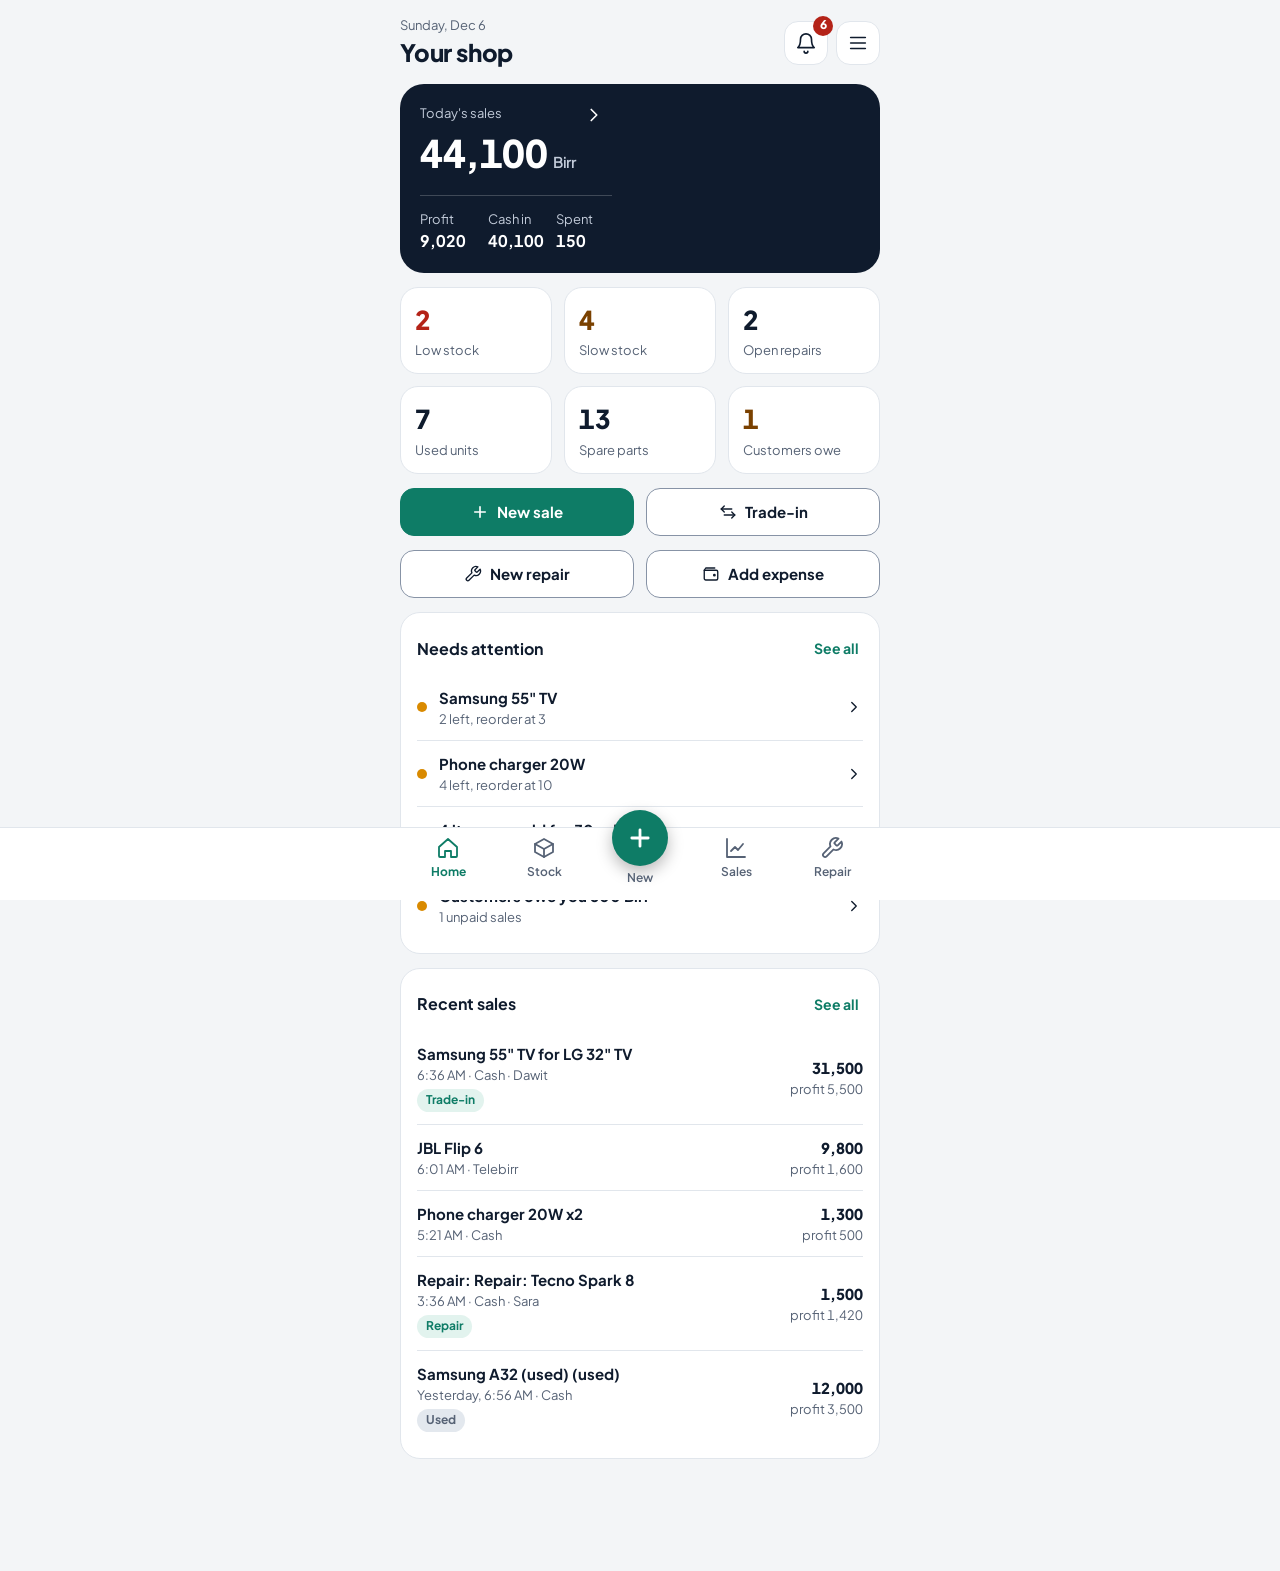
==== commit 06a63e7d: "Preview: hide the example-data banner Co-Authored-By: Claude Sonnet 5.5 <noreply@anthropic.com> Clau" ====
--- a/preview/index.html
+++ b/preview/index.html
@@ -1021,7 +1021,6 @@
   var backupDue=!db.demo&&hasData&&(!db.settings.backupAt||daysSince(db.settings.backupAt)>=14);
   return '<header class="top"><div><p class="sub" style="margin:0 0 2px">'+esc(today)+'</p><h1>'+esc(db.shop||T('Your shop'))+'</h1></div><div class="acts">'+
     iconBtn('page',I.bell,T('Notifications'),unseen?'<span class="badge">'+unseen+'</span>':'','notifications')+iconBtn('page',I.menu,T('Menu'),'','menu')+'</div></header>'+
-  (db.demo?'<div class="banner"><span>'+esc(T('You are looking at example data. Remove it before you start with your real stock.'))+'</span><button data-a="clearDemo">'+esc(T('Remove'))+'</button></div>':'')+
   (!storageOK?'<div class="banner"><span>'+esc(T('This browser is not saving data. Your changes will be lost when you close the page.'))+'</span></div>':'')+
   (backupDue?'<div class="banner"><span>'+esc(T('You have not backed up your data for a while.'))+'</span><button data-a="page" data-v="settings">'+esc(T('Back up'))+'</button></div>':'')+
   '<button class="hero" data-a="goSales" data-v="today"><div class="toprow"><div><div class="label">'+esc(T("Today's sales"))+'</div><div class="big num">'+fmt(tot.value)+'<span>'+esc(T('Birr'))+'</span></div></div>'+ic(I.chev,22)+'</div>'+
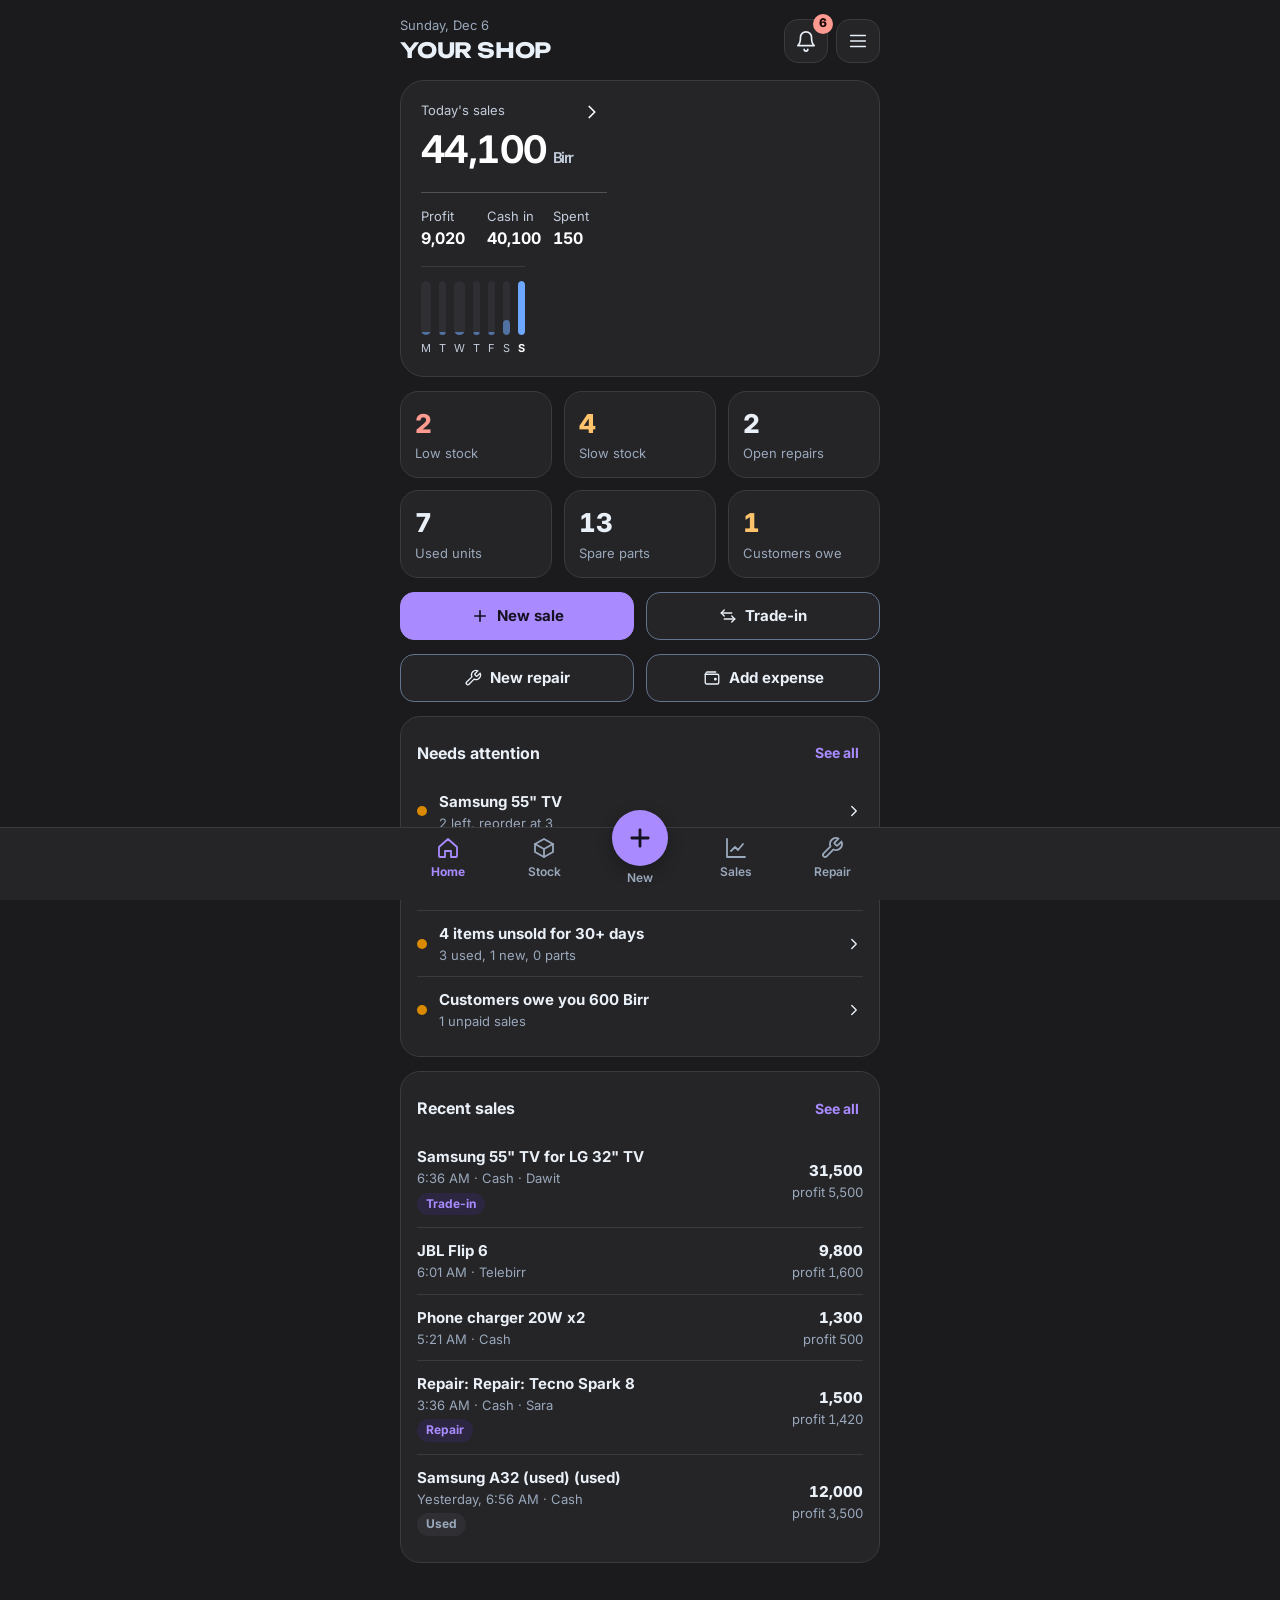
==== commit 38a8ad9c: "Shop app preview: charcoal MacroFactor-style theme, weekly bars, custom colors Co-Authored-By: Claud" ====
--- a/preview/index.html
+++ b/preview/index.html
@@ -4,18 +4,18 @@
 <meta charset="utf-8">
 <meta name="viewport" content="width=device-width,initial-scale=1,viewport-fit=cover">
 <title>Shop Stock (preview)</title>
-<meta name="theme-color" content="#F3F5F7">
+<meta name="theme-color" content="#1B1B1D">
 <meta name="mobile-web-app-capable" content="yes">
 <meta name="apple-mobile-web-app-capable" content="yes">
 <meta name="apple-mobile-web-app-title" content="Shop Stock (preview)">
 <link rel="manifest" href="manifest.webmanifest">
 <link rel="icon" href="icon-192.png">
 <link rel="apple-touch-icon" href="apple-touch-icon.png">
-<link rel="stylesheet" href="https://fonts.googleapis.com/css2?family=Plus+Jakarta+Sans:wght@400;500;600;700;800&family=Noto+Sans+Ethiopic:wght@400;600;700&display=swap">
+<link rel="stylesheet" href="https://fonts.googleapis.com/css2?family=Inter:wght@400;500;600;700;800&family=Unbounded:wght@600;700&family=Noto+Sans+Ethiopic:wght@400;600;700&display=swap">
 <style>
 /* Shop Stock styles. Colors come from CSS variables that the app sets from the chosen mode and palette. */
 :root{
-  --font:'Plus Jakarta Sans','Noto Sans Ethiopic',system-ui,-apple-system,'Segoe UI',Roboto,sans-serif;
+  --font:'Inter','Noto Sans Ethiopic',system-ui,-apple-system,'Segoe UI',Roboto,sans-serif;
   --bg:#F3F5F7; --surface:#FFFFFF; --ink:#0F1B2D; --muted:#566275; --line:#E1E6EC;
   --field-line:#8793A6; --accent:#0E7C66; --accent-ink:#FFFFFF; --accent-soft:#E2F3EE;
   --hero:#0F1B2D; --hero-ink:#FFFFFF; --hero-muted:#A9B6C6; --hero-line:#2B3A52;
@@ -196,6 +196,20 @@
 .progress i{display:block;height:8px;background:var(--accent)}
 @media (prefers-reduced-motion: no-preference){.panel{animation:rise .18s ease-out}@keyframes rise{from{transform:translateY(24px);opacity:.6}to{transform:none;opacity:1}}}
 
+/* v3: charcoal, wide headings, custom colors */
+body{background-color:var(--bg)}
+.top h1{font-family:'Unbounded','Inter',sans-serif;text-transform:uppercase;font-weight:700;font-size:21px;letter-spacing:-.01em}
+.card,.flush,.tile{border:1.5px solid var(--line);box-shadow:none}
+.hero{background:var(--surface)!important;border:1.5px solid var(--line);border-radius:24px;box-shadow:none}
+.hero .big{font-weight:700;letter-spacing:-.04em}
+.wk{display:flex;gap:8px;border-top:1px solid var(--line);padding-top:14px}
+.wc{flex:1;display:flex;flex-direction:column;align-items:center;gap:6px;font-size:11px;color:var(--hero-muted)}
+.wb{width:100%;height:54px;border-radius:8px;background:var(--seg);display:flex;align-items:flex-end;overflow:hidden}
+.wb i{display:block;width:100%;border-radius:8px;background:var(--bar);opacity:.55}.wc.on .wb i{opacity:1}.wc.on{color:var(--hero-ink);font-weight:700}
+.cpick{display:grid;grid-template-columns:repeat(2,1fr);gap:10px;margin:6px 0 10px}.cpick label{display:flex;flex-direction:column;gap:6px;font-size:12px;color:var(--muted)}
+.cpick input{width:100%;height:46px;border:1.5px solid var(--line);border-radius:12px;background:var(--surface);padding:3px}
+html[data-mode="dark"] .tab.add .plus,html[data-mode="dark"] .fab{background:#fff;color:#111}
+
 </style>
 </head>
 <body>
@@ -339,6 +353,7 @@
     'hero-ink':'#FFFFFF','hero-muted':'#C3CCDA','hero-line':'rgba(255,255,255,.2)'}
 };
 var PALETTES={
+  violet:{name:'Violet',light:{'accent':'#6D4FD8','accent-ink':'#FFFFFF','accent-soft':'#EFEAFC','hero':'#FFFFFF'},dark:{'accent':'#A98BFF','accent-ink':'#14101F','accent-soft':'#2C2640','hero':'#252528'}},
   teal:{name:'Teal',light:{'accent':'#0E7C66','accent-ink':'#FFFFFF','accent-soft':'#E2F3EE','hero':'#0F1B2D'},dark:{'accent':'#3CC5A3','accent-ink':'#04231B','accent-soft':'#12342C','hero':'#1B2A40'}},
   ocean:{name:'Ocean',light:{'accent':'#1D5FD1','accent-ink':'#FFFFFF','accent-soft':'#E4EDFC','hero':'#0E2347'},dark:{'accent':'#6AA5FF','accent-ink':'#061631','accent-soft':'#15294D','hero':'#16305C'}},
   sunset:{name:'Sunset',light:{'accent':'#B4470C','accent-ink':'#FFFFFF','accent-soft':'#FCEBDD','hero':'#3A1A0A'},dark:{'accent':'#FFA05A','accent-ink':'#2A1100','accent-soft':'#43260F','hero':'#47260F'}},
@@ -349,6 +364,9 @@
 function isDark(){var m=db.settings.mode;return m==='dark'||(m==='auto'&&!!window.matchMedia&&matchMedia('(prefers-color-scheme: dark)').matches);}
 function applyTheme(){
   var s=db.settings,dk=isDark(),root=document.documentElement,p=PALETTES[s.palette]||PALETTES.teal,vars=extend(extend({},dk?MODES.dark:MODES.light),p[dk?'dark':'light']);
+  if(dk){var B={charcoal:{bg:'#1B1B1D',surface:'#252528',line:'#3A3A3F',seg:'#2F2F33'},black:{bg:'#000000',surface:'#111113',line:'#2A2A2E',seg:'#1A1A1D'},navy:{bg:'#0B0E17',surface:'#141927',line:'#222A3F',seg:'#1B2236'}}[s.bgStyle||'charcoal'];vars.bg=B.bg;vars.surface=B.surface;vars.line=B.line;vars.seg=B.seg;vars.hero=B.surface;}
+  var ac=s.cAccent;if(/^#[0-9a-f]{6}$/i.test(ac||'')){var r=parseInt(ac.substr(1,2),16),g=parseInt(ac.substr(3,2),16),bl=parseInt(ac.substr(5,2),16);vars.accent=ac;vars['accent-ink']=(r*.299+g*.587+bl*.114)>150?'#111111':'#FFFFFF';vars['accent-soft']='rgba('+r+','+g+','+bl+',.18)';}
+  vars.bar=s.cBar||'#6EA8FE';
   for(var k in vars)root.style.setProperty('--'+k,vars[k]);
   root.setAttribute('data-mode',dk?'dark':'light');
   root.setAttribute('data-size',s.textSize==='large'?'large':'normal');
@@ -357,7 +375,7 @@
 }
 
 /* ---------- saved data ---------- */
-function defaultSettings(){return {lang:'en',mode:'auto',palette:'teal',textSize:'normal',slowDays:30,weekStart:1,backupAt:0};}
+function defaultSettings(){return {lang:'en',mode:'dark',palette:'violet',ui:3,bgStyle:'charcoal',cAccent:'',cBar:'#6EA8FE',textSize:'normal',slowDays:30,weekStart:1,backupAt:0};}
 function emptyDb(){return {v:2,shop:'',demo:false,settings:defaultSettings(),items:[],used:[],parts:[],sales:[],repairs:[],expenses:[],activity:[],alertsDismissed:{},alertsSeen:{}};}
 function guessDevCat(name,hasImei){
   var n=String(name||'').toLowerCase();
@@ -417,7 +435,7 @@
     if(s){
       var o=JSON.parse(s);
       if(o&&o.v!==2){try{localStorage.setItem(KEY+'.before-v2',s);}catch(e){}}
-      var m=migrate(o);if(m)return m;
+      var m=migrate(o);if(m){m.settings=Object.assign(defaultSettings(),m.settings||{});if(m.settings.ui!==3){m.settings.ui=3;m.settings.palette='violet';m.settings.mode='dark';m.settings.bgStyle='charcoal';}return m;}
     }
   }catch(e){storageOK=false;}
   return null;
@@ -1017,6 +1035,8 @@
   var alerts=visibleAlerts(),unseen=unseenAlerts().length;
   var recent=db.sales.filter(function(s){return !s.voided;}).sort(function(a,b){return b.ts-a.ts;}).slice(0,5);
   var today=dfmt(Date.now(),{weekday:'long',month:'short',day:'numeric'});
+  var wk=[],wmx=1,wi;for(wi=6;wi>=0;wi--){var d0=addDays(t0,-wi),d1=addDays(d0,1),val=totalsFor(salesBetween(d0,d1,false),d0,d1).value;wk.push({v:val,l:dfmt(d0,{weekday:'narrow'}),t:wi===0});if(val>wmx)wmx=val;}
+  var weekHtml='<div class="wk">'+wk.map(function(x){return '<div class="wc'+(x.t?' on':'')+'"><div class="wb"><i style="height:'+Math.max(4,Math.round(x.v/wmx*100))+'%"></i></div><span>'+esc(x.l)+'</span></div>';}).join('')+'</div>';
   var hasData=db.items.length+db.used.length+db.sales.length>0;
   var backupDue=!db.demo&&hasData&&(!db.settings.backupAt||daysSince(db.settings.backupAt)>=14);
   return '<header class="top"><div><p class="sub" style="margin:0 0 2px">'+esc(today)+'</p><h1>'+esc(db.shop||T('Your shop'))+'</h1></div><div class="acts">'+
@@ -1024,7 +1044,7 @@
   (!storageOK?'<div class="banner"><span>'+esc(T('This browser is not saving data. Your changes will be lost when you close the page.'))+'</span></div>':'')+
   (backupDue?'<div class="banner"><span>'+esc(T('You have not backed up your data for a while.'))+'</span><button data-a="page" data-v="settings">'+esc(T('Back up'))+'</button></div>':'')+
   '<button class="hero" data-a="goSales" data-v="today"><div class="toprow"><div><div class="label">'+esc(T("Today's sales"))+'</div><div class="big num">'+fmt(tot.value)+'<span>'+esc(T('Birr'))+'</span></div></div>'+ic(I.chev,22)+'</div>'+
-  '<div class="stats"><div><div class="label">'+esc(T('Profit'))+'</div><b class="num">'+fmt(tot.profit)+'</b></div><div><div class="label">'+esc(T('Cash in'))+'</div><b class="num">'+fmt(tot.cash)+'</b></div><div><div class="label">'+esc(T('Spent'))+'</div><b class="num">'+fmt(spent)+'</b></div></div></button>'+
+  '<div class="stats"><div><div class="label">'+esc(T('Profit'))+'</div><b class="num">'+fmt(tot.profit)+'</b></div><div><div class="label">'+esc(T('Cash in'))+'</div><b class="num">'+fmt(tot.cash)+'</b></div><div><div class="label">'+esc(T('Spent'))+'</div><b class="num">'+fmt(spent)+'</b></div></div>'+weekHtml+'</button>'+
   '<section class="tiles"><button class="tile" data-a="goLow"><b class="num" style="color:'+(low?'var(--bad)':'var(--ink)')+'">'+low+'</b><span>'+esc(T('Low stock'))+'</span></button>'+
   '<button class="tile" data-a="page" data-v="slow"><b class="num" style="color:'+(slow?'var(--warn)':'var(--ink)')+'">'+slow+'</b><span>'+esc(T('Slow stock'))+'</span></button>'+
   '<button class="tile" data-a="goRepair"><b class="num">'+openR+'</b><span>'+esc(T('Open repairs'))+'</span></button>'+
@@ -1362,6 +1382,7 @@
   '<section class="card form"><h3 style="margin:0">'+esc(T('Language'))+'</h3>'+segHtml([{v:'en',t:'English'},{v:'am',t:'አማርኛ'},{v:'om',t:'Afaan Oromoo'}],s.lang,'setLang')+'<small>'+esc(T('Translations are a first draft. Tell us which words to change.'))+'</small></section>'+
   '<section class="card form"><h3 style="margin:0">'+esc(T('Appearance'))+'</h3>'+
   '<div class="field">'+esc(T('Mode'))+'</div>'+segHtml([{v:'auto',t:T('Automatic')},{v:'light',t:T('Light')},{v:'dark',t:T('Dark')}],s.mode,'setMode')+
+  '<div class="field">'+esc(T('Background'))+'</div>'+'<div class="seg">'+['charcoal','black','navy'].map(function(k){return '<button type="button" data-a="setBg" data-v="'+k+'" aria-pressed="'+((s.bgStyle||'charcoal')===k)+'">'+k.charAt(0).toUpperCase()+k.slice(1)+'</button>';}).join('')+'</div>'+'<div class="field">'+esc(T('Your colors'))+'</div><div class="cpick"><label>'+esc(T('Main color'))+'<input type="color" data-col="cAccent" value="'+(s.cAccent||'#A98BFF')+'"></label><label>'+esc(T('Chart color'))+'<input type="color" data-col="cBar" value="'+s.cBar+'"></label></div><button class="btn wide" data-a="colReset">'+esc(T('Reset colors'))+'</button>'+
   '<div class="field">'+esc(T('Color theme'))+'</div><div class="swatches">'+swatches+'</div>'+
   '<div class="field">'+esc(T('Text size'))+'</div>'+segHtml([{v:'normal',t:T('Normal')},{v:'large',t:T('Large')}],s.textSize,'setSize')+'</section>'+
   '<section class="card form"><h3 style="margin:0">'+esc(T('Stock and reports'))+'</h3>'+
@@ -2216,6 +2237,8 @@
       ask({title:T('Confirm trade-in?'),msg:T('Are you sure you want to record this trade-in?'),html:tradeSummary(),ok:T('Yes, record it'),fn:doTrade});return false;
     /* settings */
     case 'setLang':db.settings.lang=v;save();applyTheme();break;
+    case 'setBg':db.settings.bgStyle=v;save();applyTheme();render();break;
+    case 'colReset':db.settings.cAccent='';db.settings.cBar='#6EA8FE';db.settings.bgStyle='charcoal';save();applyTheme();render();break;
     case 'setMode':db.settings.mode=v;save();applyTheme();break;
     case 'setPalette':db.settings.palette=v;save();applyTheme();break;
     case 'setSize':db.settings.textSize=v;save();applyTheme();break;
@@ -2285,6 +2308,9 @@
   toast(T('Repair delivered'));openSheet({t:'sale',id:sale.id,done:T('Repair recorded as a sale.')});return false;
 }
 
+addEventListener('input',function(e){var c=e.target&&e.target.getAttribute&&e.target.getAttribute('data-col');if(c){db.settings[c]=e.target.value;save();applyTheme();}});
+addEventListener('beforeinstallprompt',function(e){e.preventDefault();});
+
 /* Shop Stock start-up. */
 (function(){
   db=load();
